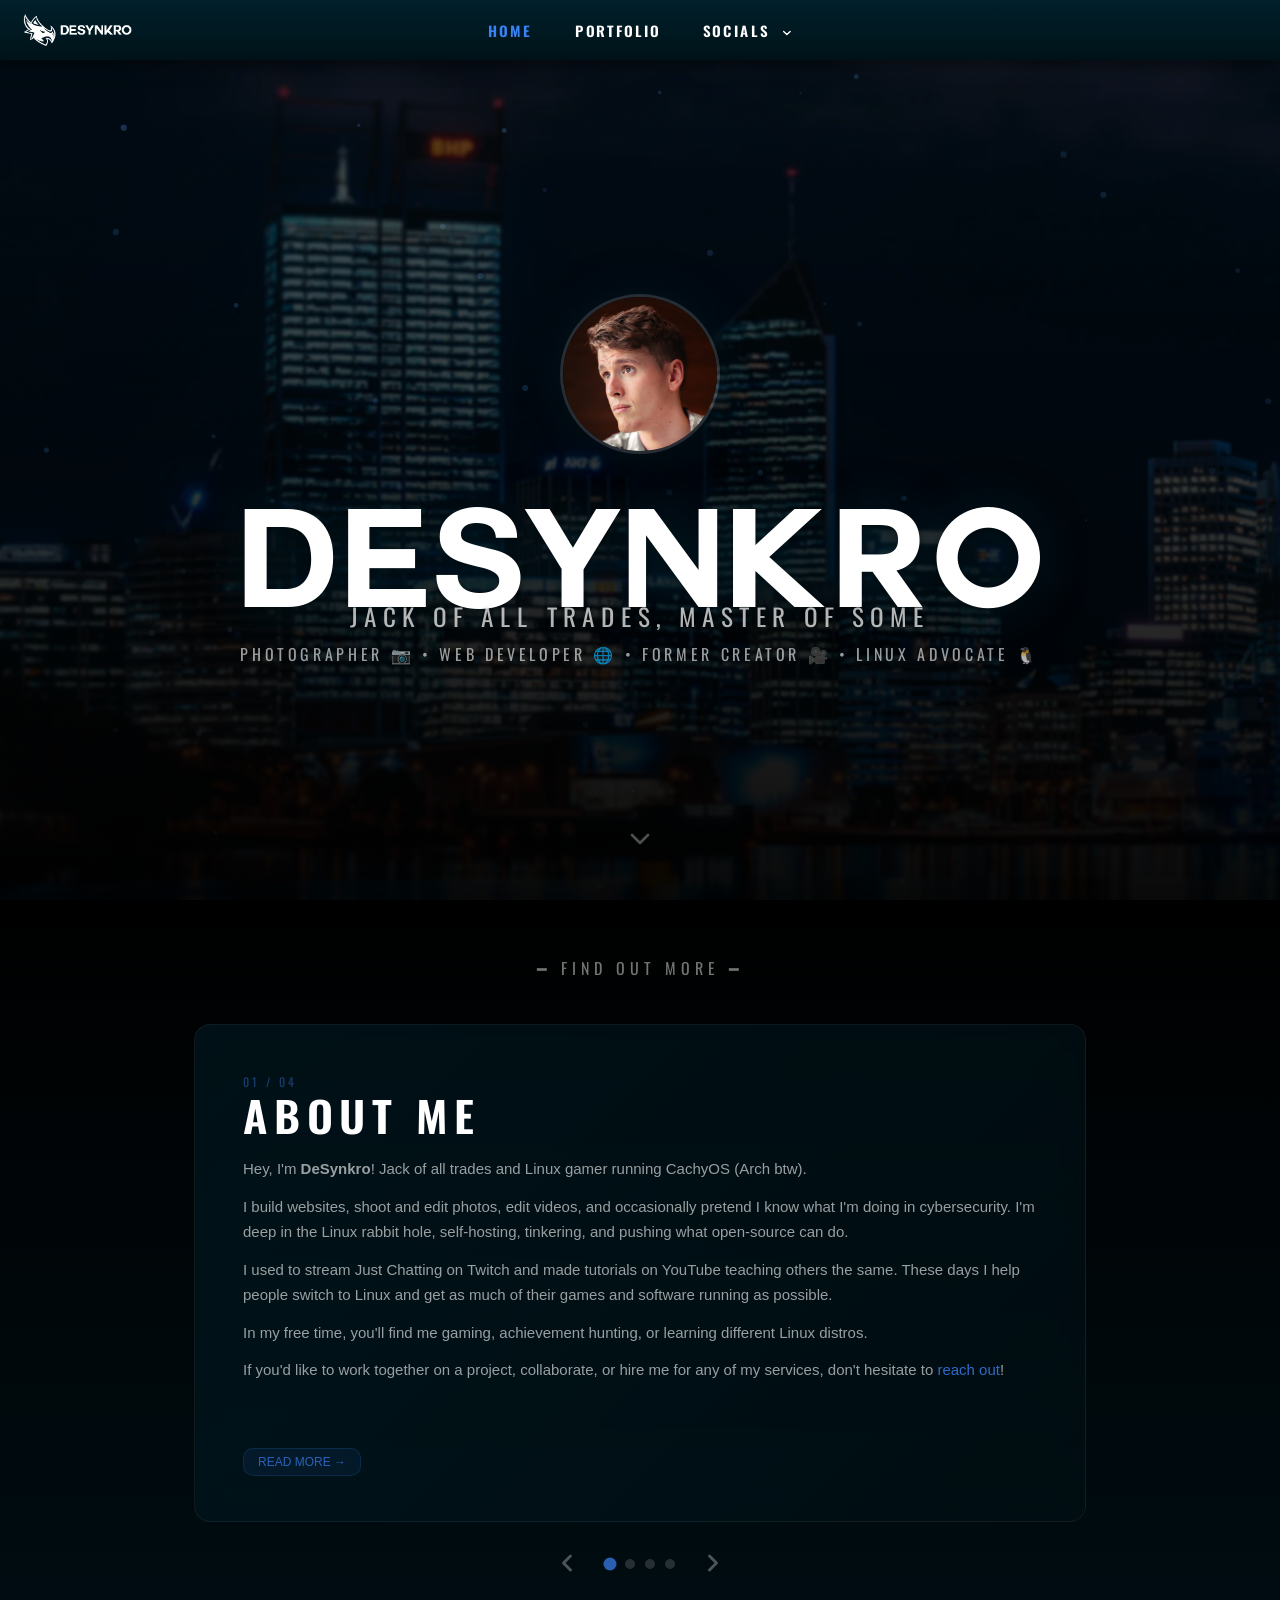
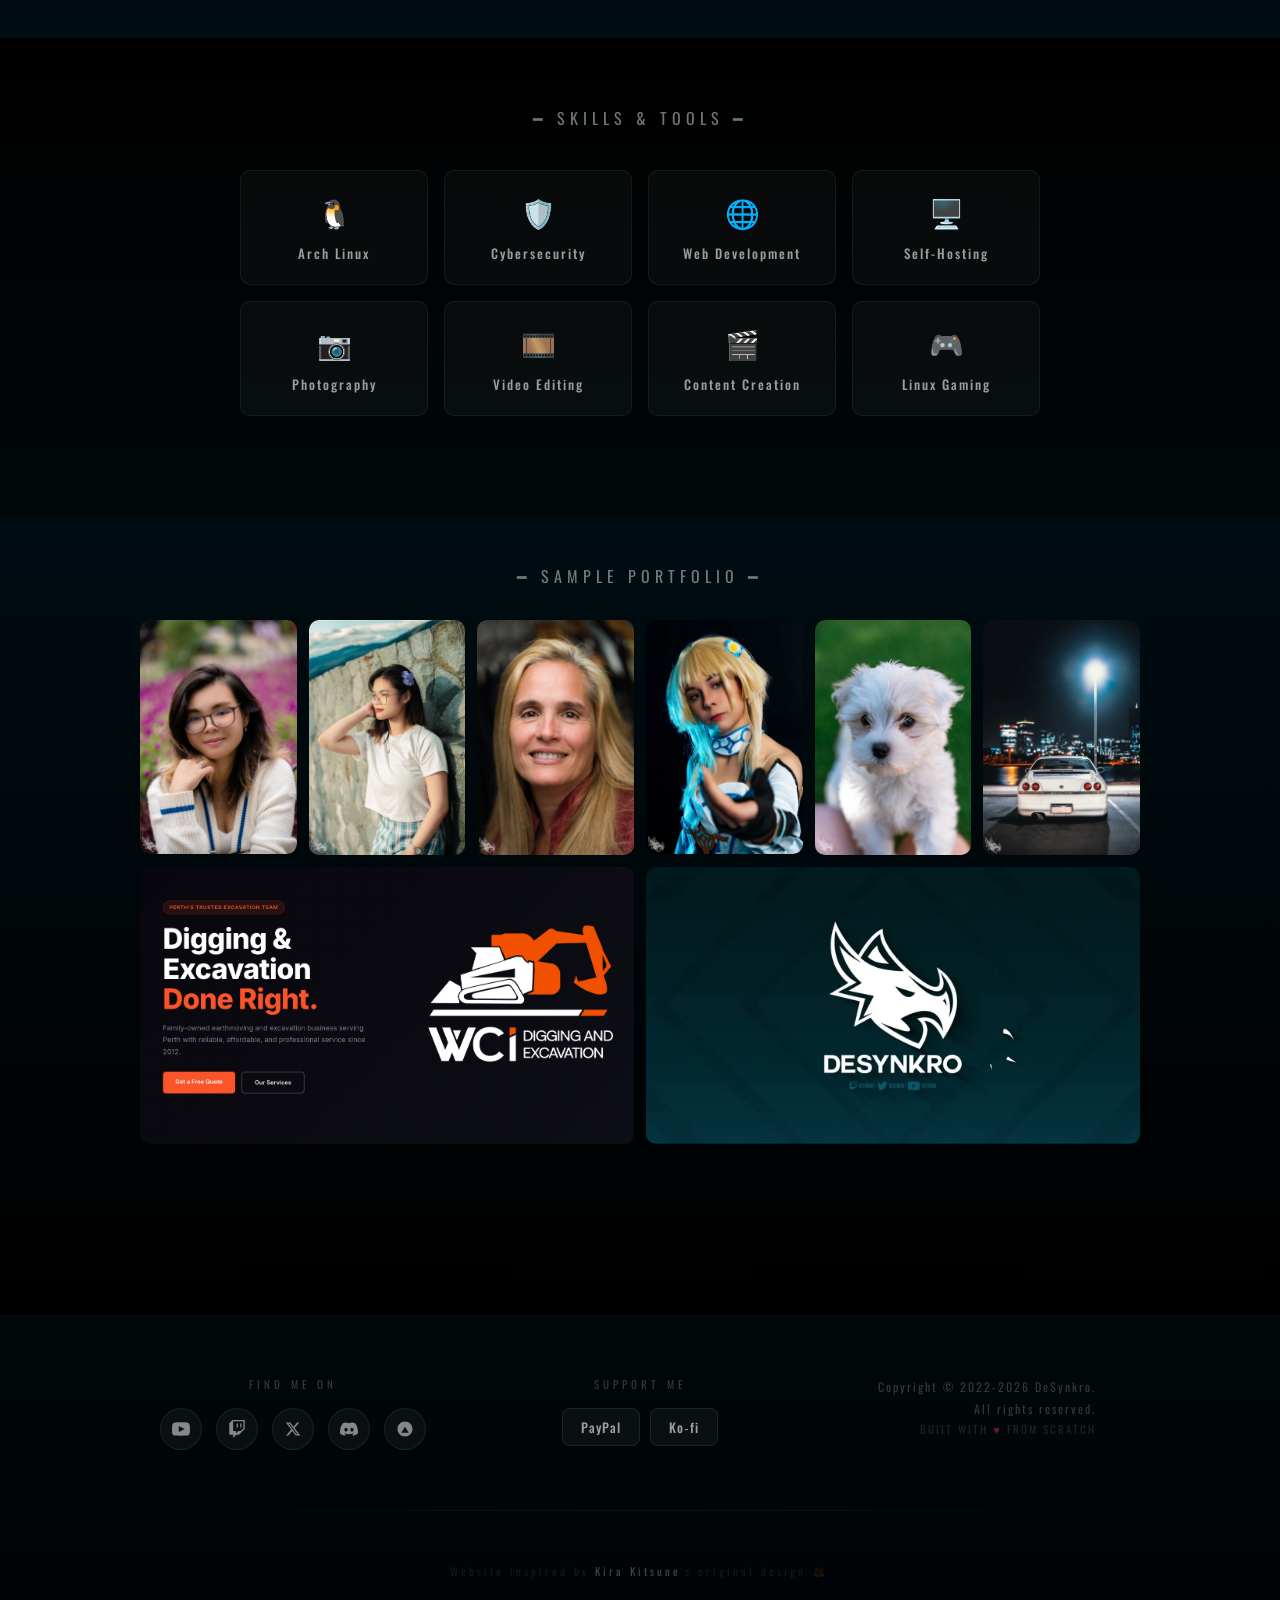
==== index.html @ 20bb134e "Updated Get To Know me Description" ====
<!DOCTYPE html>
<html lang="en">
<head>
  <meta charset="UTF-8">
  <meta name="viewport" content="width=device-width, initial-scale=1.0">
  <base href="/">
  <title>DeSynkro</title>
  <meta name="description" content="DeSynkro - Jack of all trades! Photographer, web developer, video editor, linux advocate and former content creator.">
  <meta property="og:title" content="DeSynkro - Photographer, Web Developer and Linux Advocate">
  <meta property="og:description" content="Jack of all trades, master of some. Linux gaming, photography, web development, and more.">
  <meta property="og:type" content="website">
  <meta property="og:url" content="https://desynkro.com">
  <meta property="og:image" content="https://desynkro.com/images/og-image.jpg">
  <meta name="twitter:card" content="summary_large_image">
  <meta name="twitter:title" content="DeSynkro - Photographer, Web Developer and Linux Advocate">
  <meta name="twitter:description" content="Jack of all trades, master of some. Linux gaming, photography, web development, and more.">
  <link rel="canonical" href="https://desynkro.com">
  <link rel="icon" type="image/x-icon" href="/favicon.ico">
  <link rel="icon" type="image/png" sizes="32x32" href="/images/logos/favicon-32.png">
  <link rel="icon" type="image/png" sizes="16x16" href="/images/logos/favicon-16.png">

  <script type="application/ld+json">
  {
    "@context": "https://schema.org",
    "@type": "Person",
    "name": "Iago Rosa",
    "alternateName": "DeSynkro",
    "url": "https://desynkro.com",
    "image": "https://desynkro.com/images/hero/pfp.webp",
    "jobTitle": ["Web Developer", "Photographer", "Video Editor", "Content Creator"],
    "description": "Photographer, web developer, and Linux advocate based in Australia.",
    "sameAs": [
      "https://codeberg.org/DeSynkro",
      "https://steamcommunity.com/id/desynkro",
      "https://www.youtube.com/@DeSynkro",
      "https://github.com/DeSynkro"
    ]
  }
  </script>

  <script type="application/ld+json">
  {
    "@context": "https://schema.org",
    "@type": "WebSite",
    "name": "DeSynkro",
    "url": "https://desynkro.com"
  }
  </script>

  <link rel="stylesheet" href="/css/styles.css?v=20260624">
</head>
<body>

  <!-- ═══════════════ HEADER / NAV ═══════════════ -->
  <header>
    <a href="/"><img src="/images/logos/header_logo.png" alt="desynkro" class="header-logo"></a>
    <nav class="nav">
      <a href="/" class="nav-active">HOME</a>
      <a href="/portfolio">PORTFOLIO</a>
      <div class="dropdown">
        <a href="javascript:void(0)">SOCIALS <svg class="nav-chevron" viewBox="0 0 24 24" width="12" height="12" fill="none" stroke="currentColor" stroke-width="2.5" stroke-linecap="round" stroke-linejoin="round"><polyline points="6 9 12 15 18 9"/></svg></a>
        <div class="dropdown-menu">
          <a href="https://www.youtube.com/DeSynkro" target="_blank" rel="noopener noreferrer">YOUTUBE</a>
          <a href="https://www.twitch.tv/DeSynkro" target="_blank" rel="noopener noreferrer">TWITCH</a>
          <a href="https://x.com/DeSynkro" target="_blank" rel="noopener noreferrer">TWITTER</a>
          <a href="https://discord.com/invite/qptZkCj" target="_blank" rel="noopener noreferrer">DISCORD</a>
          <a href="https://codeberg.org/desynkro" target="_blank" rel="noopener noreferrer">CODEBERG</a>
      </div>
    </div>
  </nav>
  <button class="hamburger" id="hamburger" aria-label="Menu" aria-controls="mobileNav" aria-expanded="false">
    <span></span>
    <span></span>
    <span></span>
  </button>
</header>

<div class="mobile-nav" id="mobileNav">
  <a href="/" class="mobile-link mobile-active">HOME</a>
  <a href="/portfolio" class="mobile-link">PORTFOLIO</a>
  <div class="mobile-socials">
    <span class="mobile-socials-label">SOCIALS</span>
    <div class="mobile-social-icons">
      <a href="https://www.youtube.com/DeSynkro" target="_blank" rel="noopener noreferrer" class="msi yt">
        <svg viewBox="0 0 24 24" width="20" height="20" fill="currentColor"><path d="M23.498 6.186a3.016 3.016 0 0 0-2.122-2.136C19.505 3.545 12 3.545 12 3.545s-7.505 0-9.377.505A3.017 3.017 0 0 0 .502 6.186C0 8.07 0 12 0 12s0 3.93.502 5.814a3.016 3.016 0 0 0 2.122 2.136c1.871.505 9.376.505 9.376.505s7.505 0 9.377-.505a3.015 3.015 0 0 0 2.122-2.136C24 15.93 24 12 24 12s0-3.93-.502-5.814zM9.545 15.568V8.432L15.818 12l-6.273 3.568z"/></svg>
      </a>
      <a href="https://www.twitch.tv/DeSynkro" target="_blank" rel="noopener noreferrer" class="msi tw">
        <svg viewBox="0 0 24 24" width="20" height="20" fill="currentColor"><path d="M2.089 0L.525 4.175v16.694h5.736V24h3.132l3.127-3.132h4.695l6.26-6.258V0H2.089zm18.763 13.553l-3.652 3.651H12l-3.127 3.132v-3.132H4.473V2.089h16.379v11.464zM14.39 6.188v5.736H12V6.188h2.39zm-5.212 0v5.736H6.789V6.188h2.389z"/></svg>
      </a>
      <a href="https://x.com/DeSynkro" target="_blank" rel="noopener noreferrer" class="msi xx">
        <svg viewBox="0 0 24 24" width="18" height="18" fill="currentColor"><path d="M18.244 2.25h3.308l-7.227 8.26 8.502 11.24H16.17l-5.214-6.817L4.99 21.75H1.68l7.73-8.835L1.254 2.25H8.08l4.713 6.231zm-1.161 17.52h1.833L7.084 4.126H5.117z"/></svg>
      </a>
      <a href="https://discord.com/invite/qptZkCj" target="_blank" rel="noopener noreferrer" class="msi dc">
        <svg viewBox="0 0 24 24" width="20" height="20" fill="currentColor"><path d="M20.317 4.3698a19.7913 19.7913 0 0 0-4.8851-1.5152.0741.0741 0 0 0-.0785.0371c-.211.3753-.4447.8648-.6083 1.2495-1.8447-.2762-3.68-.2762-5.4868 0-.1636-.3933-.4058-.8742-.6177-1.2495a.077.077 0 0 0-.0785-.037 19.7363 19.7363 0 0 0-4.8852 1.515.0699.0699 0 0 0-.0321.0277C.5334 9.0458-.319 13.5799.0992 18.0578a.0824.0824 0 0 0 .0312.0561c2.0528 1.5076 4.0413 2.4228 5.9929 3.0294a.0777.0777 0 0 0 .0842-.0276c.4616-.6304.8731-1.2952 1.226-1.9942a.076.076 0 0 0-.0416-.1057c-.6528-.2476-1.2743-.5495-1.8722-.8923a.077.077 0 0 1-.0076-.1277c.1258-.0943.2517-.1923.3718-.2914a.0743.0743 0 0 1 .0776-.0105c3.9278 1.7933 8.18 1.7933 12.0614 0a.0739.0739 0 0 1 .0785.0095c.1202.099.246.1981.3728.2924a.077.077 0 0 1-.0066.1276 12.2986 12.2986 0 0 1-1.873.8914.0766.0766 0 0 0-.0407.1067c.3604.698.7719 1.3628 1.225 1.9932a.076.076 0 0 0 .0842.0286c1.961-.6067 3.9495-1.5219 6.0023-3.0294a.077.077 0 0 0 .0313-.0552c.5004-5.177-.8382-9.6739-3.5485-13.6604a.061.061 0 0 0-.0312-.0286zM8.02 15.3312c-1.1825 0-2.1569-1.0857-2.1569-2.419 0-1.3332.9555-2.4189 2.157-2.4189 1.2108 0 2.1757 1.0952 2.1568 2.419 0 1.3332-.9555 2.4189-2.1569 2.4189zm7.9748 0c-1.1825 0-2.1569-1.0857-2.1569-2.419 0-1.3332.9554-2.4189 2.1569-2.4189 1.2108 0 2.1757 1.0952 2.1568 2.419 0 1.3332-.946 2.4189-2.1568 2.4189z"/></svg>
      </a>
      <a href="https://codeberg.org/desynkro" target="_blank" rel="noopener noreferrer" class="msi cb">
        <svg viewBox="0 0 24 24" width="20" height="20" fill="currentColor"><path fill-rule="evenodd" d="M12 2C6.48 2 2 6.48 2 12s4.48 10 10 10 10-4.48 10-10S17.52 2 12 2zM7 17l5-8 5 8z"/></svg>
      </a>
    </div>
  </div>
</div>

  <!-- ═══════════════ HERO SECTION ═══════════════ -->
  <main>
  <section class="hero">
    <canvas class="hero-canvas" id="heroCanvas"></canvas>
    <div class="hero-bg"></div>
    <div class="hero-overlay"></div>
    <div class="hero-content">
      <picture>
        <source srcset="/images/hero/pfp.webp" type="image/webp">
        <img src="/images/hero/pfp.jpg" alt="DeSynkro profile picture" class="hero-pfp">
      </picture>
      <h1 class="hero-title">DESYNKRO</h1>
      <div class="hero-sub">JACK OF ALL TRADES, MASTER OF SOME</div>
      <div class="hero-tagline">
        <span class="tag-segment">PHOTOGRAPHER <span class="emoji">📷</span></span>
        <span class="tag-sep"> • </span>
        <span class="tag-segment">WEB DEVELOPER <span class="emoji">🌐</span></span>
        <span class="tag-sep"> • </span>
        <span class="tag-segment">FORMER CREATOR <span class="emoji">🎥</span></span>
        <span class="tag-sep"> • </span>
        <span class="tag-segment">LINUX ADVOCATE <span class="emoji">🐧</span></span>
      </div>
      </div>
    <div class="hero-chevron" id="heroChevron">
      <svg viewBox="0 0 24 24" width="32" height="32" fill="none" stroke="currentColor" stroke-width="2" stroke-linecap="round" stroke-linejoin="round"><polyline points="6 9 12 15 18 9"/></svg>
    </div>
  </section>

  <!-- ═══════════════ FIND OUT MORE CAROUSEL ═══════════════ -->
  <section class="carousel-section">
    <div class="section-label">━ FIND OUT MORE ━</div>
    <div class="carousel-wrapper" id="carousel">
      <div class="carousel-card">
        <div class="card-number">01 / 04</div>
        <div class="card-title">
          <div class="about-title-wrap">
            <span class="about-title-swap" id="titlePrimary">ABOUT ME</span>
            <span class="about-title-swap about-title-alt" id="titleSecondary">GET TO KNOW ME</span>
          </div>
        </div>
        <div class="card-body">
          <div class="about-text-wrap">
            <div class="about-text-inner" id="aboutPrimary">
              <p>Hey, I'm <strong>DeSynkro</strong>! Jack of all trades and Linux gamer running CachyOS (Arch btw).</p>
              <p>I build websites, shoot and edit photos, edit videos, and occasionally pretend I know what I'm doing in cybersecurity. I'm deep in the Linux rabbit hole, self-hosting, tinkering, and pushing what open-source can do.</p>
              <p>I used to stream Just Chatting on Twitch and made tutorials on YouTube teaching others the same. These days I help people switch to Linux and get as much of their games and software running as possible.</p>
              <p>In my free time, you'll find me gaming, achievement hunting, or learning different Linux distros.</p>
              <p>If you'd like to work together on a project, collaborate, or hire me for any of my services, don't hesitate to <a href="#" class="about-reach-out">reach out</a>!</p>
            </div>
            <div class="about-text-inner about-text-alt" id="aboutSecondary">
              <p>Hey there, I'm Iago Rosa!</p>
              <p>I was born and raised in Brazil and moved to Perth, Australia with my family in 2006 and have proudly called this country my home ever since.</p>
              <p>I've always been a massive tech and gaming nerd. My all-time favourite game is <em>The Elder Scrolls V: Skyrim</em> (AKA "Mod it until it crashes"). I love modding games and achievement hunting. I used to play a lot of First Person Shooters and Counter Strike competitively, but these days I'm more into fun single-player and co-op games I can enjoy with friends. Feel free to add me on <a href="https://steamcommunity.com/id/desynkro" target="_blank" rel="noopener noreferrer">STEAM</a> if you want to game together!</p>
              <p>In 2020 I gave streaming and content creation a try and managed to turn it into a career. After a year of consistent grinding I became a Twitch Partner. During that time I met the love of my life, and after Covid I flew out to the Philippines to be with her. We're happily married now.</p>
              <p>I'm also really into photography, especially portraits, I love taking photos of people, and automotive shots. My favorite cars are the Nissan Skyline R34 and the Mazda RX-7.</p>
              <p>At home I've got my little puppy Luna (Maltese Shih Tzu) No matter how old she gets, she'll always be a puppy to me, you'll definitely spot her in the portfolio!</p>
              <p>I'm a strong privacy advocate, I believe mandatory ID verification online creates more problems than it solves, especially with how common data breaches and leaks are. That passion led me down the rabbit hole of cybersecurity, self-hosting, open source software, and Linux.</p>
              <p>In late 2023, Microslop's awful business practices finally pushed me over the edge. I started with Linux Mint, fell in love with the whole ecosystem, and by 2025 I had fully migrated to CachyOS (arch btw). All my systems are now running Linux.</p>
              <p>These days I work as a tradie. With the rise of AI making me fear about the long-term future of my tech and photography work, I wanted something more "AI-resistant", plus the constant movement keeps me fit, which I love. I'm big into gym sessions and nutrition too.</p>
              <p>I'm just a chill guy who enjoys life, good games, and learning new things. Thanks for stopping by, I hope you enjoy your stay!</p>
            </div>
          </div>
          <button class="about-toggle" id="aboutToggle">READ MORE →</button>
        </div>
      </div>
      <div class="carousel-card">
        <div class="card-number">02 / 04</div>
        <div class="card-title">SERVICES</div>
        <div class="card-body">
          <p><strong>📸 Photography & Videography</strong> — from portraits and pets to automotive and events, capturing and editing content using professional-grade tools for polished, high-quality results.</p>
          <p><strong>🎞️ Video Editing</strong> — post-production across DaVinci Resolve, Adobe Premiere, After Effects, and KDENLive. Experienced in colour grading, transitions, and crafting a polished final cut.</p>
          <p><strong>🌐 Web Development & Design</strong> — building clean, responsive websites for businesses and portfolios. Custom-coded with a focus on performance, simplicity, and modern design.</p>
          <p><strong>🎥 Content Creation</strong> — formerly streaming Just Chatting with live on-stream effects, often compared to a produced YouTube video. Later expanded into tutorials, product reviews, and gym content.</p>
          <p><strong>🐧 Linux Tutoring</strong> — helping people switch to Linux and get the most out of it. From setting up dual boots to full migrations, providing ongoing support for compatibility and parity with existing workflows.</p>
        </div>
      </div>
      <div class="carousel-card">
        <div class="card-number">03 / 04</div>
        <div class="card-title">CONTACT</div>
        <div class="card-body">
          <p>Thanks for reaching out! Get in touch below and I'll get back to you as soon as possible.</p>

          <p class="contact-row"><strong>Email:</strong><br>
            ✉️ <a href="mailto:business@desynkro.com">business@desynkro.com</a> — <span class="contact-note">Please allow up to 48 hours for a response.</span>
          </p>

          <p class="contact-row"><strong>Socials:</strong><br>
            💬 <a href="https://discord.com/invite/qptZkCj" target="_blank" rel="noopener noreferrer">Discord</a> — join the community<br>
            ▶ <a href="https://www.youtube.com/DeSynkro" target="_blank" rel="noopener noreferrer">YouTube</a> — tutorials, vlogs, and tech content<br>
            📺 <a href="https://www.twitch.tv/DeSynkro" target="_blank" rel="noopener noreferrer">Twitch</a> — formerly streaming Just Chatting (retired)<br>
            🐦 <a href="https://x.com/Desynkro" target="_blank" rel="noopener noreferrer">Twitter / X</a> — profile still up but I don't post anymore
          </p>
          <p class="contact-row"><strong>Support me:</strong><br>
            ☕ <a href="https://ko-fi.com/desynkro" target="_blank" rel="noopener noreferrer">Ko-fi</a> — support the work<br>
            💳           <a href="https://paypal.me/iagorosa97" target="_blank" rel="noopener noreferrer">PayPal</a> — direct support
          </p>
        </div>
      </div>
      <div class="carousel-card">
        <div class="card-number">04 / 04</div>
        <div class="card-title">REVIEWS</div>
        <div class="card-body card-body--compact">
          <div class="review">
            <div class="review-stars">★★★★★</div>
            <p class="review-text">"Excellent work, Always willing to go out of the way to improve his skills and always puts in the time and effort to get things done right."</p>
            <div class="review-author">— Joshua Walter</div>
            <div class="review-source">Google Local Guide</div>
          </div>
          <div class="review">
            <div class="review-stars">★★★★★</div>
            <p class="review-text">"Absolute top bloke and so easy to get along with and communicate with to get the perfect shot!! Such high-quality work and such friendly service, absolutely reccomend him to anyone who needs to get some photos done!"</p>
            <div class="review-author">— Harry Matthews</div>
          </div>
          <div class="review">
            <div class="review-stars">★★★★★</div>
            <p class="review-text">"This guy can read your thoughts when you are trying to tell him your production ideas."</p>
            <div class="review-author">— Walter Lucio Rosa</div>
            <div class="review-source">Google Local Guide</div>
          </div>
        </div>
      </div>
    </div>
    <div class="carousel-nav">
      <button class="carousel-arrow" id="prevBtn"><svg viewBox="0 0 24 24" fill="none" stroke="currentColor" stroke-width="2.5" stroke-linecap="round" stroke-linejoin="round"><polyline points="15 18 9 12 15 6"/></svg></button>
      <div class="carousel-dots" id="dots">
        <button class="active" aria-label="Slide 1"></button>
        <button aria-label="Slide 2"></button>
        <button aria-label="Slide 3"></button>
        <button aria-label="Slide 4"></button>
      </div>
      <button class="carousel-arrow" id="nextBtn"><svg viewBox="0 0 24 24" fill="none" stroke="currentColor" stroke-width="2.5" stroke-linecap="round" stroke-linejoin="round"><polyline points="9 6 15 12 9 18"/></svg></button>
    </div>
  </section>

  <!-- ═══════════════ SKILLS & TOOLS ═══════════════ -->
  <section class="skills-section">
    <div class="section-label fade-in">━ SKILLS & TOOLS ━</div>
    <div class="skills-grid">
      <div class="skill-item fade-in" data-skill="Arch Linux"><span class="skill-icon">🐧</span><span class="skill-name">Arch Linux</span></div>
      <div class="skill-item fade-in" data-skill="Cybersecurity"><span class="skill-icon">🛡️</span><span class="skill-name">Cybersecurity</span></div>
      <div class="skill-item fade-in" data-skill="Web Development"><span class="skill-icon">🌐</span><span class="skill-name">Web Development</span></div>
      <div class="skill-item fade-in" data-skill="Self-Hosting"><span class="skill-icon">🖥️</span><span class="skill-name">Self-Hosting</span></div>
      <div class="skill-item fade-in" data-skill="Photography"><span class="skill-icon">📷</span><span class="skill-name">Photography</span></div>
      <div class="skill-item fade-in" data-skill="Video Editing"><span class="skill-icon">🎞️</span><span class="skill-name">Video Editing</span></div>
      <div class="skill-item fade-in" data-skill="Content Creation"><span class="skill-icon">🎬</span><span class="skill-name">Content Creation</span></div>
      <div class="skill-item fade-in" data-skill="Linux Gaming"><span class="skill-icon">🎮</span><span class="skill-name">Linux Gaming</span></div>
    </div>
  </section>

  <!-- ═══════════════ PORTFOLIO GALLERY ═══════════════ -->
  <section class="portfolio-section">
    <div class="section-label fade-in">━ SAMPLE PORTFOLIO ━</div>
    <div class="portfolio-wrapper" id="portfolioCarousel">
      <div class="portfolio-item fade-in" data-src="/images/frontpage/frontpage_01.webp">
        <picture>
          <source srcset="/images/frontpage/frontpage_01.webp" type="image/webp">
          <img src="/images/frontpage/frontpage_01.jpg" alt="Photography 01" loading="lazy">
        </picture>
        <div class="overlay"><span>01</span></div>
      </div>
      <div class="portfolio-item fade-in" data-src="/images/frontpage/frontpage_02.webp">
        <picture>
          <source srcset="/images/frontpage/frontpage_02.webp" type="image/webp">
          <img src="/images/frontpage/frontpage_02.jpg" alt="Photography 02" loading="lazy">
        </picture>
        <div class="overlay"><span>02</span></div>
      </div>
      <div class="portfolio-item fade-in" data-src="/images/frontpage/frontpage_03.webp">
        <picture>
          <source srcset="/images/frontpage/frontpage_03.webp" type="image/webp">
          <img src="/images/frontpage/frontpage_03.jpg" alt="Photography 03" loading="lazy">
        </picture>
        <div class="overlay"><span>03</span></div>
      </div>
      <div class="portfolio-item fade-in" data-src="/images/frontpage/frontpage_04.webp">
        <picture>
          <source srcset="/images/frontpage/frontpage_04.webp" type="image/webp">
          <img src="/images/frontpage/frontpage_04.jpg" alt="Photography 04" loading="lazy">
        </picture>
        <div class="overlay"><span>04</span></div>
      </div>
      <div class="portfolio-item fade-in" data-src="/images/frontpage/frontpage_05.webp">
        <picture>
          <source srcset="/images/frontpage/frontpage_05.webp" type="image/webp">
          <img src="/images/frontpage/frontpage_05.jpg" alt="Photography 05" loading="lazy">
        </picture>
        <div class="overlay"><span>05</span></div>
      </div>
      <div class="portfolio-item fade-in" data-src="/images/frontpage/frontpage_06.webp">
        <picture>
          <source srcset="/images/frontpage/frontpage_06.webp" type="image/webp">
          <img src="/images/frontpage/frontpage_06.jpg" alt="Photography 06" loading="lazy">
        </picture>
        <div class="overlay"><span>06</span></div>
      </div>
      <div class="portfolio-item fade-in portfolio-item--wide" data-type="website" data-src="/portfolio/websites/wci-dig.mp4" data-thumb="/portfolio/websites/designs/wci-dig-thumb.png" data-link="https://wci-dig.com">
        <img src="/portfolio/websites/designs/wci-dig-thumb.png" alt="WCI-DIG Website" loading="lazy">
        <div class="overlay"><span>WEBSITE</span></div>
      </div>
      <div class="portfolio-item fade-in portfolio-item--wide" data-type="animation" data-src="/portfolio/animations/001.mp4" data-thumb="/portfolio/animations/posters/001.jpg">
        <img src="/portfolio/animations/posters/001.jpg" alt="Animation 01" loading="lazy">
        <div class="overlay"><span>ANIMATION</span></div>
      </div>
    </div>
    <div class="carousel-nav">
      <button class="carousel-arrow" id="portPrevBtn"><svg viewBox="0 0 24 24" fill="none" stroke="currentColor" stroke-width="2.5" stroke-linecap="round" stroke-linejoin="round"><polyline points="15 18 9 12 15 6"/></svg></button>
      <div class="carousel-dots" id="portDots">
        <button class="active"></button>
        <button></button>
      </div>
      <button class="carousel-arrow" id="portNextBtn"><svg viewBox="0 0 24 24" fill="none" stroke="currentColor" stroke-width="2.5" stroke-linecap="round" stroke-linejoin="round"><polyline points="9 6 15 12 9 18"/></svg></button>
    </div>
    <div class="portfolio-note fade-in">I ALSO BUILT THIS WEBSITE</div>
    <div class="portfolio-cta fade-in">
      <a href="/portfolio" class="cta-btn">
        <span>SEE MORE OF MY WORK</span>
        <svg viewBox="0 0 24 24" width="18" height="18" fill="none" stroke="currentColor" stroke-width="2.5" stroke-linecap="round" stroke-linejoin="round"><line x1="5" y1="12" x2="19" y2="12"/><polyline points="12 5 19 12 12 19"/></svg>
      </a>
    </div>
  </section>

  </main>

  <!-- ═══════════════ FOOTER ═══════════════ -->
  <footer>
    <div class="footer-inner">
      <div class="footer-col">
        <span class="footer-label">FIND ME ON</span>
        <div class="footer-socials-row">
          <a href="https://www.youtube.com/DeSynkro" target="_blank" rel="noopener noreferrer" class="social-icon yt" title="YouTube">
            <svg viewBox="0 0 24 24" width="18" height="18" fill="currentColor"><path d="M19.615 3.184c-3.604-.246-11.631-.245-15.23 0C.488 3.45.029 5.804 0 12c.029 6.185.484 8.549 4.385 8.816 3.6.245 11.626.246 15.23 0C23.512 20.55 23.971 18.196 24 12c-.029-6.185-.484-8.549-4.385-8.816zM9 16V8l8 4-8 4z"/></svg>
          </a>
          <a href="https://www.twitch.tv/DeSynkro" target="_blank" rel="noopener noreferrer" class="social-icon tw" title="Twitch">
            <svg viewBox="0 0 24 24" width="18" height="18" fill="currentColor"><path d="M11.571 4.714h1.715v5.143H11.57zm4.715 0H18v5.143h-1.714zM6 0L1.714 4.286v15.428h5.143V24l4.286-4.286h3.428L22.286 12V0zm14.571 11.143l-3.428 3.428h-3.428l-3 3v-3H6.857V1.714h13.714Z"/></svg>
          </a>
          <a href="https://x.com/DeSynkro" target="_blank" rel="noopener noreferrer" class="social-icon xx" title="Twitter / X">
            <svg viewBox="0 0 24 24" width="16" height="16" fill="currentColor"><path d="M18.244 2.25h3.308l-7.227 8.26 8.502 11.24H16.17l-5.214-6.817L4.99 21.75H1.68l7.73-8.835L1.254 2.25H8.08l4.713 6.231zm-1.161 17.52h1.833L7.084 4.126H5.117z"/></svg>
          </a>
          <a href="https://discord.com/invite/qptZkCj" target="_blank" rel="noopener noreferrer" class="social-icon dc" title="Discord">
            <svg viewBox="0 0 24 24" width="18" height="18" fill="currentColor"><path d="M20.317 4.3698a19.7913 19.7913 0 00-4.8851-1.5152.0741.0741 0 00-.0785.0371c-.211.3753-.4447.8648-.6083 1.2495-1.8447-.2762-3.68-.2762-5.4868 0-.1636-.3933-.4058-.8742-.6177-1.2495a.077.077 0 00-.0785-.037 19.7363 19.7363 0 00-4.8852 1.515.0699.0699 0 00-.0321.0277C.5334 9.0458-.319 13.5799.0992 18.0578a.0824.0824 0 00.0312.0561c2.0528 1.5076 4.0413 2.4228 5.9929 3.0294a.0777.0777 0 00.0842-.0276c.4616-.6304.8731-1.2952 1.226-1.9942a.076.076 0 00-.0416-.1057c-.6528-.2476-1.2743-.5495-1.8722-.8923a.077.077 0 01-.0076-.1277c.1258-.0943.2517-.1923.3718-.2914a.0743.0743 0 01.0776-.0105c3.9278 1.7933 8.18 1.7933 12.0614 0a.0739.0739 0 01.0785.0095c.1202.099.246.1981.3728.2924a.077.077 0 01-.0066.1276 12.2986 12.2986 0 01-1.873.8914.0766.0766 0 00-.0407.1067c.3604.698.7719 1.3628 1.225 1.9932a.076.076 0 00.0842.0286c1.961-.6067 3.9495-1.5219 6.0023-3.0294a.077.077 0 00.0313-.0552c.5004-5.177-.8382-9.6739-3.5485-13.6604a.061.061 0 00-.0312-.0286zM8.02 15.3312c-1.1825 0-2.1569-1.0857-2.1569-2.419 0-1.3332.9555-2.4189 2.157-2.4189 1.2108 0 2.1757 1.0952 2.1568 2.419 0 1.3332-.9555 2.4189-2.1569 2.4189zm7.9748 0c-1.1825 0-2.1569-1.0857-2.1569-2.419 0-1.3332.9554-2.4189 2.1569-2.4189 1.2108 0 2.1757 1.0952 2.1568 2.419 0 1.3332-.946 2.4189-2.1568 2.4189z"/></svg>
          </a>
          <a href="https://codeberg.org/desynkro" target="_blank" rel="noopener noreferrer" class="social-icon cb" title="Codeberg">
            <svg viewBox="0 0 24 24" width="18" height="18" fill="currentColor"><path fill-rule="evenodd" d="M12 2C6.48 2 2 6.48 2 12s4.48 10 10 10 10-4.48 10-10S17.52 2 12 2zM7 17l5-8 5 8z"/></svg>
          </a>
        </div>
      </div>
      <div class="footer-col">
        <span class="footer-label">SUPPORT ME</span>
        <div class="support-btns">
          <a href="https://paypal.me/iagorosa97" target="_blank" rel="noopener noreferrer" class="support-btn" title="PayPal">PayPal</a>
          <a href="https://ko-fi.com/desynkro" target="_blank" rel="noopener noreferrer" class="support-btn" title="Ko-fi">Ko‑fi</a>
        </div>
      </div>
      <div class="footer-col">
        <div class="footer-copy">
          Copyright © 2022-<span id="year"></span> DeSynkro.<br>All rights reserved.<br>
          <span class="footer-made">BUILT WITH <span class="heart">♥</span> FROM SCRATCH</span>
        </div>
      </div>
      <div class="footer-divider"></div>
      <div class="footer-bottom">Website inspired by <br class="footer-break"><a href="https://kirakitsune.dev/" target="_blank" rel="noopener noreferrer" class="footer-link">Kira Kitsune</a>'s original design 🦊</div>
    </div>
  </footer>

  <!-- ═══════════════ LIGHTBOX ═══════════════ -->
  <div class="lightbox" id="lightbox">
    <button class="lightbox-close" aria-label="Close">✕</button>
    <div class="lightbox-counter" id="lbCounter"></div>
    <div class="lightbox-body">
      <button class="lightbox-arrow lightbox-prev" id="lbPrev">‹</button>
      <div class="lightbox-view">
        <img class="lightbox-img" id="lbImg" alt="Expanded view">
        <video class="lb-vid" id="lbVid" controls playsinline style="display:none"></video>
        <a class="lb-site-btn" id="lbSiteBtn" href="javascript:void(0)" target="_blank" rel="noopener noreferrer" style="display:none">VISIT WEBSITE →</a>
      </div>
      <button class="lightbox-arrow lightbox-next" id="lbNext">›</button>
    </div>
  </div>

  <!-- ═══════════════ SKILL OVERLAY ═══════════════ -->
  <div class="skill-overlay" id="skillOverlay">
    <button class="skill-overlay-close" aria-label="Close">✕</button>
    <div class="skill-overlay-card">
      <div class="skill-overlay-icon"></div>
      <div class="skill-overlay-name"></div>
      <div class="skill-overlay-desc"></div>
      <div class="skill-overlay-specs"></div>
      <div class="skill-overlay-tools"></div>
    </div>
  </div>

  <!-- ═══════════════ JAVASCRIPT ═══════════════ -->
  <script src="/js/script.js"></script>
</body>
</html>
---- css/styles.css ----
@font-face {
      font-family: 'Couture';
      font-weight: bold;
      font-style: normal;
      font-display: swap;
      src: url('/fonts/couture/COUTUREBold.woff2') format('woff2'),
           url('/fonts/couture/COUTUREBold.ttf') format('truetype');
    }

    @font-face {
      font-family: 'Oswald';
      font-style: normal;
      font-weight: 400 700;
      font-display: swap;
      src: url('/fonts/oswald/oswald-latin.woff2') format('woff2');
    }

    /* ═══════════════════════════════════════════════
       GLOBAL & BASE STYLES
    ═══════════════════════════════════════════════ */
    html {
      scroll-behavior: smooth;
      scroll-padding-top: 60px;
    }

    * {
      margin: 0;
      padding: 0;
      box-sizing: border-box;
    }

    body {
      font-family: 'Oswald', sans-serif;
      background: #000;
    }

    /* ═══════════════════════════════════════════════
       HEADER / NAVIGATION
    ═══════════════════════════════════════════════ */
    header {
      height: 60px;
      display: flex;
      align-items: center;
      padding: 0 48px 0 20px;
      background: linear-gradient(180deg, #00202B 0%, #001218 100%);
      position: fixed;
      top: 0;
      left: 0;
      right: 0;
      z-index: 10;
      box-shadow: 0 4px 16px rgba(0,0,0,0.5);
    }

    .header-logo {
      height: 36px;
      width: auto;
    }
    header > a:first-child {
      display: flex;
      align-items: center;
    }

    .nav {
      display: flex;
      gap: 48px;
      position: absolute;
      left: 50%;
      top: 0;
      transform: translateX(-50%);
      height: 60px;
      align-items: center;
    }

    .nav a {
      color: #fff;
      text-decoration: none;
      font-size: 14px;
      font-weight: 600;
      letter-spacing: 2px;
      transform: scaleX(1.08);
      transition: color 0.2s ease;
      display: inline-block;
    }

    .nav a:hover {
      color: #3b82f6;
    }

    .nav a:active {
      color: #2563eb;
    }

    .nav a.nav-active {
      color: #3b82f6;
    }
    .nav a.nav-active:hover {
      color: #60a5fa;
    }

    .dropdown {
      position: relative;
      display: flex;
      align-items: center;
      height: 60px;
    }

    .dropdown-menu {
      position: absolute;
      top: 100%;
      left: 50%;
      translate: -50% -12px;
      background: linear-gradient(180deg, #001218 0%, #000b10 100%);
      min-width: 160px;
      padding: 8px 0 12px;
      border-radius: 0 0 12px 12px;
      opacity: 0;
      pointer-events: none;
      transition: opacity 0.25s ease, translate 0.25s ease;
    }

    .dropdown-menu::after {
      content: '';
      position: absolute;
      top: 100%;
      left: 8px;
      right: 8px;
      height: 20px;
      background: rgba(0,0,0,0.45);
      filter: blur(10px);
      border-radius: 0 0 12px 12px;
      z-index: -1;
      pointer-events: none;
    }

    .dropdown:hover .dropdown-menu,
    .dropdown:focus-within .dropdown-menu {
      opacity: 1;
      pointer-events: auto;
      translate: -50% -1px;
    }

    .nav-chevron {
      display: inline-block;
      vertical-align: middle;
      margin-left: 4px;
      transition: transform 0.25s ease;
    }

    .dropdown:hover .nav-chevron,
    .dropdown:focus-within .nav-chevron {
      transform: rotate(180deg);
    }

    .dropdown-menu a {
      display: block;
      padding: 6px 24px;
      font-size: 14px;
      font-weight: 600;
      letter-spacing: 1px;
      transform: scaleX(1.08);
      white-space: nowrap;
      text-align: center;
    }

    /* ═══════════════════════════════════════════════
       HAMBURGER / MOBILE NAV
    ═══════════════════════════════════════════════ */
    .hamburger {
      display: none;
      flex-direction: column;
      justify-content: center;
      gap: 5px;
      background: none;
      border: none;
      cursor: pointer;
      padding: 8px;
      position: absolute;
      right: 16px;
      top: 50%;
      translate: 0 -50%;
      z-index: 20;
    }

    .hamburger span {
      display: block;
      width: 24px;
      height: 2px;
      background: #fff;
      border-radius: 2px;
      transition: all 0.3s ease;
    }

    .hamburger.active span:nth-child(1) {
      rotate: 45deg;
      translate: 0 7px;
    }

    .hamburger.active span:nth-child(2) {
      opacity: 0;
    }

    .hamburger.active span:nth-child(3) {
      rotate: -45deg;
      translate: 0 -7px;
    }

    .mobile-nav {
      display: none;
      position: fixed;
      top: 60px;
      left: 0;
      right: 0;
      background: linear-gradient(180deg, #001218 0%, #000b10 100%);
      z-index: 9;
      padding: 16px 0 24px;
      opacity: 0;
      pointer-events: none;
      transition: opacity 0.3s ease;
      box-shadow: 0 8px 24px rgba(0,0,0,0.5);
    }

    .mobile-nav.open {
      display: block;
      opacity: 1;
      pointer-events: auto;
    }

    .mobile-nav a.mobile-link {
      display: block;
      padding: 14px 24px;
      color: #fff;
      text-decoration: none;
      font-size: 15px;
      font-weight: 600;
      letter-spacing: 2px;
      transform: scaleX(1.08);
      transition: color 0.2s ease, background 0.2s ease;
      text-align: center;
    }

    .mobile-nav a.mobile-link:hover {
      color: #3b82f6;
      background: rgba(255,255,255,0.03);
    }

    .mobile-nav a.mobile-link.mobile-active {
      color: #fff;
      background: rgba(59,130,246,0.08);
    }

    .mobile-socials {
      padding: 8px 24px 4px;
      text-align: center;
    }

    .mobile-socials-label {
      display: block;
      font-size: 11px;
      font-weight: 500;
      letter-spacing: 3px;
      color: rgba(255,255,255,0.3);
      margin-bottom: 12px;
    }

    .mobile-social-icons {
      display: flex;
      gap: 12px;
      justify-content: center;
    }

    .mobile-social-icons a {
      width: 40px;
      height: 40px;
      border-radius: 50%;
      background: rgba(255,255,255,0.04);
      border: 1px solid rgba(255,255,255,0.08);
      display: flex;
      align-items: center;
      justify-content: center;
      color: rgba(255,255,255,0.5);
      text-decoration: none;
      transition: all 0.25s ease;
    }

    .mobile-social-icons a svg {
      display: block;
    }

    .mobile-social-icons a.yt:hover {
      background: rgba(255,0,0,0.15);
      border-color: #FF0000;
      color: #FF0000;
    }

    .mobile-social-icons a.tw:hover {
      background: rgba(145,70,255,0.15);
      border-color: #9146FF;
      color: #9146FF;
    }

    .mobile-social-icons a.xx:hover {
      background: rgba(255,255,255,0.1);
      border-color: #fff;
      color: #fff;
    }

    .mobile-social-icons a.dc:hover {
      background: rgba(88,101,242,0.15);
      border-color: #5865F2;
      color: #5865F2;
    }

    .mobile-social-icons a.cb:hover {
      background: rgba(33,133,208,0.15);
      border-color: #2185D0;
      color: #2185D0;
    }

    /* ═══════════════════════════════════════════════
       HERO SECTION
    ═══════════════════════════════════════════════ */
    .hero {
      position: relative;
      min-height: calc(100vh - 60px);
      display: flex;
      align-items: center;
      justify-content: center;
      overflow: hidden;
      padding: 100px 20px;
      margin-top: 60px;
    }

    .hero-bg {
      position: absolute;
      inset: 0;
      background: url('../images/hero/title_bg.jpg') center center / cover no-repeat;
      background-image: image-set(url('../images/hero/title_bg.webp') type('image/webp'), url('../images/hero/title_bg.jpg') type('image/jpeg'));
      opacity: 0.6;
    }

    .hero-canvas {
      position: absolute;
      inset: 0;
      z-index: 0;
      pointer-events: none;
    }

    .hero-overlay {
      position: absolute;
      inset: 0;
      background: linear-gradient(180deg, rgba(0,0,0,0.1) 0%, rgba(0,0,0,0.5) 50%, rgba(0,0,0,0.92) 100%);
    }

    .hero-content {
      position: relative;
      z-index: 1;
      text-align: center;
      color: #fff;
      display: flex;
      flex-direction: column;
      align-items: center;
    }

    .hero-pfp {
      width: 160px;
      height: 160px;
      border-radius: 50%;
      object-fit: cover;
      border: 3px solid rgba(255,255,255,0.15);
      box-shadow: 0 0 40px rgba(0,32,43,0.6), 0 8px 24px rgba(0,0,0,0.5);
      margin-bottom: 48px;
    }

    .hero-title {
      font-family: 'Couture', 'Oswald', sans-serif;
      font-size: 127px;
      font-weight: 700;
      letter-spacing: 2px;
      transform: scaleX(1.1) scaleY(1.08);
      text-shadow: 0 0 40px rgba(0,32,43,0.8), 0 4px 8px rgba(0,0,0,0.6);
      line-height: 0.8;
      margin-bottom: -10px;
    }

    .hero-sub {
      font-size: 24px;
      font-weight: 400;
      letter-spacing: 6px;
      transform: scaleX(1.05);
      color: rgba(255,255,255,0.7);
      margin-top: 0px;
      text-shadow: 0 2px 4px rgba(0,0,0,0.6);
    }

    .hero-tagline {
      font-size: 16px;
      font-weight: 400;
      letter-spacing: 3.65px;
      color: rgba(255,255,255,0.6);
      margin-top: 8px;
    }

    .hero-tagline .emoji {
      color: rgba(59,130,246,0.7);
    }

    .hero-chevron {
      position: absolute;
      bottom: 40px;
      left: 50%;
      transform: translateX(-50%);
      color: rgba(255,255,255,0.3);
      cursor: pointer;
      animation: chevronBob 2s ease-in-out infinite;
      transition: color 0.3s;
      z-index: 2;
    }

    .hero-chevron:hover {
      color: rgba(59,130,246,0.7);
    }

    @keyframes chevronBob {
      0%, 100% { transform: translateX(-50%) translateY(0); }
      50%      { transform: translateX(-50%) translateY(8px); }
    }

    .specs-box {
      margin-top: 40px;
      background: linear-gradient(135deg, rgba(0,32,43,0.6) 0%, rgba(0,15,20,0.7) 100%);
      backdrop-filter: blur(10px);
      -webkit-backdrop-filter: blur(10px);
      border: 1px solid rgba(255,255,255,0.06);
      border-radius: 12px;
      padding: 20px 32px;
      text-align: left;
      font-size: 13px;
      font-weight: 400;
      letter-spacing: 1px;
      color: rgba(255,255,255,0.6);
      line-height: 1.8;
      min-width: 480px;
    }

    .specs-header {
      text-align: center;
      color: rgba(255,255,255,0.35);
      letter-spacing: 3px;
      margin-bottom: 8px;
      font-size: 11px;
    }

    .specs-box a {
      color: rgba(59,130,246,0.7);
      text-decoration: none;
    }

    /* ═══════════════════════════════════════════════
       FIND OUT MORE — CAROUSEL (ABOUT / SERVICES / CONTACT)
    ═══════════════════════════════════════════════ */
    .carousel-section {
      padding: 80px 20px 60px;
      background: linear-gradient(180deg, #000 0%, #000d12 100%);
    }

    .section-label {
      text-align: center;
      font-size: 16px;
      letter-spacing: 5px;
      color: rgba(255,255,255,0.45);
      margin-bottom: 16px;
    }

    .carousel-section .section-label {
      margin-top: -24px;
      margin-bottom: 24px;
    }

    .skills-section .section-label {
      margin-top: -12px;
    }

    .portfolio-section .section-label {
      margin-top: -12px;
    }

    .carousel-wrapper {
      max-width: 900px;
      margin: 0 auto;
      overflow-x: hidden;
      display: flex;
      gap: 24px;
      padding: 20px 4px 16px;
      scroll-behavior: smooth;
    }

    .carousel-card {
      flex: 0 0 100%;
      background: linear-gradient(135deg, rgba(0,32,43,0.5) 0%, rgba(0,15,20,0.6) 100%);
      backdrop-filter: blur(10px);
      -webkit-backdrop-filter: blur(10px);
      border: 1px solid rgba(255,255,255,0.06);
      border-radius: 16px;
      padding: 48px 48px 36px;
      min-height: 380px;
      display: flex;
      flex-direction: column;
    }

    .carousel-card .card-number {
      font-size: 12px;
      letter-spacing: 3px;
      color: rgba(59,130,246,0.4);
      margin-bottom: 4px;
    }

    .carousel-card .card-title {
      font-size: 42px;
      font-weight: 600;
      letter-spacing: 6px;
      transform: scaleX(1.08);
      transform-origin: left;
      color: #fff;
      margin-bottom: 20px;
      line-height: 1;
    }

    .carousel-card .card-body {
      font-family: 'Segoe UI', Tahoma, Geneva, Verdana, sans-serif;
      font-size: 15px;
      line-height: 1.7;
      color: rgba(255,255,255,0.6);
      flex: 1;
    }

    .carousel-card .card-body p {
      margin-bottom: 12px;
    }

    .carousel-card .card-body a {
      color: rgba(59,130,246,0.8);
      text-decoration: none;
    }
    .carousel-card .card-body a:hover {
      color: #60a5fa;
    }
    .card-body .contact-row {
      margin-top: 12px;
    }
    .contact-note {
      font-size: 12px;
      color: rgba(255,255,255,0.35);
    }

    .about-title-wrap {
      position: relative;
      display: inline-block;
    }
    .about-title-swap {
      display: block;
      transition: opacity 0.4s ease, transform 0.4s ease;
    }
    .about-title-alt {
      position: absolute;
      top: 0;
      left: 0;
      white-space: nowrap;
      opacity: 0;
      transform: translateY(12px);
      pointer-events: none;
    }
    .about-title-alt.is-visible {
      opacity: 1;
      transform: translateY(0);
      pointer-events: auto;
    }
    .about-title-swap.is-hidden {
      opacity: 0;
      transform: translateY(-12px);
      pointer-events: none;
    }

    .about-text-wrap {
      position: relative;
      min-height: 280px;
    }
    .about-text-inner {
      transition: opacity 0.4s ease, transform 0.4s ease;
    }
    .about-text-inner p {
      margin-bottom: 12px;
    }
    .about-text-inner a {
      color: rgba(59,130,246,0.8);
      text-decoration: none;
    }
    .about-text-inner a:hover {
      color: #60a5fa;
    }
    .about-text-alt {
      position: absolute;
      top: 0;
      left: 0;
      opacity: 0;
      transform: translateY(12px);
      pointer-events: none;
      max-height: 280px;
      overflow-y: auto;
      scrollbar-width: thin;
      scrollbar-color: rgba(255,255,255,0.12) transparent;
    }
    .about-text-alt::-webkit-scrollbar {
      width: 4px;
    }
    .about-text-alt::-webkit-scrollbar-track {
      background: transparent;
    }
    .about-text-alt::-webkit-scrollbar-thumb {
      background: rgba(255,255,255,0.12);
      border-radius: 2px;
    }
    .about-text-alt.is-visible {
      opacity: 1;
      transform: translateY(0);
      pointer-events: auto;
    }
    .about-text-inner.is-hidden {
      opacity: 0;
      transform: translateY(-12px);
      pointer-events: none;
    }
    .about-toggle {
      display: inline-block;
      margin-top: 12px;
      padding: 6px 14px;
      background: rgba(59,130,246,0.08);
      border: 1px solid rgba(59,130,246,0.15);
      border-radius: 10px;
      color: rgba(59,130,246,0.7);
      font-family: 'Segoe UI', Tahoma, Geneva, Verdana, sans-serif;
      font-size: 12px;
      cursor: pointer;
      transition: all 0.3s ease;
    }
    .about-toggle:hover {
      background: rgba(59,130,246,0.15);
      border-color: rgba(59,130,246,0.3);
      color: #60a5fa;
      transform: translateY(-2px);
    }

    .card-body--compact {
      display: flex;
      flex-direction: column;
      gap: 20px;
    }

    .review-stars {
      font-size: 13px;
      letter-spacing: 2px;
      color: #f59e0b;
      margin-bottom: 4px;
    }

    .review-text {
      font-family: 'Segoe UI', Tahoma, Geneva, Verdana, sans-serif;
      font-size: 13px;
      line-height: 1.6;
      color: rgba(255,255,255,0.65);
      font-style: italic;
      margin-bottom: 0 !important;
    }

    .review-author {
      font-family: 'Oswald', sans-serif;
      font-size: 14px;
      letter-spacing: 1px;
      color: rgba(255,255,255,0.8);
      margin-top: 2px;
    }

    .review-source {
      font-size: 11px;
      letter-spacing: 2px;
      color: rgba(59,130,246,0.4);
      text-transform: uppercase;
    }

    .carousel-dots {
      display: flex;
      justify-content: center;
      gap: 10px;
      margin-top: 8px;
    }

    .carousel-nav {
      display: flex;
      align-items: center;
      justify-content: center;
      gap: 16px;
      margin-top: 4px;
    }

    .carousel-arrow {
      background: none;
      border: none;
      color: rgba(255,255,255,0.3);
      cursor: pointer;
      padding: 4px 8px;
      transition: color 0.2s ease;
      line-height: 1;
      display: flex;
      align-items: center;
    }

    .carousel-arrow svg {
      width: 28px;
      height: 28px;
      display: block;
    }

    #prevBtn svg,
    #nextBtn svg,
    #portPrevBtn svg,
    #portNextBtn svg {
      transform: translateY(3px);
    }

    .carousel-arrow:hover {
      color: rgba(59,130,246,0.8);
    }

    .carousel-dots button {
      width: 10px;
      height: 10px;
      border-radius: 50%;
      background: rgba(255,255,255,0.15);
      transition: background 0.2s ease, transform 0.2s ease;
      display: block;
      border: none;
      cursor: pointer;
      padding: 0;
    }

    .carousel-dots button:hover {
      background: rgba(59,130,246,0.5);
      transform: scale(1.3);
    }

    .carousel-dots button.active {
      background: rgba(59,130,246,0.7);
      transform: scale(1.3);
    }

    /* ═══════════════════════════════════════════════
       PORTFOLIO — PHOTOGRAPHY GRID / CAROUSEL
    ═══════════════════════════════════════════════ */
    .portfolio-section {
      padding: 60px 20px 40px;
      background: linear-gradient(180deg, #000d12 0%, #000 100%);
      overflow: hidden;
    }

    .portfolio-wrapper {
      display: grid;
      grid-template-columns: repeat(6, 1fr);
      gap: 12px;
      max-width: 1000px;
      margin: 32px auto 0;
      padding: 0;
      scrollbar-width: none;
    }

    .portfolio-wrapper::-webkit-scrollbar {
      display: none;
    }

    .portfolio-wrapper .portfolio-item {
      position: relative;
      border-radius: 10px;
      overflow: hidden;
      cursor: pointer;
      aspect-ratio: 2 / 3;
      transition: all 0.3s ease;
    }

    .portfolio-wrapper .portfolio-item--wide {
      grid-column: span 3;
      aspect-ratio: 16 / 9;
    }

    .portfolio-item:hover {
      transform: translateY(-3px);
      box-shadow: 0 8px 24px rgba(0,0,0,0.3);
    }

    .portfolio-wrapper .portfolio-item.fade-in {
      transition: opacity 0.6s ease, transform 0.6s ease;
    }
    .portfolio-wrapper .portfolio-item.fade-in:nth-child(1) { transition-delay: 0.0s; }
    .portfolio-wrapper .portfolio-item.fade-in:nth-child(2) { transition-delay: 0.1s; }
    .portfolio-wrapper .portfolio-item.fade-in:nth-child(3) { transition-delay: 0.2s; }
    .portfolio-wrapper .portfolio-item.fade-in:nth-child(4) { transition-delay: 0.3s; }
    .portfolio-wrapper .portfolio-item.fade-in:nth-child(5) { transition-delay: 0.4s; }
    .portfolio-wrapper .portfolio-item.fade-in:nth-child(6) { transition-delay: 0.5s; }
    .portfolio-wrapper .portfolio-item.fade-in:nth-child(7) { transition-delay: 0.2s; }
    .portfolio-wrapper .portfolio-item.fade-in:nth-child(8) { transition-delay: 0.3s; }

    .portfolio-section .carousel-nav {
      display: none;
    }

    @media (max-width: 1024px) {
      .portfolio-wrapper {
        display: flex;
        gap: 12px;
        padding: 20px 4px 16px;
        overflow-x: auto;
        scroll-snap-type: x mandatory;
        scroll-behavior: smooth;
      }
      .portfolio-wrapper .portfolio-item {
        flex: 0 0 calc(33.33% - 8px);
        scroll-snap-align: start;
      }
      .portfolio-wrapper .portfolio-item:nth-child(7),
      .portfolio-wrapper .portfolio-item:nth-child(8) {
        flex: 0 0 calc(50% - 6px);
      }
      .portfolio-section .carousel-nav {
        display: flex;
      }
    }

    @media (max-width: 600px) {
      .portfolio-wrapper .portfolio-item {
        flex: 0 0 calc(50% - 6px);
      }
    }

    .portfolio-item img {
      width: 100%;
      height: 100%;
      object-fit: cover;
      transition: transform 0.5s ease;
    }

    .portfolio-item:hover img {
      transform: scale(1.1);
    }

    .portfolio-item .overlay {
      position: absolute;
      inset: 0;
      background: linear-gradient(180deg, transparent 40%, rgba(0,0,0,0.75) 100%);
      opacity: 0;
      transition: opacity 0.3s ease;
      display: flex;
      align-items: flex-end;
      padding: 14px;
    }

    .portfolio-item:hover .overlay {
      opacity: 1;
    }

    .portfolio-item .overlay span {
      color: #fff;
      font-size: 11px;
      letter-spacing: 2px;
      font-weight: 500;
    }

    .portfolio-note {
      text-align: center;
      margin-top: 28px;
      font-size: 13px;
      letter-spacing: 3px;
      color: rgba(255,255,255,0.3);
    }

    .portfolio-note a {
      color: rgba(59,130,246,0.7);
      text-decoration: none;
      transition: color 0.2s ease;
    }

    .portfolio-note a:hover {
      color: rgba(59,130,246,1);
    }

    .portfolio-cta {
      text-align: center;
      margin-top: 32px;
    }

    .cta-btn {
      display: inline-flex;
      align-items: center;
      gap: 10px;
      padding: 14px 32px;
      border-radius: 50px;
      background: linear-gradient(135deg, rgba(59,130,246,0.15), rgba(59,130,246,0.05));
      border: 1px solid rgba(59,130,246,0.25);
      color: rgba(255,255,255,0.85);
      text-decoration: none;
      font-size: 14px;
      font-weight: 600;
      letter-spacing: 2px;
      transform: scaleX(1.06);
      transition: all 0.3s ease;
      position: relative;
      overflow: hidden;
    }

    .cta-btn::before {
      content: '';
      position: absolute;
      inset: 0;
      border-radius: 50px;
      background: linear-gradient(135deg, rgba(59,130,246,0.3), rgba(59,130,246,0.1));
      opacity: 0;
      transition: opacity 0.3s ease;
    }

    .cta-btn:hover::before {
      opacity: 1;
    }

    .cta-btn:hover {
      border-color: rgba(59,130,246,0.5);
      box-shadow: 0 0 30px rgba(59,130,246,0.2), inset 0 0 20px rgba(59,130,246,0.05);
      transform: scaleX(1.06) translateY(-2px);
      color: #fff;
    }

    .cta-btn svg {
      transition: transform 0.3s ease;
      position: relative;
      z-index: 1;
    }

    .cta-btn:hover svg {
      transform: translateX(4px);
    }

    .cta-btn span {
      position: relative;
      z-index: 1;
    }

    @media (max-width: 900px) {
      .portfolio-wrapper .portfolio-item { flex: 0 0 calc(33.33% - 8px); }
    }

    @media (max-width: 600px) {
      .portfolio-wrapper .portfolio-item { flex: 0 0 calc(50% - 6px); }
    }

    /* ═══════════════════════════════════════════════
       LIGHTBOX
    ═══════════════════════════════════════════════ */
    .lightbox {
      position: fixed;
      inset: 0;
      z-index: 100;
      background: rgba(0,0,0,0.92);
      backdrop-filter: blur(20px);
      -webkit-backdrop-filter: blur(20px);
      display: flex;
      flex-direction: column;
      opacity: 0;
      pointer-events: none;
      transition: opacity 0.3s ease;
    }

    .lightbox.open {
      opacity: 1;
      pointer-events: auto;
    }

    .lightbox-close {
      position: fixed;
      top: 24px;
      right: 28px;
      color: rgba(255,255,255,0.5);
      font-size: 28px;
      cursor: pointer;
      transition: color 0.2s ease;
      z-index: 101;
      line-height: 1;
      font-family: 'Segoe UI', sans-serif;
      background: none;
      border: none;
      padding: 0;
    }

    .lightbox-close:hover {
      color: #fff;
    }

    .lightbox-counter {
      position: fixed;
      top: 28px;
      left: 50%;
      transform: translateX(-50%);
      font-size: 14px;
      letter-spacing: 2px;
      color: rgba(255,255,255,0.5);
      z-index: 101;
    }

    .lightbox-body {
      flex: 1;
      display: flex;
      align-items: center;
      justify-content: center;
      padding: 0 60px;
    }

    .lightbox-view {
      display: flex;
      flex-direction: column;
      align-items: center;
      justify-content: center;
      max-width: 100%;
      max-height: 100%;
    }

    .lightbox-img {
      max-width: 90vw;
      max-height: 85vh;
      border-radius: 12px;
      box-shadow: 0 20px 60px rgba(0,0,0,0.7);
      cursor: default;
      object-fit: contain;
      transform: scale(0.92);
      transition: transform 0.35s cubic-bezier(.22,1,.36,1);
    }

    .lightbox.open .lightbox-img {
      transform: scale(1);
    }

    .lb-vid {
      max-width: 90vw;
      max-height: 80vh;
      border-radius: 12px;
      box-shadow: 0 20px 60px rgba(0,0,0,0.7);
    }

    .lb-site-btn {
      display: inline-block;
      margin-top: 16px;
      padding: 10px 24px;
      border-radius: 10px;
      background: rgba(59,130,246,0.1);
      border: 1px solid rgba(59,130,246,0.2);
      color: rgba(255,255,255,0.8);
      font-family: 'Oswald', sans-serif;
      font-size: 13px;
      letter-spacing: 2px;
      text-decoration: none;
      transition: all 0.3s ease;
    }

    .lb-site-btn:hover {
      background: rgba(59,130,246,0.2);
      border-color: rgba(59,130,246,0.4);
      color: #fff;
      transform: translateY(-2px);
    }

    .lightbox-arrow {
      position: fixed;
      top: 50%;
      transform: translateY(-50%);
      width: 48px;
      height: 48px;
      border: none;
      background: rgba(255,255,255,0.06);
      backdrop-filter: blur(8px);
      -webkit-backdrop-filter: blur(8px);
      color: rgba(255,255,255,0.6);
      font-size: 28px;
      cursor: pointer;
      border-radius: 50%;
      display: flex;
      align-items: center;
      justify-content: center;
      transition: all 0.25s ease;
      z-index: 101;
      line-height: 1;
    }

    .lightbox-arrow:hover {
      background: rgba(0,212,255,0.12);
      color: #00d4ff;
    }

    .lightbox-prev { left: 20px; }
    .lightbox-next { right: 20px; }

    /* ═══════════════════════════════════════════════
       SKILLS GRID
    ═══════════════════════════════════════════════ */

    .skills-section {
      padding: 80px 20px 100px;
      background: linear-gradient(180deg, #000 0%, #00080a 100%);
    }

    .skills-grid {
      display: grid;
      grid-template-columns: repeat(4, 1fr);
      gap: 16px;
      max-width: 800px;
      margin: 40px auto 0;
    }

    .skill-item {
      background: rgba(255,255,255,0.03);
      border: 1px solid rgba(255,255,255,0.06);
      border-radius: 10px;
      padding: 20px 16px;
      text-align: center;
      transition: all 0.3s ease;
      user-select: none;
      -webkit-user-select: none;
      cursor: pointer;
    }

    .skill-item:hover {
      background: rgba(255,255,255,0.06);
      border-color: rgba(59,130,246,0.2);
      transform: translateY(-3px);
      box-shadow: 0 8px 24px rgba(0,0,0,0.3);
    }

    .skill-item .skill-icon {
      font-size: 28px;
      display: block;
      margin-bottom: 8px;
    }

    .skill-item .skill-name {
      font-size: 13px;
      font-weight: 500;
      letter-spacing: 2px;
      color: rgba(255,255,255,0.6);
    }

    /* ═══════════════════════════════════════════════
       SKILL OVERLAY — FROSTED GLASS POPUP
    ═══════════════════════════════════════════════ */
    .skill-overlay {
      display: none;
      position: fixed;
      inset: 0;
      z-index: 100;
      background: rgba(0,0,0,0.75);
      backdrop-filter: blur(12px);
      -webkit-backdrop-filter: blur(12px);
      align-items: center;
      justify-content: center;
      cursor: pointer;
    }

    .skill-overlay.open {
      display: flex;
    }

    .skill-overlay-close {
      position: fixed;
      top: 24px;
      right: 28px;
      color: rgba(255,255,255,0.5);
      font-size: 28px;
      cursor: pointer;
      transition: color 0.2s ease;
      z-index: 101;
      line-height: 1;
      font-family: 'Segoe UI', sans-serif;
      background: none;
      border: none;
      padding: 0;
    }

    .skill-overlay-close:hover {
      color: #fff;
    }

    .skill-overlay-card {
      background: rgba(255,255,255,0.04);
      backdrop-filter: blur(16px);
      -webkit-backdrop-filter: blur(16px);
      border: 1px solid rgba(255,255,255,0.08);
      border-radius: 20px;
      padding: 48px 40px 40px;
      max-width: 480px;
      width: 90vw;
      cursor: default;
      text-align: center;
      animation: skillFadeIn 0.3s ease;
    }

    @keyframes skillFadeIn {
      from {
        opacity: 0;
        transform: translateY(20px) scale(0.96);
      }
      to {
        opacity: 1;
        transform: translateY(0) scale(1);
      }
    }

    .skill-overlay-icon {
      font-size: 56px;
      margin-bottom: 12px;
    }

    .skill-overlay-name {
      font-size: 28px;
      font-weight: 600;
      letter-spacing: 2px;
      color: #fff;
      margin-bottom: 16px;
    }

    .skill-overlay-desc {
      font-size: 14px;
      font-weight: 300;
      letter-spacing: 1px;
      color: rgba(255,255,255,0.6);
      line-height: 1.7;
      margin-bottom: 24px;
      white-space: pre-line;
    }

    .skill-overlay-tools {
      display: flex;
      flex-wrap: wrap;
      gap: 8px;
      justify-content: center;
    }

    .skill-overlay-tools span {
      display: inline-block;
      padding: 6px 16px;
      border-radius: 20px;
      background: rgba(59,130,246,0.1);
      border: 1px solid rgba(59,130,246,0.15);
      color: rgba(59,130,246,0.8);
      font-size: 12px;
      font-weight: 500;
      letter-spacing: 1px;
    }

    .skill-overlay-specs {
      margin-top: 16px;
      width: 100%;
    }

    .skill-overlay-specs-wrap {
      display: flex;
      gap: 16px;
      justify-content: center;
      flex-wrap: wrap;
      text-align: center;
      margin-bottom: 16px;
    }

    .skill-overlay-specs .specs-box {
      margin-top: 0;
      min-width: 0;
      width: 100%;
      background: none;
      backdrop-filter: none;
      -webkit-backdrop-filter: none;
      border: none;
      border-radius: 0;
      padding: 0;
      font-size: 14px;
      font-weight: 300;
      letter-spacing: 0.5px;
      line-height: 1.6;
      color: rgba(255,255,255,0.55);
      text-align: center;
    }

    .skill-overlay-specs .specs-header {
      color: rgba(59,130,246,0.6);
      letter-spacing: 3px;
      margin-bottom: 4px;
      font-size: 12px;
    }

    .skill-overlay-specs .specs-box > div:not(.specs-header) {
      font-size: 14px;
      font-weight: 300;
      letter-spacing: 0.5px;
      color: rgba(255,255,255,0.55);
      line-height: 1.6;
      text-align: center;
    }

    .skill-overlay-specs .specs-box a {
      color: rgba(59,130,246,0.7);
      text-decoration: none;
    }

    /* ═══════════════════════════════════════════════
       FOOTER — SOCIALS, SUPPORT, COPYRIGHT
    ═══════════════════════════════════════════════ */
    footer {
      background: linear-gradient(180deg, #00080a 0%, #000306 100%);
      border-top: 1px solid rgba(255,255,255,0.04);
      padding: 60px 20px 32px;
    }

    .footer-inner {
      max-width: 1000px;
      margin: 0 auto;
      display: grid;
      grid-template-columns: 1fr 1fr 1fr;
      gap: 40px;
      align-items: start;
    }

    .footer-col {
      display: flex;
      flex-direction: column;
      align-items: center;
      gap: 16px;
    }

    .footer-col:last-child {
      align-items: flex-end;
    }

    .footer-label {
      font-size: 11px;
      letter-spacing: 4px;
      color: rgba(255,255,255,0.2);
    }

    .footer-socials-row {
      display: flex;
      gap: 14px;
    }

    .social-icon {
      width: 42px;
      height: 42px;
      border-radius: 50%;
      background: rgba(255,255,255,0.04);
      border: 1px solid rgba(255,255,255,0.08);
      display: flex;
      align-items: center;
      justify-content: center;
      color: rgba(255,255,255,0.5);
      text-decoration: none;
      transition: all 0.25s ease;
    }

    .social-icon:hover {
      transform: translateY(-3px);
    }

    .social-icon svg {
      display: block;
    }

    .social-icon.yt:hover {
      background: rgba(255,0,0,0.15);
      border-color: #FF0000;
      color: #FF0000;
      box-shadow: 0 0 20px rgba(255,0,0,0.15);
    }

    .social-icon.tw:hover {
      background: rgba(145,70,255,0.15);
      border-color: #9146FF;
      color: #9146FF;
      box-shadow: 0 0 20px rgba(145,70,255,0.15);
    }

    .social-icon.xx:hover {
      background: rgba(255,255,255,0.1);
      border-color: #fff;
      color: #fff;
      box-shadow: 0 0 20px rgba(255,255,255,0.1);
    }

    .social-icon.dc:hover {
      background: rgba(88,101,242,0.15);
      border-color: #5865F2;
      color: #5865F2;
      box-shadow: 0 0 20px rgba(88,101,242,0.15);
    }

    .social-icon.cb:hover {
      background: rgba(33,133,208,0.15);
      border-color: #2185D0;
      color: #2185D0;
      box-shadow: 0 0 20px rgba(33,133,208,0.15);
    }

    .support-btns {
      display: flex;
      gap: 10px;
    }

    .support-btn {
      display: inline-flex;
      align-items: center;
      gap: 6px;
      padding: 8px 18px;
      border-radius: 8px;
      background: rgba(255,255,255,0.04);
      border: 1px solid rgba(255,255,255,0.08);
      color: rgba(255,255,255,0.6);
      text-decoration: none;
      font-size: 13px;
      font-weight: 500;
      letter-spacing: 1px;
      font-family: 'Oswald', sans-serif;
      transition: all 0.25s ease;
    }

    .support-btn:hover {
      background: rgba(255,255,255,0.08);
      border-color: rgba(255,255,255,0.2);
      color: #fff;
      transform: translateY(-2px);
      box-shadow: 0 4px 16px rgba(0,0,0,0.3);
    }

    .footer-copy {
      text-align: right;
      font-size: 12px;
      letter-spacing: 2px;
      color: rgba(255,255,255,0.2);
      line-height: 1.8;
    }

    .footer-made {
      display: block;
      font-size: 11px;
      color: rgba(255,255,255,0.12);
    }

    .footer-made .heart {
      color: rgba(255,70,70,0.4);
      display: inline-block;
      animation: heartbeat 1.5s ease-in-out infinite;
    }

    @keyframes heartbeat {
      0%, 100% { transform: scale(1); }
      15% { transform: scale(1.3); }
      30% { transform: scale(1); }
      45% { transform: scale(1.15); }
      60% { transform: scale(1); }
    }

    .footer-divider {
      grid-column: 1 / -1;
      height: 1px;
      background: linear-gradient(90deg, transparent, rgba(255,255,255,0.06), transparent);
      margin: 20px 0 0;
    }

    .footer-bottom {
      grid-column: 1 / -1;
      text-align: center;
      font-size: 11px;
      letter-spacing: 3px;
      color: rgba(255,255,255,0.08);
      margin-top: 12px;
    }
    .footer-break { display: none; }
    .footer-bottom a {
      color: rgba(255,255,255,0.25);
      text-decoration: none;
      transition: color 0.3s;
    }

    @media (max-width: 768px) {
      .footer-inner {
        grid-template-columns: 1fr;
        gap: 32px;
      }
      .footer-col, .footer-col:last-child {
        align-items: center;
        text-align: center;
      }
    }

    /* ═══════════════════════════════════════════════
       SCROLL FADE-IN ANIMATIONS
    ═══════════════════════════════════════════════ */
    .fade-in {
      opacity: 0;
      transform: translateY(30px);
      transition: opacity 0.7s ease, transform 0.7s ease;
    }

    .fade-in.visible {
      opacity: 1;
      transform: translateY(0);
    }


    @media (max-width: 640px) {
      .skills-grid { grid-template-columns: repeat(2, 1fr); }
    }

    /* ═══════════════════════════════════════════════
       PORTFOLIO 2.0 — COMPLETE REVAMP
    ═══════════════════════════════════════════════ */

    /* ── HERO ── */
    .pf-hero {
      position: relative;
      min-height: 100vh;
      display: flex;
      align-items: center;
      justify-content: center;
      overflow: hidden;
      background: #000;
      padding-top: 60px;
    }
    .pf-hero-bg {
      position: absolute;
      inset: 0;
      background: linear-gradient(135deg, #001218 0%, #00202B 30%, #0a0020 60%, #001218 100%);
      background-size: 400% 400%;
      animation: pfGradient 12s ease infinite;
    }
    .pf-hero-shine {
      position: absolute;
      inset: 0;
      background: radial-gradient(ellipse at 30% 50%, rgba(0,212,255,0.08) 0%, transparent 60%),
                  radial-gradient(ellipse at 70% 50%, rgba(59,130,246,0.06) 0%, transparent 60%);
      pointer-events: none;
    }
    @keyframes pfGradient {
      0% { background-position: 0% 50%; }
      50% { background-position: 100% 50%; }
      100% { background-position: 0% 50%; }
    }
    .pf-hero-inner {
      position: relative;
      z-index: 1;
      text-align: center;
      padding: 40px 20px;
    }
    .pf-hero-label {
      font-size: 14px;
      letter-spacing: 6px;
      color: rgba(0,212,255,0.7);
      margin-bottom: 26px;
    }
    .pf-hero-title {
      font-family: 'Couture', 'Oswald', sans-serif;
      font-size: 120px;
      font-weight: 700;
      letter-spacing: 6px;
      color: #fff;
      line-height: 1;
      margin-bottom: -8px;
    }
    .pf-hero-sub {
      font-size: 16px;
      letter-spacing: 4px;
      color: rgba(255,255,255,0.5);
      margin-bottom: 40px;
    }
    .pf-hero-pills {
      display: flex;
      gap: 12px;
      justify-content: center;
      flex-wrap: wrap;
    }
    .pf-pill {
      background: rgba(255,255,255,0.05);
      border: 1px solid rgba(255,255,255,0.1);
      color: rgba(255,255,255,0.7);
      padding: 10px 28px;
      border-radius: 999px;
      font-family: 'Oswald', sans-serif;
      font-size: 14px;
      letter-spacing: 2px;
      cursor: pointer;
      transition: all 0.3s;
    }
    .pf-pill:hover {
      background: rgba(0,212,255,0.1);
      border-color: rgba(0,212,255,0.3);
      color: #00d4ff;
      transform: translateY(-2px);
    }

    /* ── MAIN ── */
    .pf-main {
      background: linear-gradient(180deg, #000 0%, #000d12 100%);
      padding: 0 48px 0;
    }

    /* ── CATEGORY HERO ── */
    .pf-cat-hero {
      position: relative;
      min-height: 340px;
      display: flex;
      align-items: center;
      justify-content: center;
      overflow: hidden;
      border-radius: 0 0 24px 24px;
      background: #000;
    }
    .pf-cat-hero-bg {
      position: absolute;
      inset: 0;
      background-size: 400% 400%;
      animation: catGradient 10s ease infinite;
    }
    @keyframes catGradient {
      0% { background-position: 0% 50%; }
      50% { background-position: 100% 50%; }
      100% { background-position: 0% 50%; }
    }
    .pf-cat-hero-shine {
      position: absolute;
      inset: 0;
      pointer-events: none;
    }
    .pf-cat-hero-inner {
      position: relative;
      z-index: 1;
      text-align: center;
      padding: 72px 20px 40px;
      max-width: 800px;
    }
    .pf-cat-hero-title {
      font-family: 'Couture', 'Oswald', sans-serif;
      font-size: 72px;
      font-weight: 700;
      letter-spacing: 3px;
      color: #fff;
      text-shadow: 0 0 40px var(--cat-accent, #00d4ff);
      line-height: 1;
      margin-bottom: -8px;
    }
    .pf-cat-hero-desc {
      font-size: 14px;
      letter-spacing: 3px;
      color: rgba(255,255,255,0.55);
      line-height: 1.6;
      max-width: 600px;
      margin: 0 auto;
    }

    /* ── FEATURE CARDS ── */
    .pf-showcase {
      display: flex;
      flex-direction: column;
      gap: 40px;
      padding: 60px 0;
      max-width: 1200px;
      margin: 0 auto;
    }
    .pf-feature {
      display: flex;
      border-radius: 16px;
      overflow: hidden;
      background: rgba(255,255,255,0.02);
      border: 1px solid rgba(255,255,255,0.05);
      cursor: pointer;
      transition: all 0.5s cubic-bezier(.22,1,.36,1);
      opacity: 0;
      transform: translateY(40px);
      scroll-margin-top: 160px;
    }
    .pf-feature.show {
      opacity: 1;
      transform: translateY(0);
    }
    .pf-feature:hover {
      border-color: rgba(0,212,255,0.2);
      transform: translateY(-4px);
      box-shadow: 0 20px 60px rgba(0,0,0,0.4);
    }
    .pf-feature:nth-child(even) {
      flex-direction: row-reverse;
    }
    .pf-feature-visual {
      flex: 1;
      position: relative;
      min-height: 300px;
      overflow: hidden;
    }
    .pf-feature-bg {
      position: absolute;
      inset: 0;
      background-size: cover;
      background-position: center;
      transition: transform 0.6s;
    }
    .pf-feature:hover .pf-feature-bg {
      transform: scale(1.06);
    }
    .pf-feature-glow {
      position: absolute;
      inset: 0;
      background: linear-gradient(135deg, rgba(0,212,255,0.15), transparent);
      pointer-events: none;
    }
    .pf-feature-info {
      flex: 1;
      display: flex;
      flex-direction: column;
      justify-content: center;
      padding: 48px;
    }
    .pf-feature-title {
      font-size: 36px;
      font-weight: 600;
      color: #fff;
      margin-bottom: 12px;
    }
    .pf-feature-desc {
      font-size: 14px;
      color: rgba(255,255,255,0.55);
      line-height: 1.6;
      max-width: 420px;
      margin-bottom: 12px;
    }
    .pf-feature-count {
      font-size: 12px;
      letter-spacing: 3px;
      color: #00d4ff;
    }

    /* ── PORTFOLIO SECTIONS ── */
    .pf-browse {
      padding-bottom: 0;
    }
    .pf-gallery {
      padding-bottom: 80px;
    }

    /* ── LEVEL BAR ── */
    .pf-level-bar {
      display: flex;
      align-items: center;
      padding: 24px 0 32px;
      max-width: 1200px;
      margin: 0 auto;
      position: relative;
    }
    .pf-level-title-wrap {
      text-align: center;
      padding: 12px 0 24px;
      max-width: 1200px;
      margin: 0 auto;
    }
    .pf-level-title {
      position: absolute;
      left: 50%;
      transform: translateX(-50%);
      font-size: 28px;
      color: #fff;
      letter-spacing: 4px;
      font-weight: 500;
      white-space: nowrap;
    }
    .pf-back {
      background: rgba(255,255,255,0.05);
      border: 1px solid rgba(255,255,255,0.08);
      color: rgba(255,255,255,0.6);
      padding: 8px 20px;
      border-radius: 999px;
      font-family: 'Oswald', sans-serif;
      font-size: 13px;
      letter-spacing: 1px;
      cursor: pointer;
      transition: all 0.3s;
    }
    .pf-back:hover {
      transform: translateY(-3px);
      background: rgba(0,212,255,0.1);
      border-color: rgba(0,212,255,0.3);
      color: #00d4ff;
    }

    /* ── SUBCATEGORY GRID ── */
    .pf-subgrid {
      display: grid;
      grid-template-columns: repeat(4, 1fr);
      gap: 10px;
      max-width: 1200px;
      margin: 0 auto;
    }
    .pf-subgrid--locations {
      grid-template-columns: repeat(3, 1fr);
    }
    .pf-subcard {
      position: relative;
      aspect-ratio: 3 / 2;
      overflow: hidden;
      cursor: pointer;
      opacity: 0;
      transform: translateY(30px);
      transition: opacity 0.4s cubic-bezier(.22,1,.36,1), transform 0.4s cubic-bezier(.22,1,.36,1);
    }
    .pf-subcard.show {
      opacity: 1;
      transform: translateY(0);
    }
    .pf-subcard:hover {
      transform: translateY(-4px);
    }
    .pf-subcard-bg {
      position: absolute;
      inset: 0;
      background-size: cover;
      background-position: center;
      transition: transform 0.5s;
    }
    .pf-subcard--video .pf-subcard-bg::after {
      content: '';
      position: absolute;
      inset: 0;
      background: linear-gradient(0deg, rgba(0,0,0,0.85) 0%, transparent 50%);
      pointer-events: none;
    }
    .pf-subcard:hover .pf-subcard-bg {
      transform: scale(1.06);
    }
    .pf-subcard-label {
      position: absolute;
      bottom: 0;
      left: 0;
      right: 0;
      padding: 20px;
      font-size: 20px;
      font-weight: 500;
      letter-spacing: 2px;
      color: #fff;
      z-index: 2;
      display: flex;
      flex-direction: column;
      gap: 2px;
    }
    .pf-subcard-count {
      font-size: 11px;
      letter-spacing: 2px;
      color: rgba(255,255,255,0.5);
      text-shadow: 0 2px 8px rgba(0,0,0,0.6);
    }
    .pf-subcard-title {
      white-space: nowrap;
      overflow: hidden;
      text-overflow: ellipsis;
      text-shadow: 0 2px 12px rgba(0,0,0,0.8);
    }
    .pf-subcard--location {
      border-radius: 12px;
    }
    .pf-subcard--location .pf-subcard-label {
      padding: 20px;
      font-size: 20px;
    }
    .pf-subcard--video {
      aspect-ratio: 16 / 9;
    }

    /* ── GALLERY ── */
    .pf-gallery-bar {
      padding-bottom: 20px;
    }
    .pf-sticky-bar {
      position: fixed;
      bottom: 20px;
      z-index: 50;
      display: flex;
      justify-content: center;
      left: 50%;
      transform: translateX(-50%) translateY(80px);
      opacity: 0;
      transition: transform 0.4s cubic-bezier(.22,1,.36,1), opacity 0.3s ease;
    }
    .pf-sticky-bar.visible {
      transform: translateX(-50%) translateY(0);
      opacity: 1;
      pointer-events: auto;
    }
    .pf-sticky-bar.push-up {
      bottom: 80px;
    }
    .pf-back--sticky {
      background: rgba(0,0,0,0.55);
      backdrop-filter: blur(14px);
      -webkit-backdrop-filter: blur(14px);
      box-shadow: 0 4px 20px rgba(0,0,0,0.5), 0 2px 8px rgba(0,0,0,0.3);
      pointer-events: auto;
      border-radius: 999px;
      padding: 12px 28px;
      font-size: 14px;
      border: 1px solid rgba(255,255,255,0.08);
      color: rgba(255,255,255,0.6);
      font-family: 'Oswald', sans-serif;
      letter-spacing: 1px;
      cursor: pointer;
    }
    .pf-back--sticky:hover {
      background: rgba(0,0,0,0.7);
      border-color: rgba(0,212,255,0.3);
      color: #00d4ff;
    }
    .pf-grid {
      display: grid;
      grid-template-columns: repeat(6, 1fr);
      gap: 16px;
      max-width: 1400px;
      margin: 0 auto;
    }
    .pf-grid--wide {
      grid-template-columns: repeat(3, 1fr);
      max-width: 1000px;
    }
    .pf-grid--narrow {
      grid-template-columns: repeat(4, 1fr);
      max-width: 1100px;
    }
    .pf-grid-cell {
      opacity: 0;
      transform: translateY(20px);
      transition: all 0.35s cubic-bezier(.22,1,.36,1);
    }
    .pf-grid-cell.show {
      opacity: 1;
      transform: translateY(0);
    }
    .pf-grid-item {
      position: relative;
      aspect-ratio: 3 / 4;
      overflow: hidden;
      cursor: pointer;
      background: #0a0a0a;
      border-radius: 8px;
      border: 1px solid rgba(255,255,255,0.03);
      transition: all 0.35s cubic-bezier(.22,1,.36,1);
    }
    .pf-grid-item--wide {
      aspect-ratio: 16 / 9;
    }
    .pf-grid-cell:hover .pf-grid-item {
      border-color: rgba(0,212,255,0.15);
      transform: translateY(-3px);
      box-shadow: 0 8px 32px rgba(0,0,0,0.4);
    }
    .pf-grid-item img {
      width: 100%;
      height: 100%;
      object-fit: cover;
      transition: transform 0.5s;
    }
    .pf-grid-cell:hover .pf-grid-item img {
      transform: scale(1.06);
    }
    .pf-grid-play {
      position: absolute;
      inset: 0;
      display: flex;
      align-items: center;
      justify-content: center;
      font-size: 36px;
      color: #fff;
      background: rgba(0,0,0,0.2);
      text-shadow: 0 2px 16px rgba(0,0,0,0.5);
      pointer-events: none;
      transition: background 0.3s;
    }
    .pf-grid-item:hover .pf-grid-play {
      background: rgba(0,0,0,0.05);
    }
    .pf-grid-label {
      display: block;
      text-align: center;
      font-size: 13px;
      letter-spacing: 1px;
      color: rgba(255,255,255,0.5);
      padding: 8px 4px 0;
      white-space: nowrap;
      overflow: hidden;
      text-overflow: ellipsis;
    }

    .pf-grid--coding {
      grid-template-columns: repeat(3, 1fr);
      max-width: 1100px;
    }
    .pf-coding-cell {
      opacity: 0;
      transform: translateY(20px);
      transition: all 0.35s cubic-bezier(.22,1,.36,1);
      text-decoration: none;
      color: inherit;
    }
    .pf-coding-cell.show {
      opacity: 1;
      transform: translateY(0);
    }
    .pf-coding-card {
      background: rgba(255,255,255,0.03);
      border: 1px solid rgba(255,255,255,0.06);
      border-radius: 10px;
      padding: 24px;
      height: 100%;
      display: flex;
      flex-direction: column;
      transition: all 0.3s;
      cursor: pointer;
    }
    .pf-coding-cell:hover .pf-coding-card {
      border-color: rgba(33,133,208,0.2);
      background: rgba(33,133,208,0.05);
      transform: translateY(-3px);
      box-shadow: 0 8px 32px rgba(0,0,0,0.4);
    }
    .pf-coding-name {
      font-size: 18px;
      font-weight: 600;
      color: #2185D0;
      margin-bottom: 8px;
      letter-spacing: 0.5px;
    }
    .pf-coding-desc {
      font-size: 13px;
      color: rgba(255,255,255,0.5);
      line-height: 1.5;
      flex: 1;
      margin-bottom: 16px;
    }
    .pf-coding-meta {
      display: flex;
      align-items: center;
      gap: 16px;
      font-size: 12px;
      color: rgba(255,255,255,0.4);
    }
    .pf-coding-lang {
      display: inline-flex;
      align-items: center;
      gap: 5px;
    }
    .pf-coding-dot {
      width: 10px;
      height: 10px;
      border-radius: 50%;
      display: inline-block;
    }
    .pf-loading {
      grid-column: 1 / -1;
      text-align: center;
      padding: 80px 20px;
      color: rgba(255,255,255,0.4);
      font-size: 16px;
      letter-spacing: 1px;
    }

    /* ── YOUTUBE CTA ── */
    .pf-yt-cta {
      text-align: center;
      padding: 40px 20px;
      margin-top: 12px;
    }
    .pf-yt-cta-link {
      display: inline-block;
      background: linear-gradient(135deg, #0a1a24, #001218);
      color: rgba(255,255,255,0.7);
      padding: 14px 36px;
      border-radius: 999px;
      border: 1px solid rgba(255,255,255,0.08);
      font-family: 'Oswald', sans-serif;
      font-size: 16px;
      letter-spacing: 2px;
      text-decoration: none;
      transition: all 0.25s;
    }
    .pf-yt-cta-link:hover {
      color: #fff;
      border-color: rgba(255,255,255,0.15);
      background: linear-gradient(135deg, #0f2430, #001a24);
      transform: translateY(-3px);
      box-shadow: 0 0 30px rgba(255,255,255,0.08);
    }

    /* ── LIGHTBOX ── */
    .pf-lightbox {
      position: fixed;
      inset: 0;
      z-index: 99999;
      background: rgba(0,0,0,0.92);
      backdrop-filter: blur(20px);
      -webkit-backdrop-filter: blur(20px);
      display: flex;
      flex-direction: column;
      opacity: 0;
      pointer-events: none;
      transition: opacity 0.3s ease;
    }
    .pf-lightbox.open {
      opacity: 1;
      pointer-events: auto;
    }
    .pf-lightbox-close {
      position: fixed;
      top: 24px;
      right: 28px;
      color: rgba(255,255,255,0.5);
      font-size: 28px;
      cursor: pointer;
      transition: color 0.2s ease;
      z-index: 101;
      font-family: 'Segoe UI', sans-serif;
      background: none;
      border: none;
      padding: 0;
      line-height: 1;
    }

    .pf-lightbox-close:hover {
      color: #fff;
    }
    .pf-lightbox-counter {
      position: fixed;
      top: 28px;
      left: 50%;
      transform: translateX(-50%);
      font-size: 14px;
      letter-spacing: 2px;
      color: rgba(255,255,255,0.5);
      z-index: 101;
    }
    .pf-lightbox-body {
      flex: 1;
      display: flex;
      align-items: center;
      justify-content: center;
      position: relative;
      padding: 0 60px;
    }
    .pf-lightbox-view {
      display: flex;
      flex-direction: column;
      align-items: center;
      justify-content: center;
      max-width: 100%;
      max-height: 100%;
      position: relative;
    }
    .pf-lightbox-img {
      max-width: 90vw;
      max-height: 85vh;
      object-fit: contain;
      border-radius: 12px;
      box-shadow: 0 20px 80px rgba(0,0,0,0.6);
      transform: scale(0.92);
      transition: transform 0.35s cubic-bezier(.22,1,.36,1);
    }
    .pf-lightbox.open .pf-lightbox-img {
      transform: scale(1);
    }
    .pf-lightbox-link {
      position: absolute;
      bottom: -56px;
      left: 50%;
      transform: translateX(-50%);
      background: linear-gradient(135deg, #00d4ff, #3b82f6);
      color: #fff;
      border: none;
      padding: 10px 28px;
      border-radius: 999px;
      font-family: 'Oswald', sans-serif;
      font-size: 14px;
      letter-spacing: 1px;
      cursor: pointer;
      text-decoration: none;
      white-space: nowrap;
      transition: transform 0.25s, box-shadow 0.25s;
      z-index: 2;
    }
    .pf-lightbox-link:hover {
      transform: translateX(-50%) scale(1.06);
      box-shadow: 0 0 30px rgba(59,130,246,0.4);
    }
    .pf-lightbox-arrow {
      position: fixed;
      top: 50%;
      transform: translateY(-50%);
      width: 48px;
      height: 48px;
      border-radius: 50%;
      border: none;
      background: rgba(255,255,255,0.06);
      color: rgba(255,255,255,0.5);
      font-size: 28px;
      cursor: pointer;
      transition: all 0.3s;
      z-index: 101;
      display: flex;
      align-items: center;
      justify-content: center;
    }
    .pf-lightbox-arrow:hover {
      background: rgba(0,212,255,0.12);
      color: #00d4ff;
    }
    .pf-lightbox-prev { left: 16px; }
    .pf-lightbox-next { right: 16px; }
    .pf-lightbox-footer {
      position: absolute;
      bottom: 0;
      left: 0;
      right: 0;
      text-align: center;
      padding: 0 24px 24px;
      pointer-events: none;
    }
    .pf-lightbox-name {
      font-size: 15px;
      letter-spacing: 2px;
      color: rgba(255,255,255,0.5);
    }
    .pf-lb-frame {
      max-width: 90vw;
      max-height: 80vh;
      width: 80vw;
      aspect-ratio: 16 / 9;
      border: none;
      border-radius: 4px;
      box-shadow: 0 20px 80px rgba(0,0,0,0.6);
      transform: scale(0.92);
      transition: transform 0.35s cubic-bezier(.22,1,.36,1);
    }
    .pf-lightbox.open .pf-lb-frame {
      transform: scale(1);
    }
    .pf-lb-vid {
      max-width: 90vw;
      max-height: 80vh;
      width: 80vw;
      border-radius: 4px;
      box-shadow: 0 20px 80px rgba(0,0,0,0.6);
      transform: scale(0.92);
      transition: transform 0.35s cubic-bezier(.22,1,.36,1);
      background: #000;
    }
    .pf-lightbox.open .pf-lb-vid {
      transform: scale(1);
    }
    .pf-lb-demo {
      max-width: 90vw;
      max-height: 80vh;
      width: 80vw;
      border-radius: 4px;
      box-shadow: 0 20px 80px rgba(0,0,0,0.6);
      transform: scale(0.92);
      transition: transform 0.35s cubic-bezier(.22,1,.36,1);
      background: #000;
    }
    .pf-lightbox.open .pf-lb-demo {
      transform: scale(1);
    }

    /* ── PORTFOLIO 2.0 RESPONSIVE ── */
    @media (max-width: 1000px) {
      .pf-hero-title { font-size: 96px; letter-spacing: 6px; margin-bottom: -12px; }
      .pf-hero-sub { font-size: 14px; letter-spacing: 3px; }
      .pf-hero-label { margin-bottom: 18px; }
      .pf-cat-hero-title { font-size: 52px; letter-spacing: 3px; margin-bottom: -8px; }
      .pf-feature { flex-direction: column !important; }
      .pf-feature-visual { min-height: 200px; }
      .pf-feature-info { padding: 32px; }
      .pf-subgrid { grid-template-columns: repeat(3, 1fr); }
      .pf-grid { grid-template-columns: repeat(4, 1fr); }
      .pf-grid--wide { grid-template-columns: repeat(2, 1fr); }
      .pf-grid--narrow { grid-template-columns: repeat(3, 1fr); }
      .pf-grid--coding { grid-template-columns: repeat(3, 1fr); }
    }
    @media (max-width: 700px) {
      .pf-main { padding: 0 20px 0; }
      .pf-hero-title { font-size: 58px; letter-spacing: 3px; margin-bottom: 6px; }
      .pf-hero-label { font-size: 12px; letter-spacing: 4px; margin-bottom: 22px; }
      .pf-hero-sub { font-size: 12px; letter-spacing: 3px; }
      .pf-hs-sep { display: none; }
      .pf-hs-line2 { display: block; }
      .pf-feature-info { padding: 24px; }
      .pf-feature-title { font-size: 28px; }
      .pf-showcase { gap: 24px; padding: 40px 0; }
      .pf-subgrid { grid-template-columns: repeat(2, 1fr); gap: 12px; }
      .pf-grid { grid-template-columns: repeat(2, 1fr); gap: 8px; }
      .pf-grid--wide { grid-template-columns: repeat(2, 1fr); }
      .pf-grid--narrow { grid-template-columns: repeat(2, 1fr); }
      .pf-grid--coding { grid-template-columns: repeat(2, 1fr); }
      .pf-grid-label { font-size: 11px; padding-top: 4px; }
      .pf-level-title { font-size: 18px; letter-spacing: 2px; }
      .pf-lightbox-arrow { width: 36px; height: 36px; font-size: 20px; }
      .pf-lightbox-prev { left: 8px; }
      .pf-lightbox-next { right: 8px; }
      .pf-lb-frame { width: 95vw; }
    }
    @media (max-width: 440px) {
      .pf-hero-title { font-size: 44px; letter-spacing: 2px; margin-bottom: 6px; }
      .pf-hero-label { font-size: 12px; letter-spacing: 4px; margin-bottom: 20px; }
      .pf-cat-hero-title { font-size: 28px; letter-spacing: 3px; margin-bottom: 2px; }
      .pf-cat-hero-desc { font-size: 12px; }
      .pf-subgrid { grid-template-columns: repeat(2, 1fr); gap: 8px; }
      .pf-grid { grid-template-columns: repeat(2, 1fr); }
      .pf-grid--wide { grid-template-columns: 1fr; }
      .pf-grid--narrow { grid-template-columns: repeat(2, 1fr); }
      .pf-grid--coding { grid-template-columns: 1fr; }
      .pf-grid-label { font-size: 10px; }
      .pf-feature-visual { min-height: 160px; }
      .pf-pill { padding: 8px 18px; font-size: 12px; }
    }

    @media (max-width: 1000px) {
      .hero-title { font-size: 80px; letter-spacing: 4px; line-height: 0.85; margin-bottom: -6px; transform: scaleX(1.08) scaleY(1.06); }
      .hero-sub { font-size: 16px; letter-spacing: 5px; margin-top: 2px; }
      .hero-pfp { width: 150px; height: 150px; margin-bottom: 40px; }
      .hero-tagline { font-size: 14px; margin-top: 4px; }
      .hero-tagline .tag-sep:nth-child(4) { display: block; height: 0; overflow: hidden; font-size: 0; line-height: 0; }
      .hero { padding: 80px 16px; }
    }
    @media (max-width: 700px) {
      .hero-title { font-size: 60px; letter-spacing: 3px; line-height: 0.88; margin-bottom: -5px; transform: scaleX(1.06) scaleY(1.06); }
      .hero-sub { font-size: 14px; letter-spacing: 4px; margin-top: 3px; }
      .hero-pfp { width: 135px; height: 135px; margin-bottom: 32px; }
      .hero-tagline { font-size: 12px; margin-top: 3px; }
      .hero-tagline .tag-sep:nth-child(4) { display: block; height: 0; overflow: hidden; font-size: 0; line-height: 0; }
      .hero { padding: 80px 16px; }
    }
    @media (max-width: 768px) {
      .nav { display: none; }
      .hamburger { display: flex; }
      header { padding: 0 16px 0 12px; }
      .mobile-nav a.mobile-link { margin-bottom: 4px; }
      .mobile-socials { margin-top: 12px; }
      .hero { padding: 80px 16px; }
      .carousel-card { padding: 32px 24px 28px; min-height: auto; }
      .carousel-card .card-title { font-size: 28px; letter-spacing: 4px; }
      .carousel-wrapper { padding: 12px 4px; }
      .card-body--compact { gap: 16px; }
      .section-label { font-size: 14px; }
      .pf-back:not(.pf-back--sticky) .pf-back-lbl { display: none; }
      .pf-back:not(.pf-back--sticky) { width: 42px; height: 42px; padding: 0; display: inline-flex; align-items: center; justify-content: center; font-size: 20px; }
      .pf-subgrid--locations { grid-template-columns: 1fr !important; }
      .footer-break { display: inline; }
      .footer-copy { text-align: center; }
    }

    @media (max-width: 480px) {
      .hero-title { font-size: 46px; letter-spacing: 2px; line-height: 0.9; margin-bottom: -4px; transform: scaleX(1.05) scaleY(1.06); }
      .hero-sub { font-size: 13px; letter-spacing: 2.5px; margin-top: 4px; }
      .hero-tagline { font-size: 11px; letter-spacing: 2px; max-width: 100%; margin-top: 3px; }
      .hero-tagline .tag-sep:nth-child(4) { display: block; height: 0; overflow: hidden; font-size: 0; line-height: 0; }
      .hero-pfp { width: 120px; height: 120px; margin-bottom: 24px; }
      .carousel-card { padding: 24px 16px 20px; }
      .carousel-card .card-title { font-size: 22px; }
    }

    @media (prefers-reduced-motion: reduce) {
      *, *::before, *::after {
        animation-duration: 0.01ms !important;
        animation-iteration-count: 1 !important;
        transition-duration: 0.01ms !important;
      }
      .pf-feature,
      .pf-subcard,
      .pf-grid-cell,
      .fade-in { opacity: 1; transform: none; }
    }
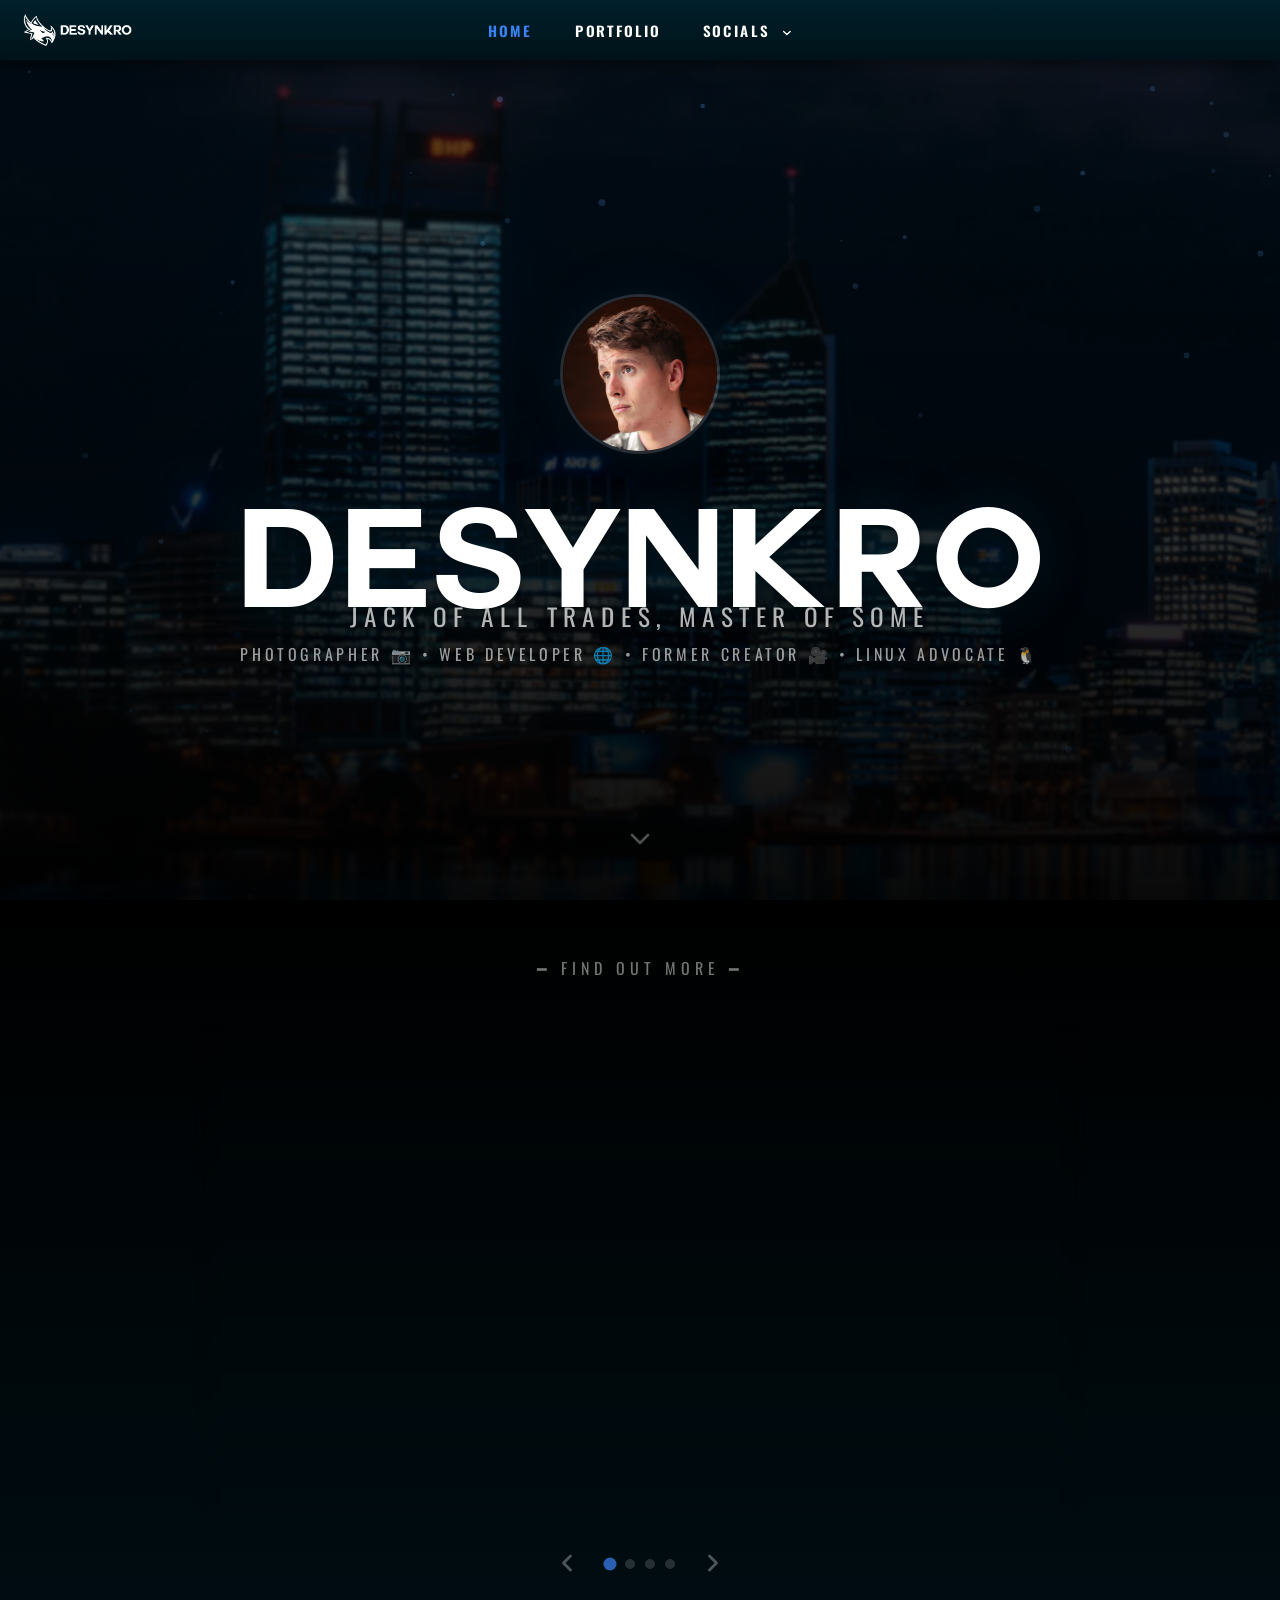
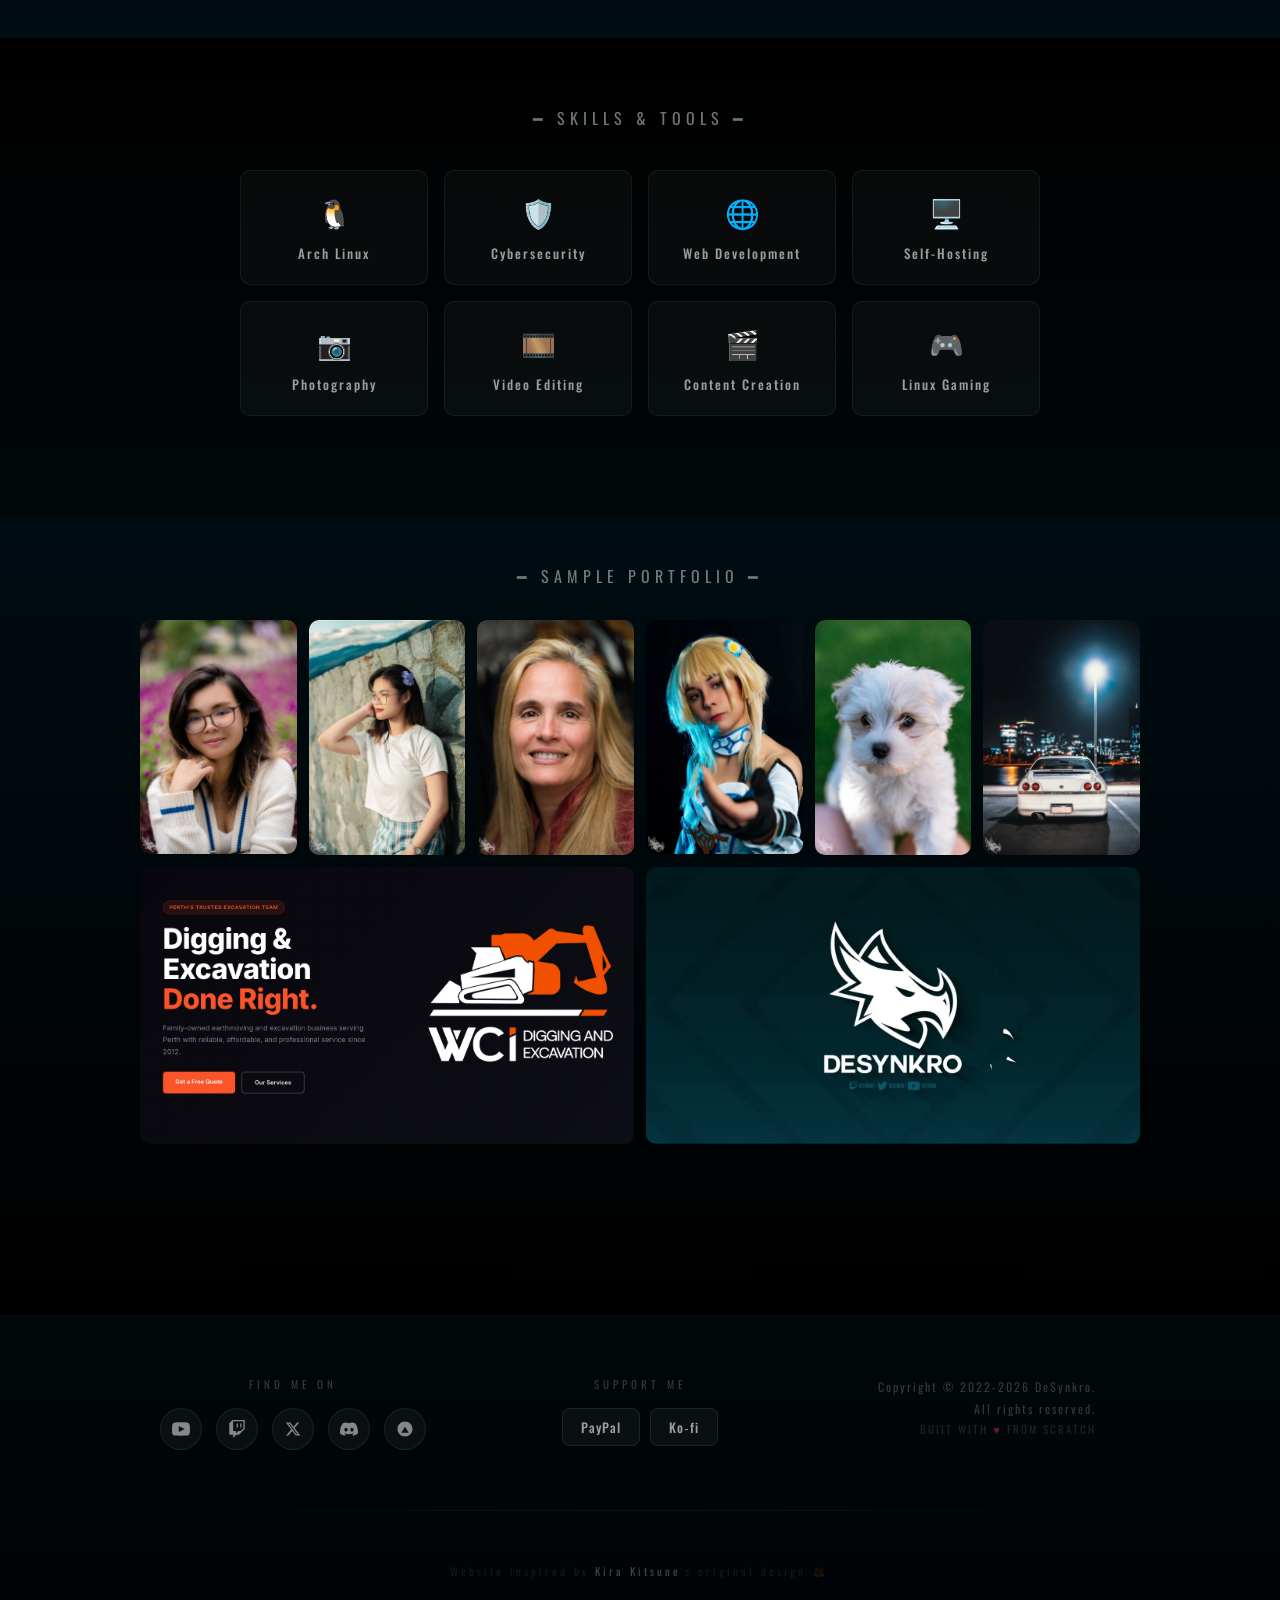
==== commit 1d4287cd: "Added my-fav-cachy-pkgs to portfolio and updated changelog" ====
--- a/index.html
+++ b/index.html
@@ -47,7 +47,7 @@
   }
   </script>
 
-  <link rel="stylesheet" href="/css/styles.css?v=20260624">
+  <link rel="stylesheet" href="/css/styles.css?v=20261006">
 </head>
 <body>
 
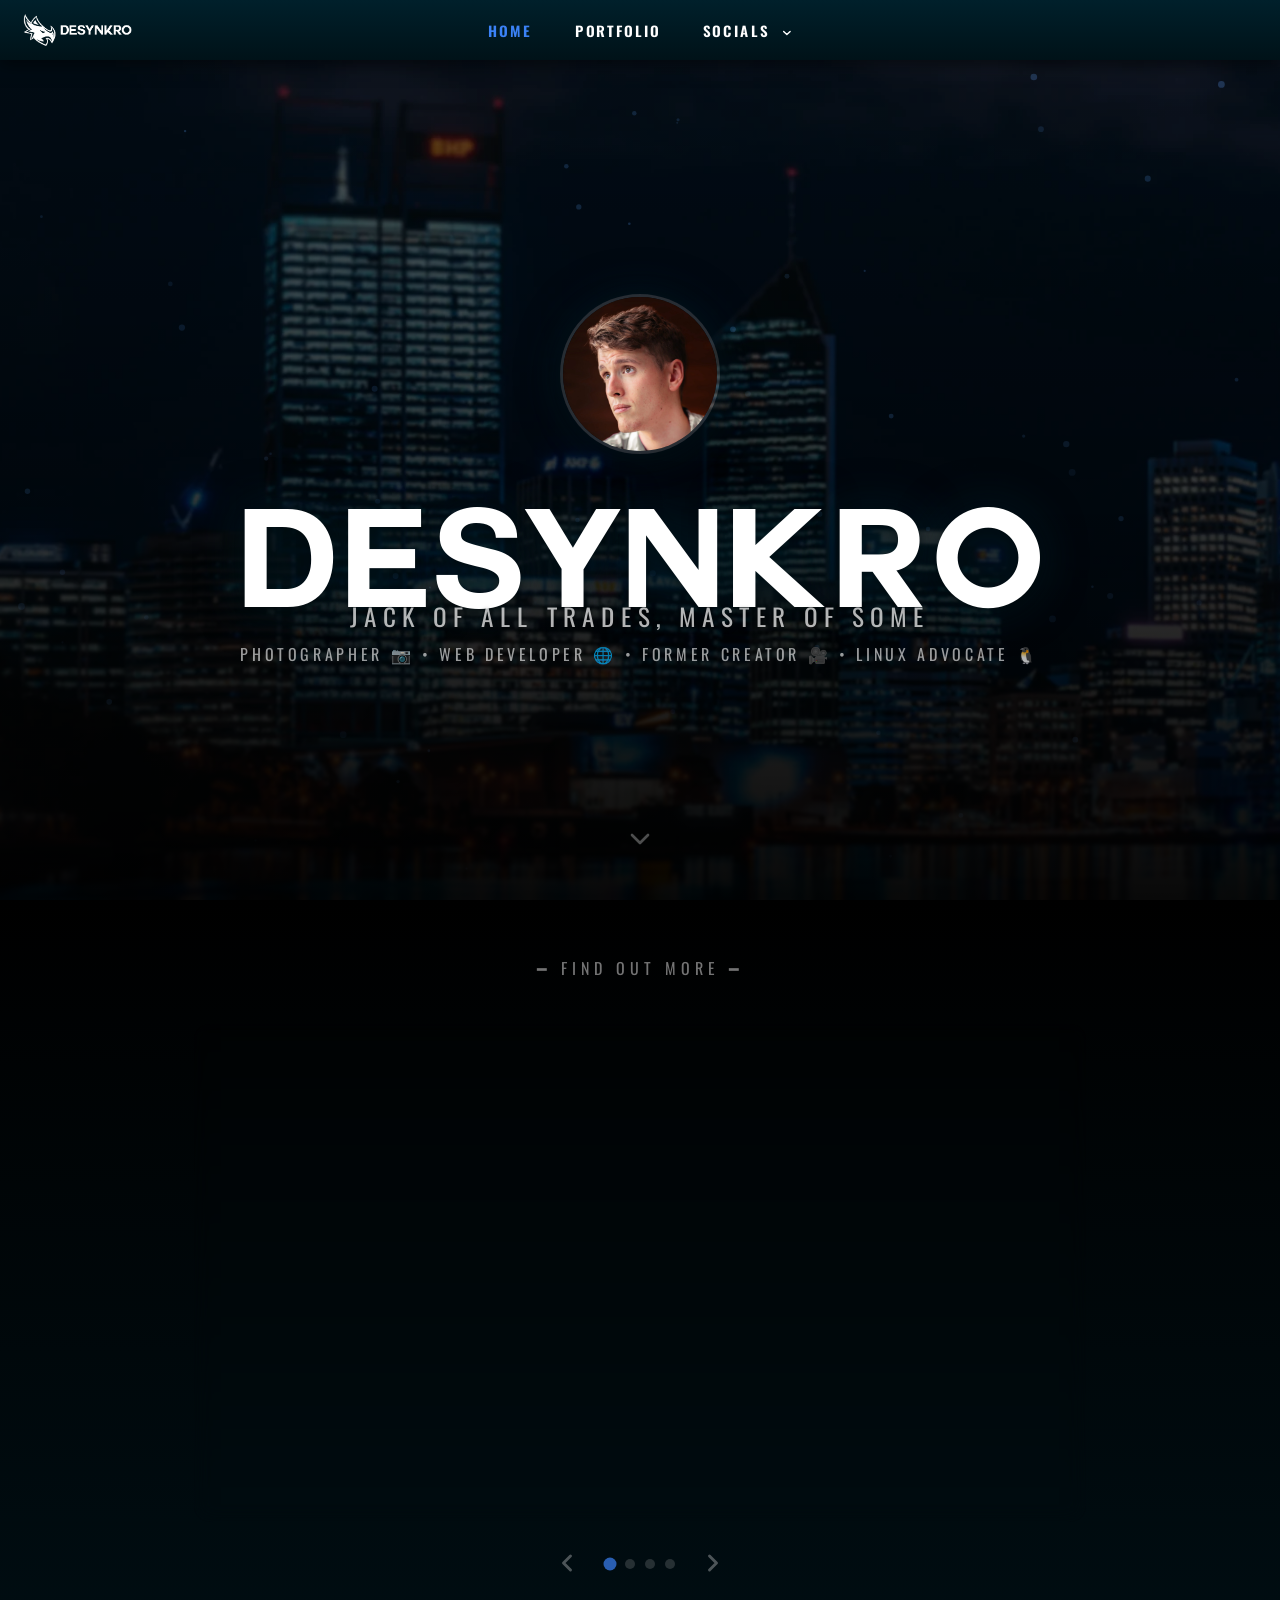
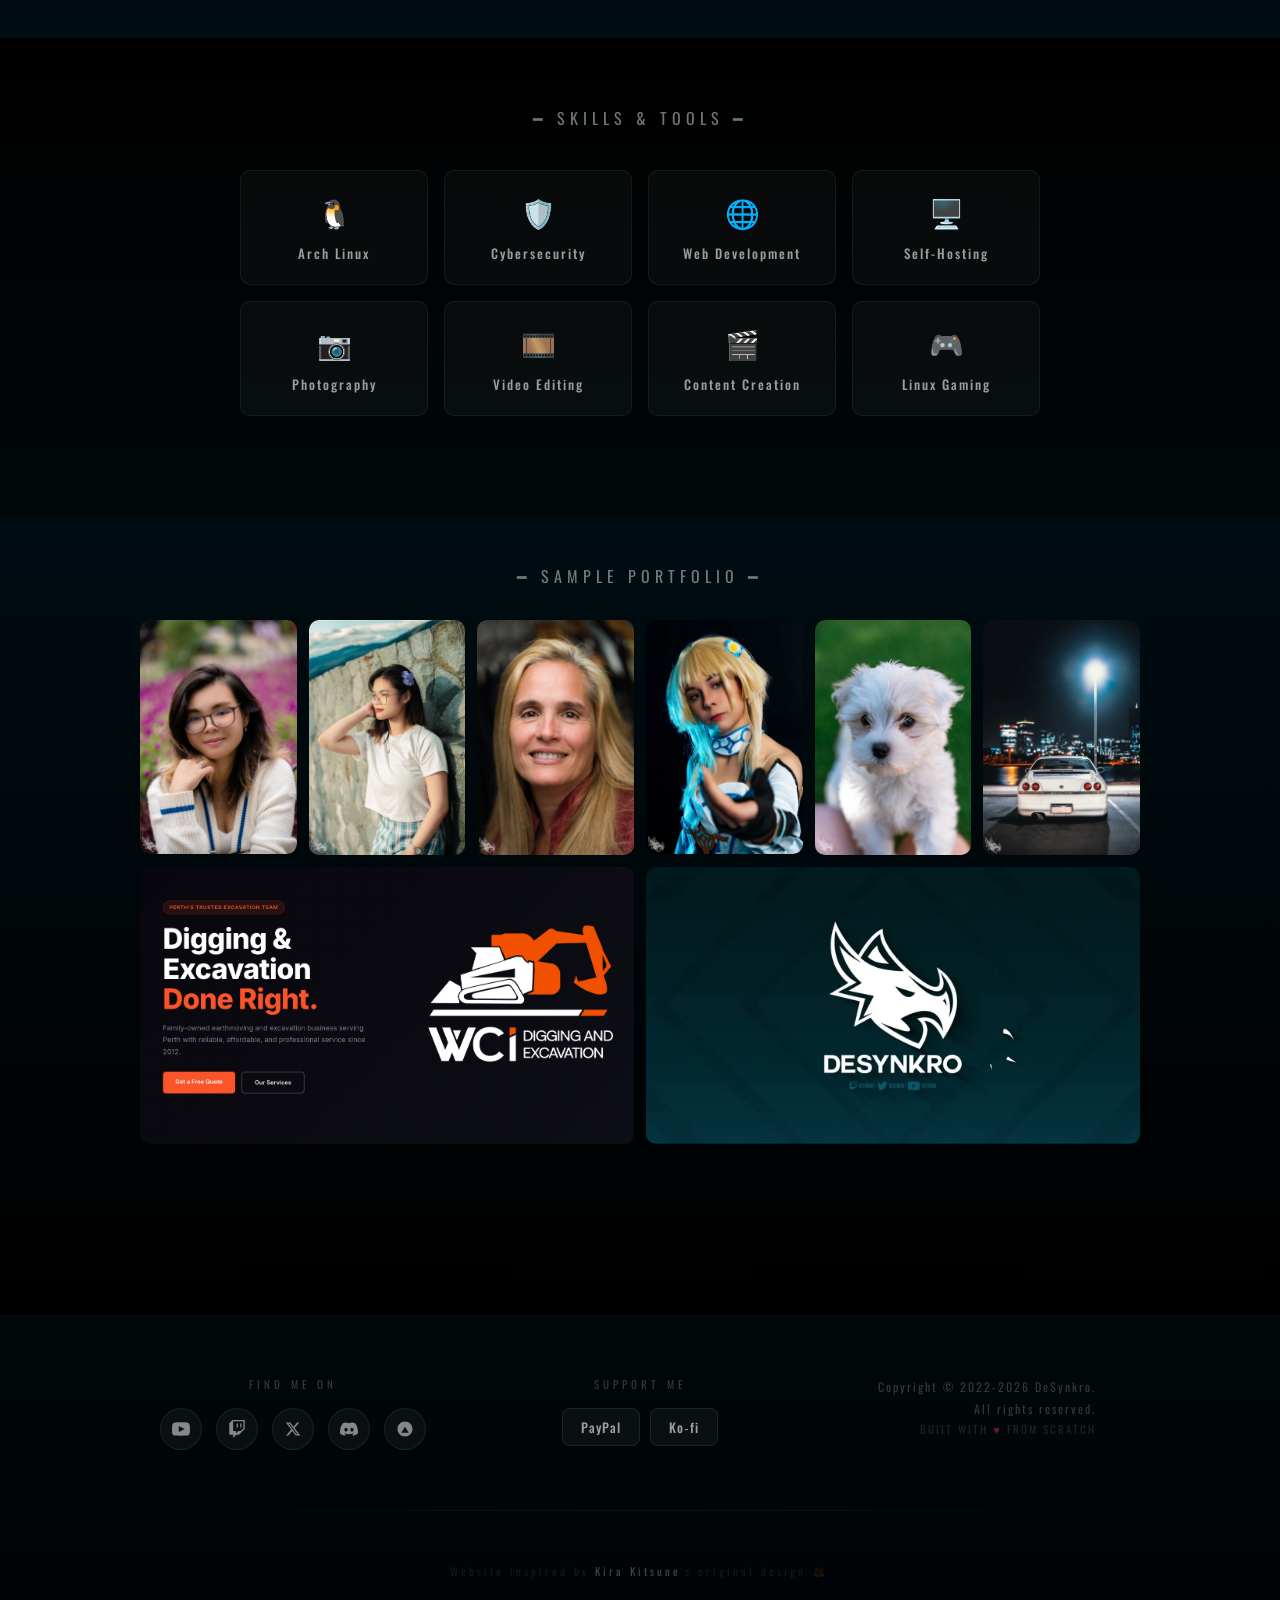
==== commit b6cfe4af: "Added quote-assistant to portfolio" ====
--- a/index.html
+++ b/index.html
@@ -47,7 +47,7 @@
   }
   </script>
 
-  <link rel="stylesheet" href="/css/styles.css?v=20261006">
+  <link rel="stylesheet" href="/css/styles.css?v=20261026">
 </head>
 <body>
 
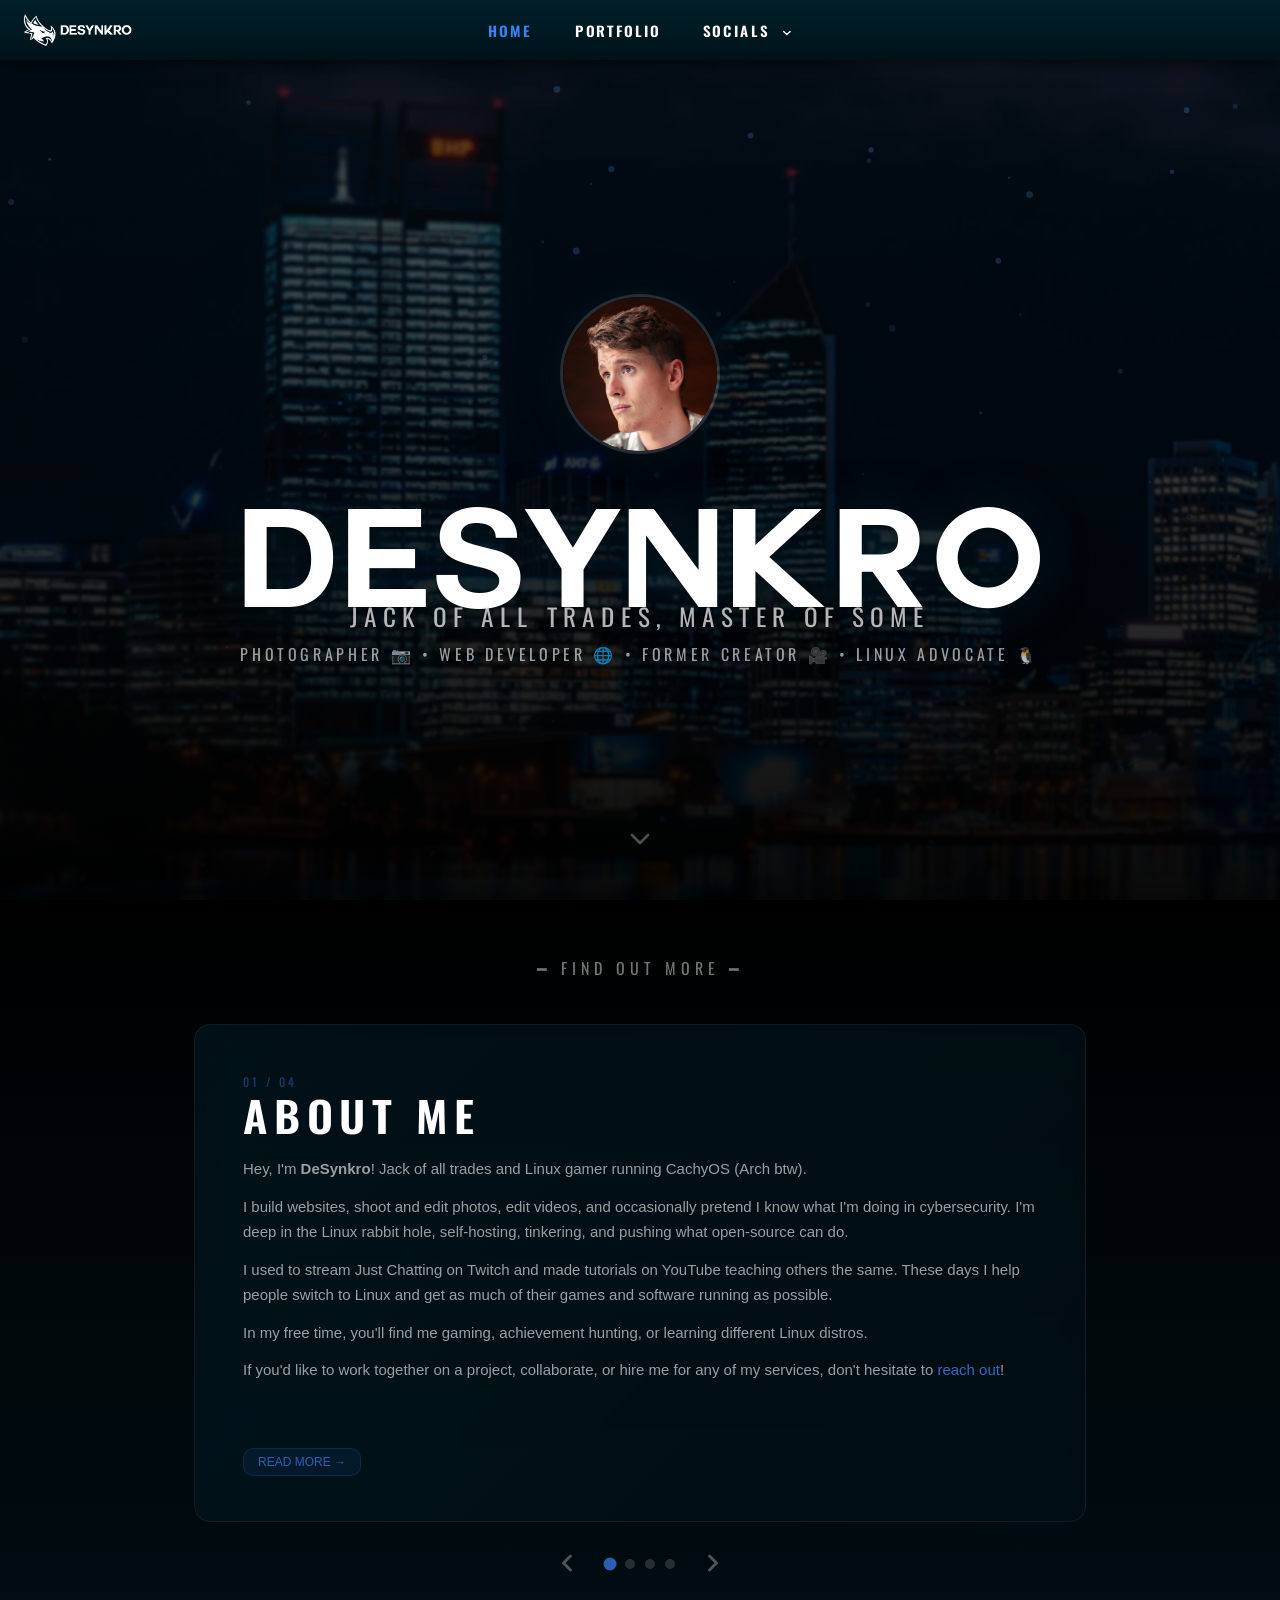
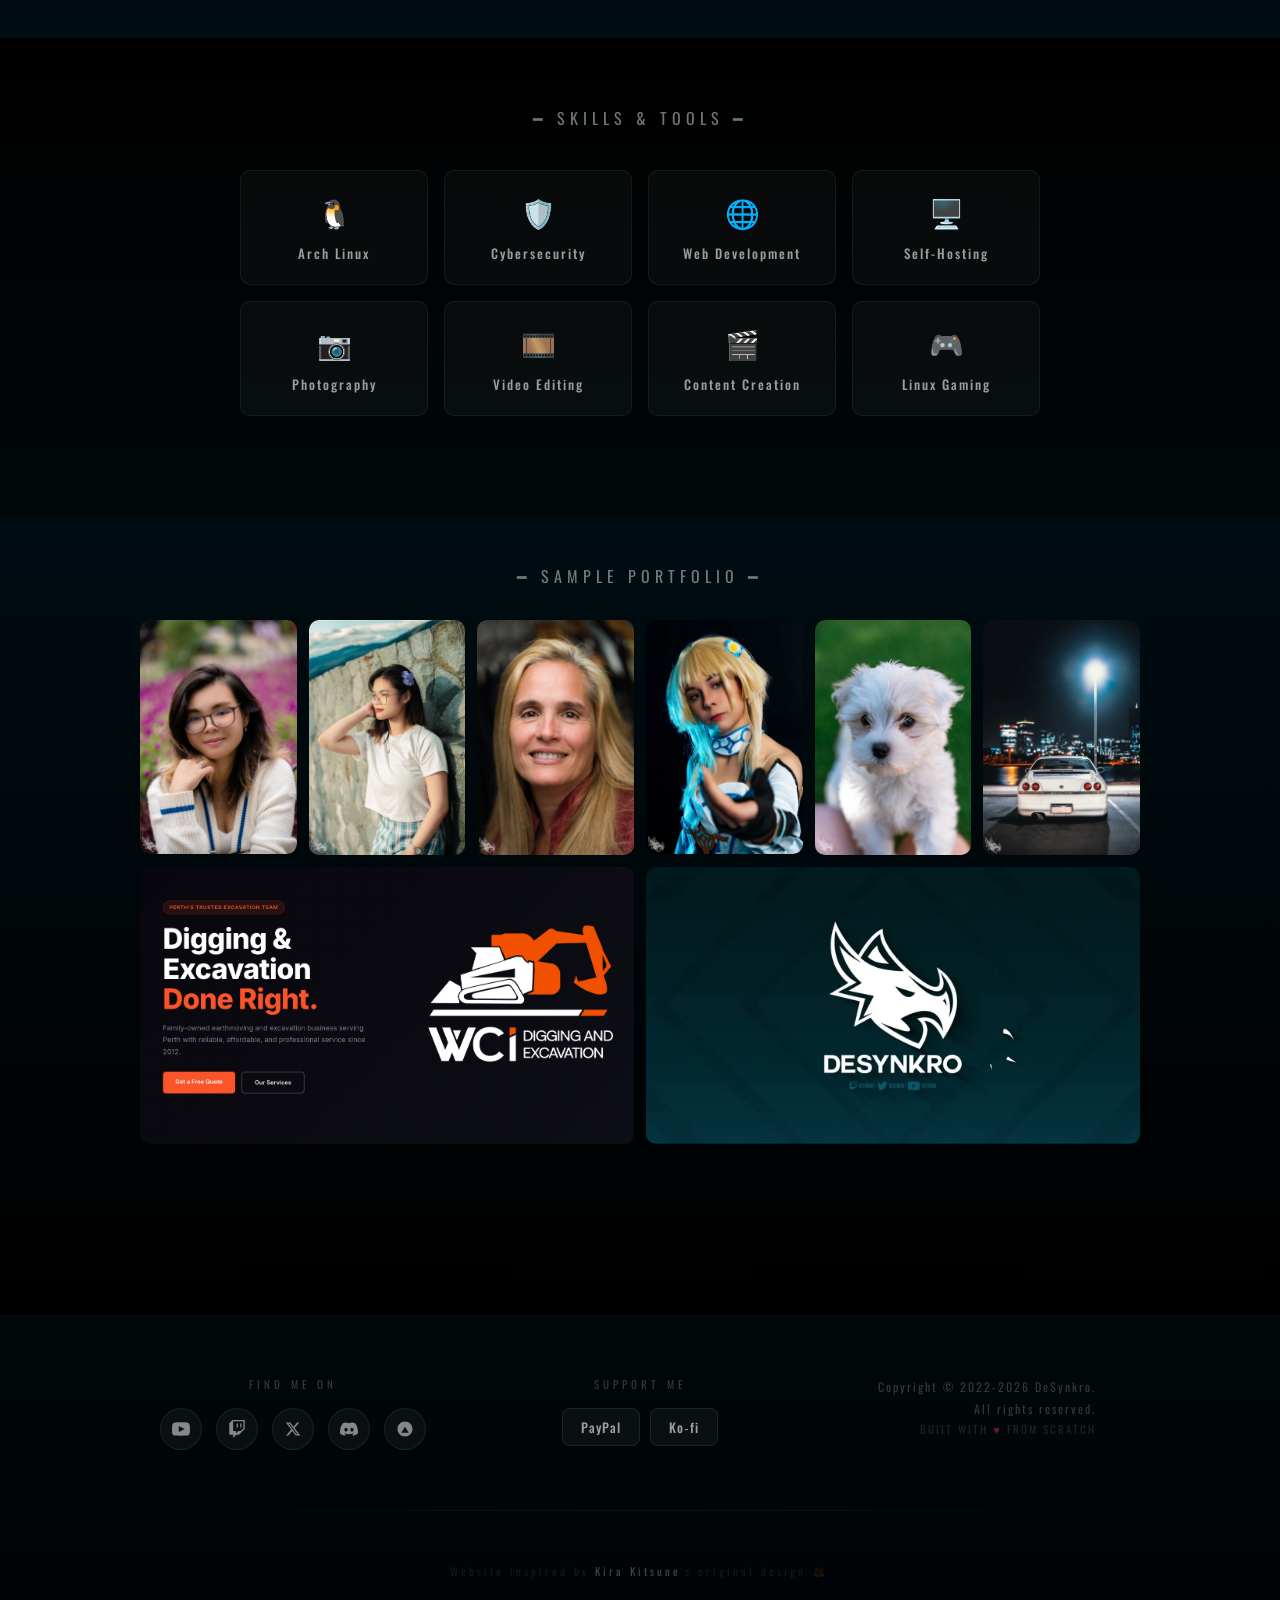
==== commit 0c44a18c: "v20261102 - Reorganized Coding portfolio into sections - Added pipeweaver-smc-mixer, alpha-pals-also" ====
--- a/index.html
+++ b/index.html
@@ -47,7 +47,7 @@
   }
   </script>
 
-  <link rel="stylesheet" href="/css/styles.css?v=20261026">
+  <link rel="stylesheet" href="/css/styles.css?v=20261102">
 </head>
 <body>
 
--- a/css/styles.css
+++ b/css/styles.css
@@ -2000,8 +2000,26 @@
     }
 
     .pf-grid--coding {
+      grid-template-columns: 1fr;
+      max-width: 1100px;
+    }
+    .pf-coding-groups {
+      display: flex;
+      flex-direction: column;
+      gap: 56px;
+      width: 100%;
+    }
+    .pf-coding-group-title {
+      font-size: 22px;
+      letter-spacing: 4px;
+      color: #fff;
+      margin: 0 0 18px 4px;
+      text-transform: uppercase;
+    }
+    .pf-coding-group-grid {
+      display: grid;
       grid-template-columns: repeat(3, 1fr);
-      max-width: 1100px;
+      gap: 16px;
     }
     .pf-coding-cell {
       opacity: 0;
@@ -2290,7 +2308,8 @@
       .pf-grid { grid-template-columns: repeat(4, 1fr); }
       .pf-grid--wide { grid-template-columns: repeat(2, 1fr); }
       .pf-grid--narrow { grid-template-columns: repeat(3, 1fr); }
-      .pf-grid--coding { grid-template-columns: repeat(3, 1fr); }
+      .pf-grid--coding { grid-template-columns: 1fr; }
+      .pf-coding-group-grid { grid-template-columns: repeat(3, 1fr); }
     }
     @media (max-width: 700px) {
       .pf-main { padding: 0 20px 0; }
@@ -2306,7 +2325,9 @@
       .pf-grid { grid-template-columns: repeat(2, 1fr); gap: 8px; }
       .pf-grid--wide { grid-template-columns: repeat(2, 1fr); }
       .pf-grid--narrow { grid-template-columns: repeat(2, 1fr); }
-      .pf-grid--coding { grid-template-columns: repeat(2, 1fr); }
+      .pf-grid--coding { grid-template-columns: 1fr; }
+      .pf-coding-group-grid { grid-template-columns: repeat(2, 1fr); }
+      .pf-coding-group-title { font-size: 18px; letter-spacing: 3px; }
       .pf-grid-label { font-size: 11px; padding-top: 4px; }
       .pf-level-title { font-size: 18px; letter-spacing: 2px; }
       .pf-lightbox-arrow { width: 36px; height: 36px; font-size: 20px; }
@@ -2324,6 +2345,8 @@
       .pf-grid--wide { grid-template-columns: 1fr; }
       .pf-grid--narrow { grid-template-columns: repeat(2, 1fr); }
       .pf-grid--coding { grid-template-columns: 1fr; }
+      .pf-coding-group-grid { grid-template-columns: 1fr; }
+      .pf-coding-group-title { font-size: 16px; letter-spacing: 3px; }
       .pf-grid-label { font-size: 10px; }
       .pf-feature-visual { min-height: 160px; }
       .pf-pill { padding: 8px 18px; font-size: 12px; }
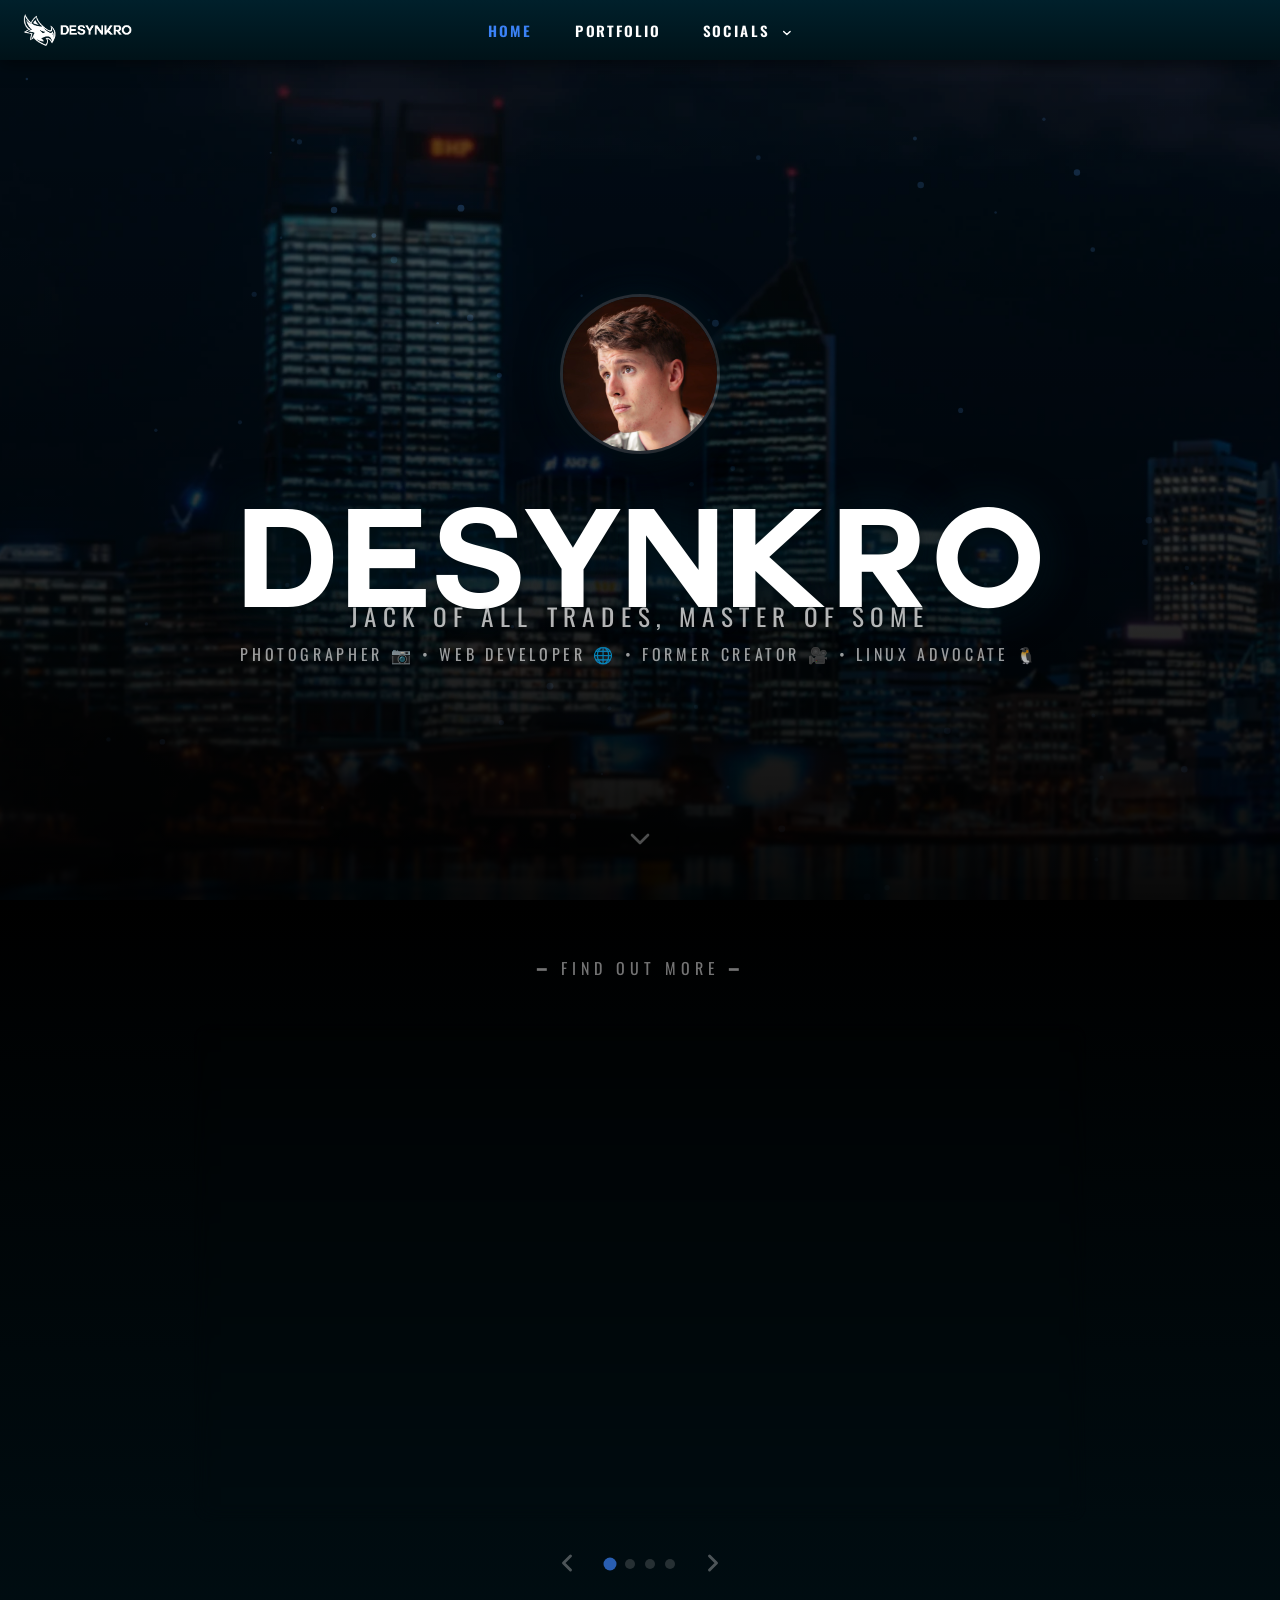
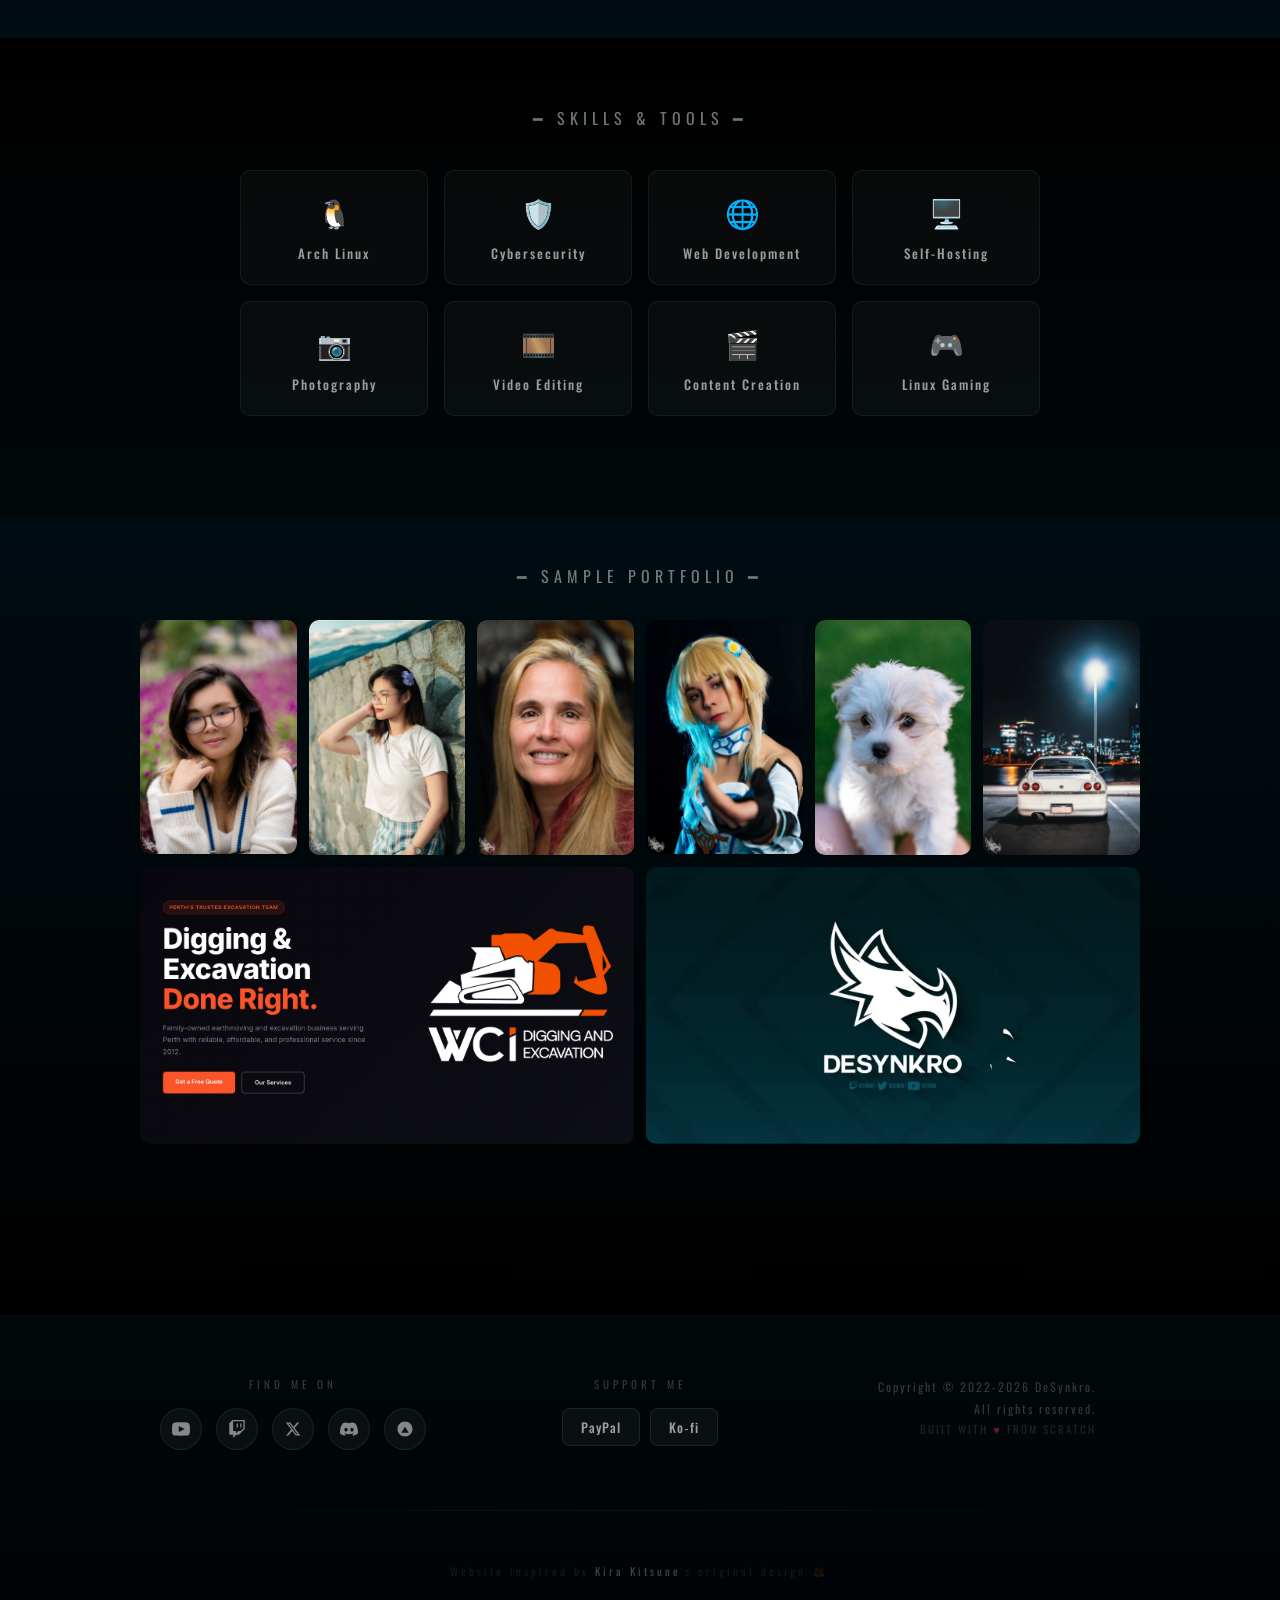
==== commit 0b6693ee: "v20261104 - Fix caching, Coding project count, SEO files and nginx hardening - Fixed Coding category" ====
--- a/index.html
+++ b/index.html
@@ -1,8 +1,9 @@
 <!DOCTYPE html>
-<html lang="en">
+<html lang="en-AU">
 <head>
   <meta charset="UTF-8">
   <meta name="viewport" content="width=device-width, initial-scale=1.0">
+  <meta name="theme-color" content="#001218">
   <base href="/">
   <title>DeSynkro</title>
   <meta name="description" content="DeSynkro - Jack of all trades! Photographer, web developer, video editor, linux advocate and former content creator.">
@@ -10,10 +11,16 @@
   <meta property="og:description" content="Jack of all trades, master of some. Linux gaming, photography, web development, and more.">
   <meta property="og:type" content="website">
   <meta property="og:url" content="https://desynkro.com">
+  <meta property="og:site_name" content="DeSynkro">
+  <meta property="og:locale" content="en_AU">
   <meta property="og:image" content="https://desynkro.com/images/og-image.jpg">
+  <meta property="og:image:width" content="1200">
+  <meta property="og:image:height" content="630">
+  <meta property="og:image:alt" content="DeSynkro portfolio preview">
   <meta name="twitter:card" content="summary_large_image">
   <meta name="twitter:title" content="DeSynkro - Photographer, Web Developer and Linux Advocate">
   <meta name="twitter:description" content="Jack of all trades, master of some. Linux gaming, photography, web development, and more.">
+  <meta name="twitter:image" content="https://desynkro.com/images/og-image.jpg">
   <link rel="canonical" href="https://desynkro.com">
   <link rel="icon" type="image/x-icon" href="/favicon.ico">
   <link rel="icon" type="image/png" sizes="32x32" href="/images/logos/favicon-32.png">
@@ -23,17 +30,21 @@
   {
     "@context": "https://schema.org",
     "@type": "Person",
+    "@id": "https://desynkro.com/#person",
     "name": "Iago Rosa",
     "alternateName": "DeSynkro",
     "url": "https://desynkro.com",
     "image": "https://desynkro.com/images/hero/pfp.webp",
     "jobTitle": ["Web Developer", "Photographer", "Video Editor", "Content Creator"],
     "description": "Photographer, web developer, and Linux advocate based in Australia.",
+    "knowsAbout": ["Linux", "Web Development", "Photography", "Video Editing", "Self-Hosting", "Cybersecurity"],
     "sameAs": [
       "https://codeberg.org/DeSynkro",
-      "https://steamcommunity.com/id/desynkro",
+      "https://github.com/DeSynkro",
       "https://www.youtube.com/@DeSynkro",
-      "https://github.com/DeSynkro"
+      "https://www.twitch.tv/DeSynkro",
+      "https://ko-fi.com/desynkro",
+      "https://steamcommunity.com/id/desynkro"
     ]
   }
   </script>
@@ -42,12 +53,16 @@
   {
     "@context": "https://schema.org",
     "@type": "WebSite",
+    "@id": "https://desynkro.com/#website",
     "name": "DeSynkro",
-    "url": "https://desynkro.com"
+    "url": "https://desynkro.com",
+    "inLanguage": "en-AU",
+    "publisher": { "@id": "https://desynkro.com/#person" }
   }
   </script>
 
-  <link rel="stylesheet" href="/css/styles.css?v=20261102">
+  <link rel="preload" href="/fonts/couture/COUTUREBold.woff2" as="font" type="font/woff2" crossorigin>
+  <link rel="stylesheet" href="/css/styles.css?v=20261104">
 </head>
 <body>
 
@@ -109,7 +124,7 @@
     <div class="hero-content">
       <picture>
         <source srcset="/images/hero/pfp.webp" type="image/webp">
-        <img src="/images/hero/pfp.jpg" alt="DeSynkro profile picture" class="hero-pfp">
+        <img src="/images/hero/pfp.jpg" alt="DeSynkro profile picture" class="hero-pfp" width="160" height="160" fetchpriority="high" decoding="async">
       </picture>
       <h1 class="hero-title">DESYNKRO</h1>
       <div class="hero-sub">JACK OF ALL TRADES, MASTER OF SOME</div>
@@ -392,6 +407,6 @@
   </div>
 
   <!-- ═══════════════ JAVASCRIPT ═══════════════ -->
-  <script src="/js/script.js"></script>
+  <script src="/js/script.js?v=20261104"></script>
 </body>
 </html>
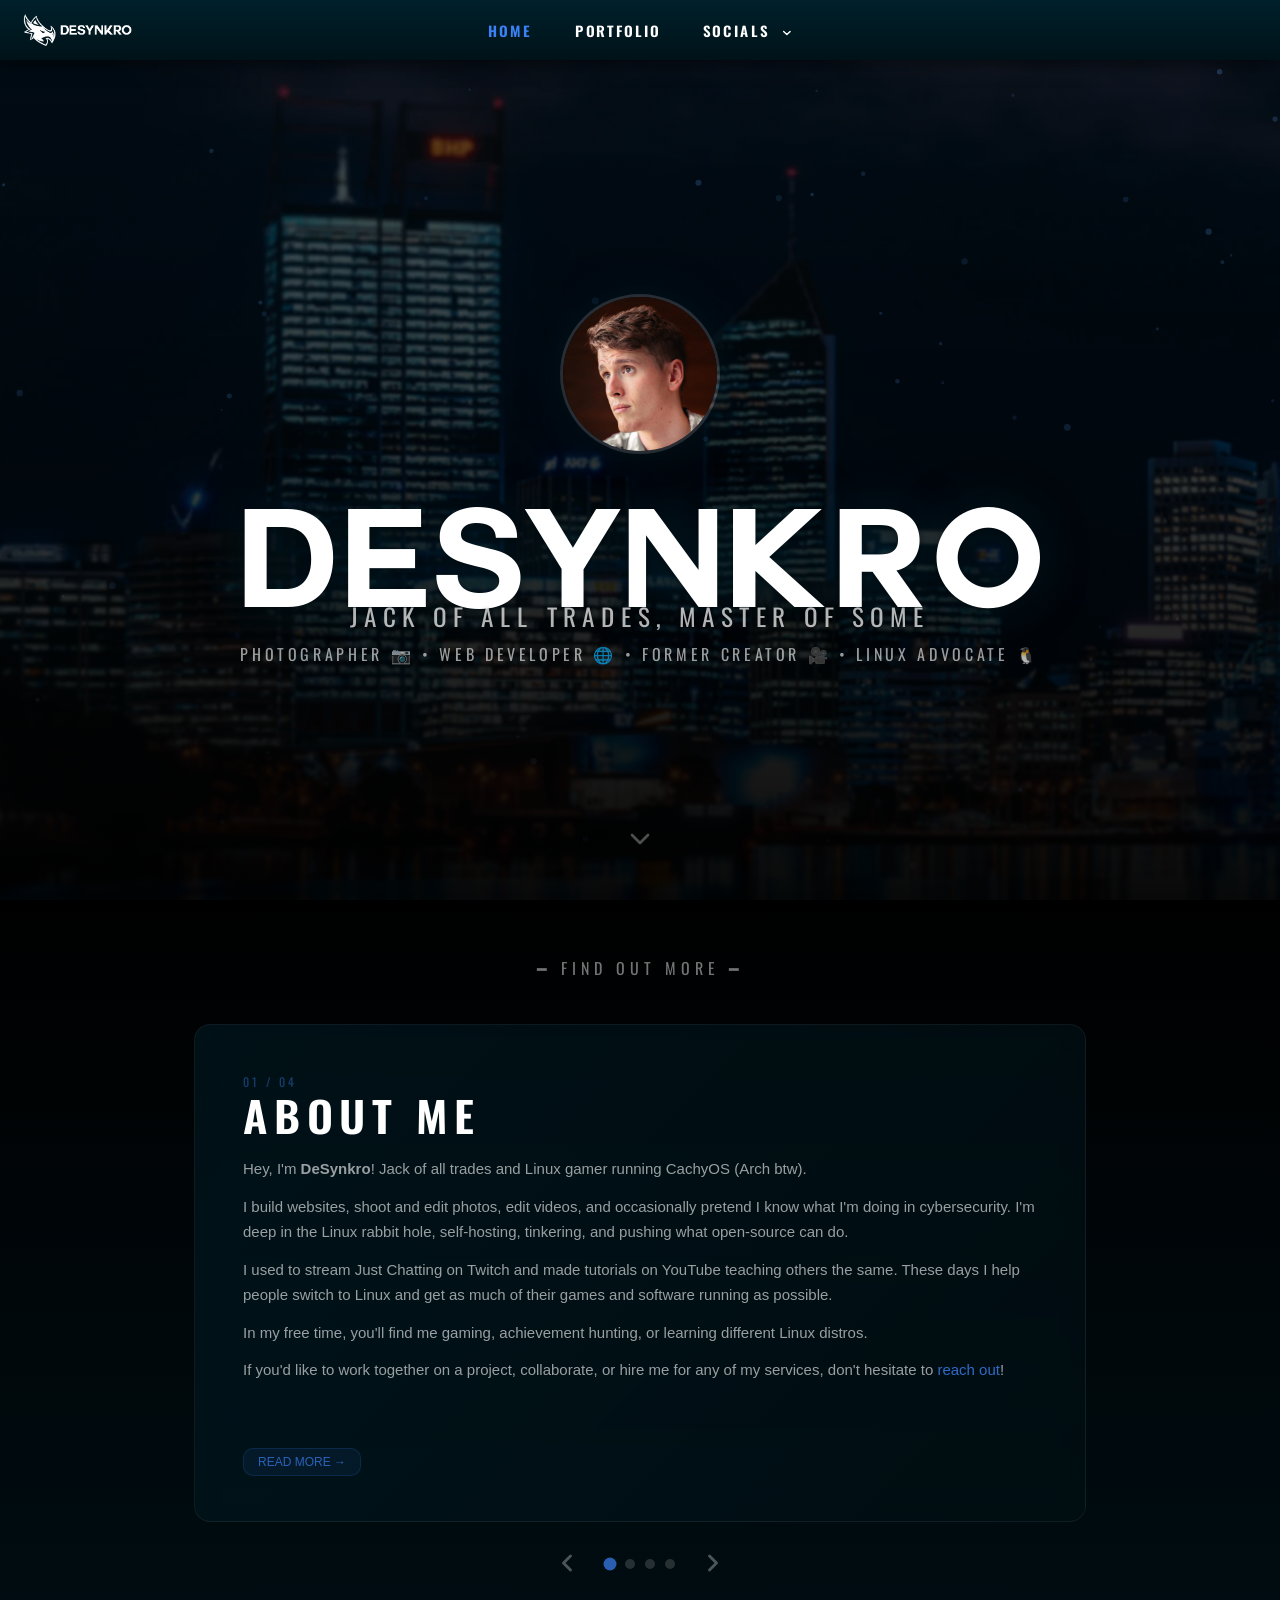
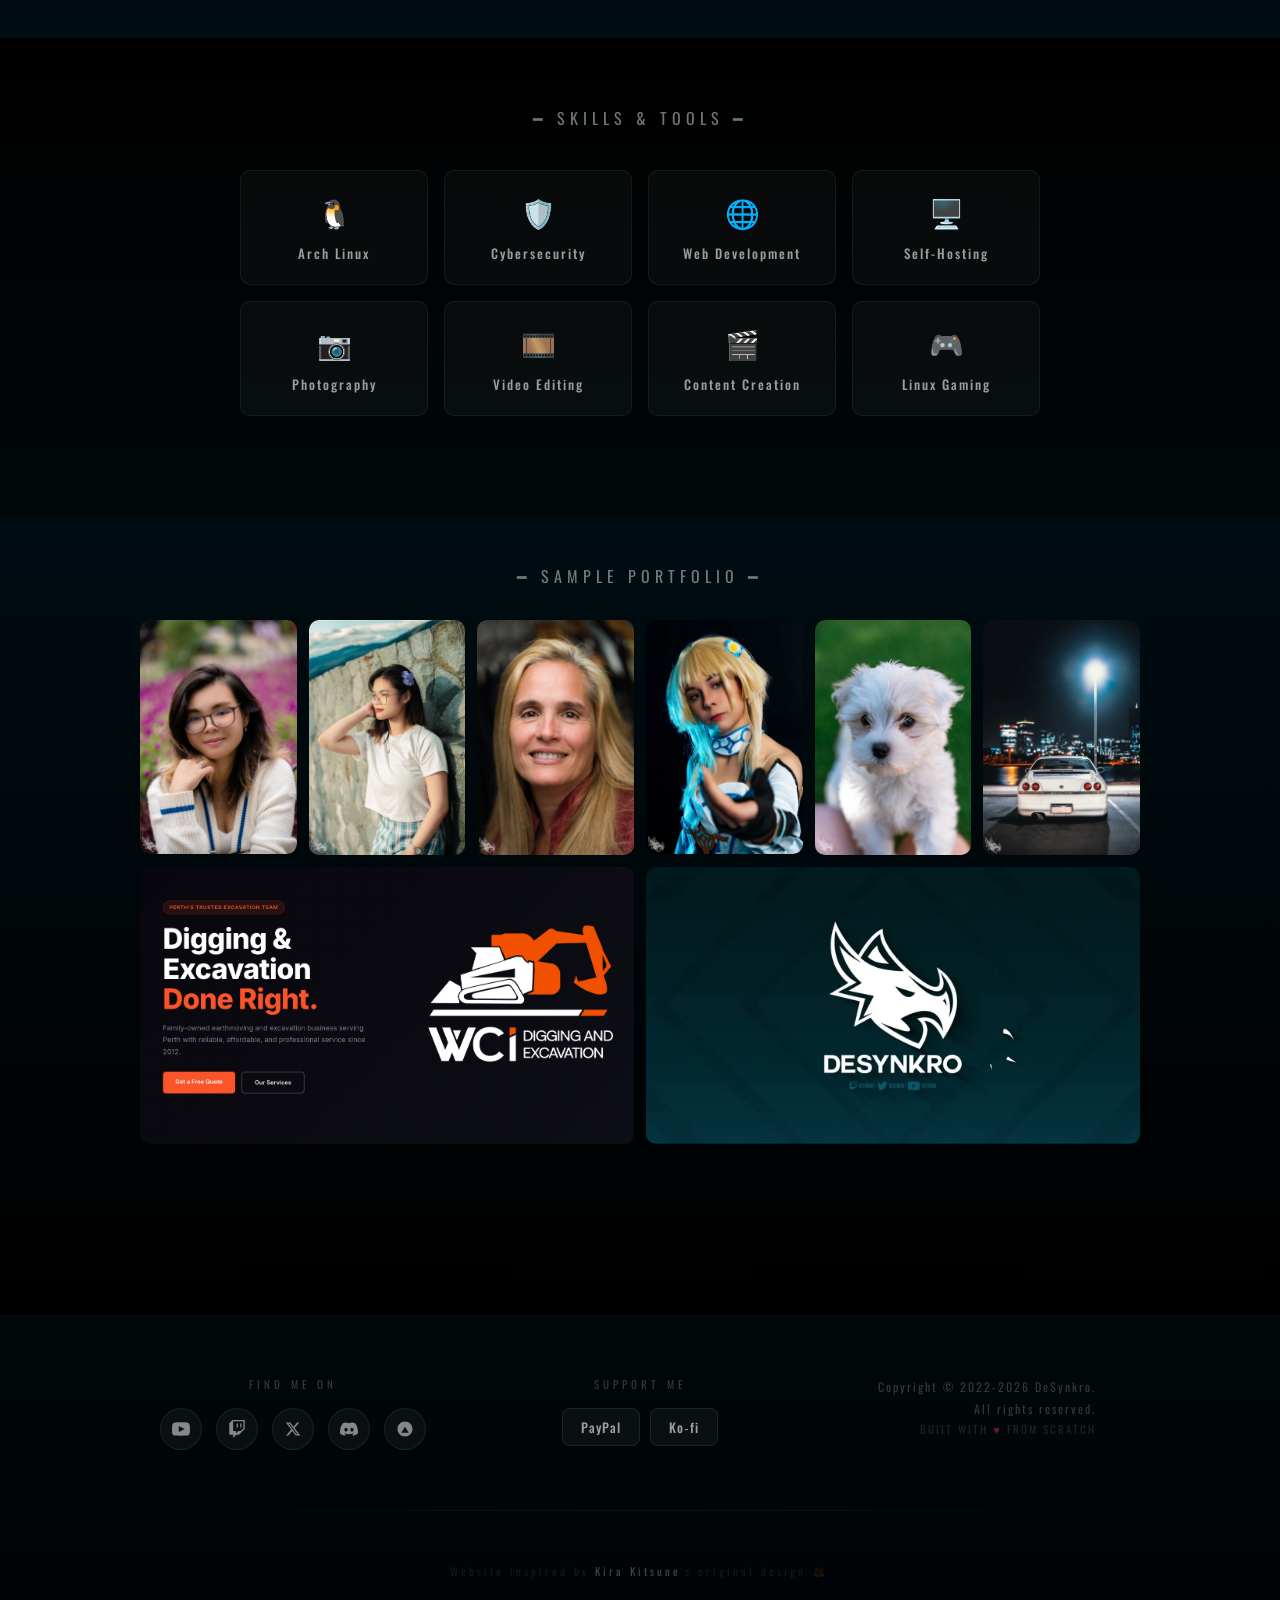
==== commit 2dc15ce0: "v20261115 - Added tunnel-to-my-dash to Favorite Projects" ====
--- a/index.html
+++ b/index.html
@@ -62,7 +62,7 @@
   </script>
 
   <link rel="preload" href="/fonts/couture/COUTUREBold.woff2" as="font" type="font/woff2" crossorigin>
-  <link rel="stylesheet" href="/css/styles.css?v=20261104">
+  <link rel="stylesheet" href="/css/styles.css?v=20261115">
 </head>
 <body>
 
@@ -407,6 +407,6 @@
   </div>
 
   <!-- ═══════════════ JAVASCRIPT ═══════════════ -->
-  <script src="/js/script.js?v=20261104"></script>
+  <script src="/js/script.js?v=20261115"></script>
 </body>
 </html>
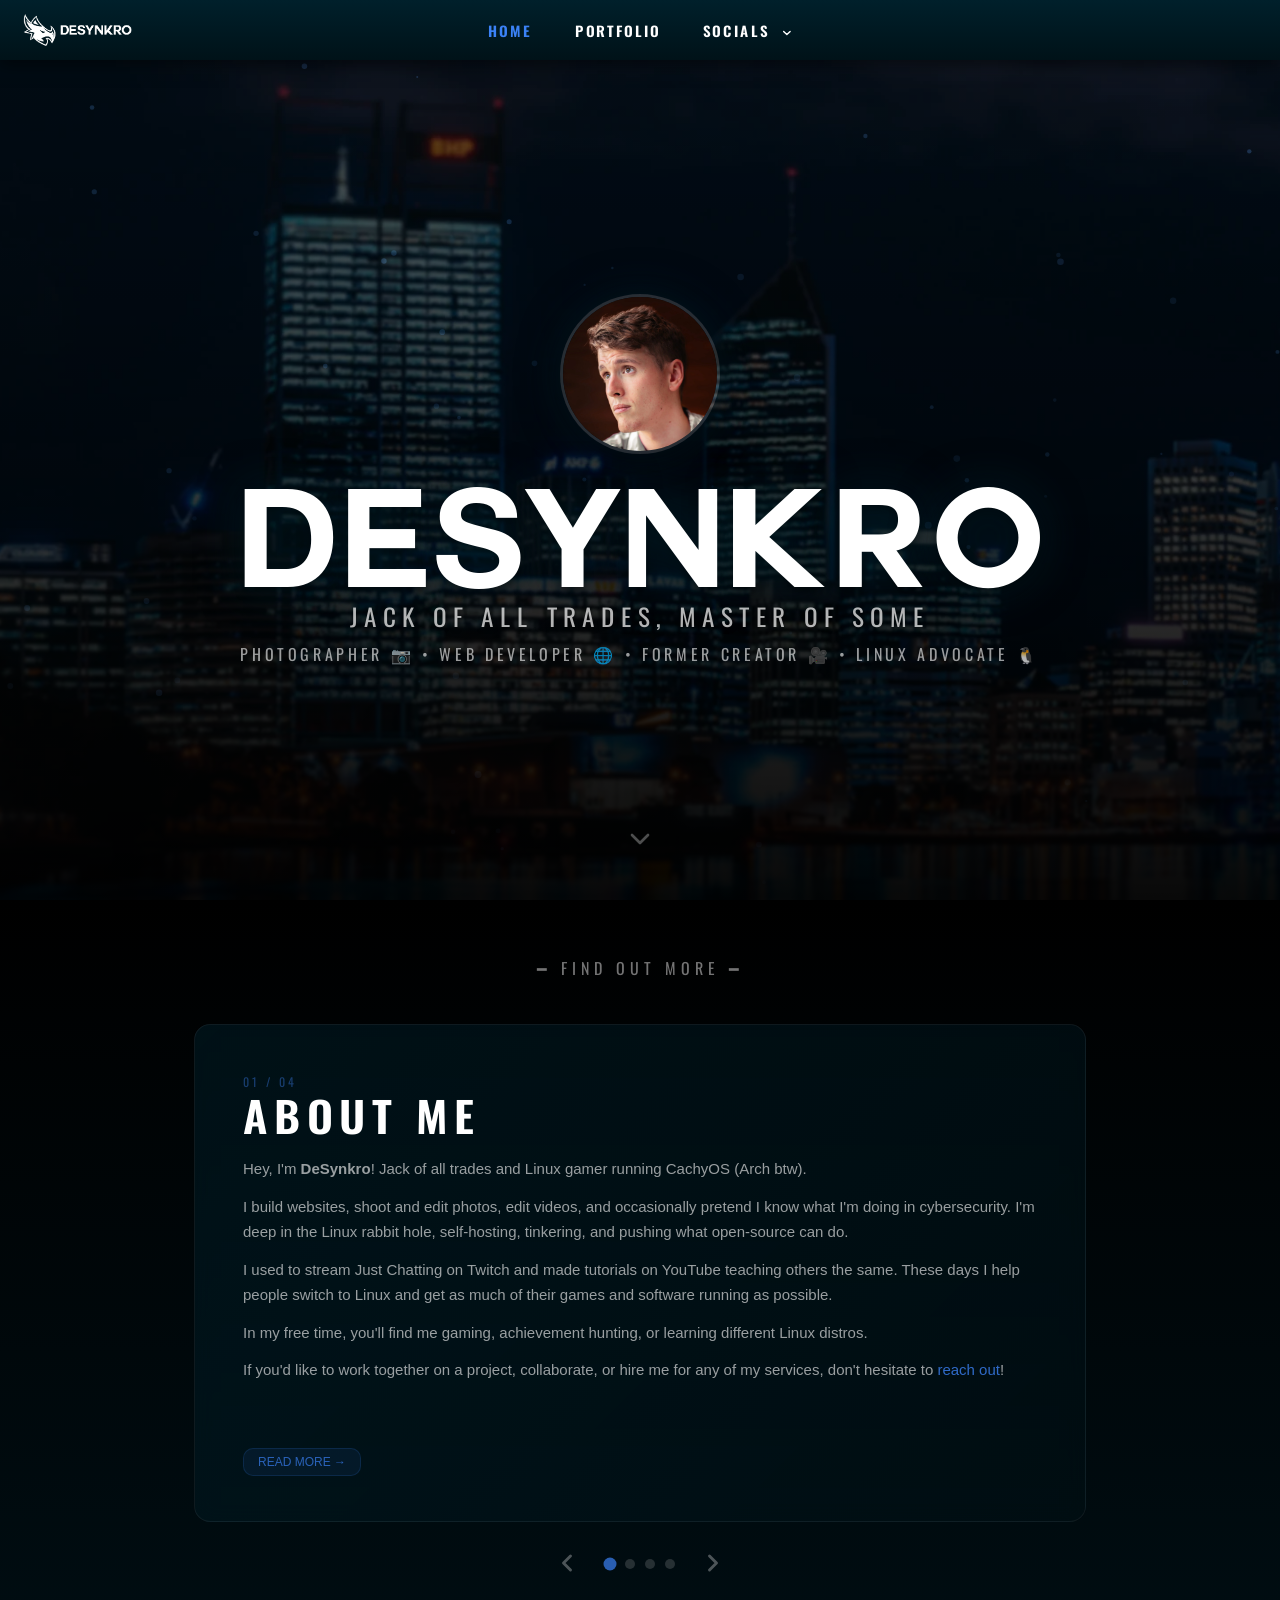
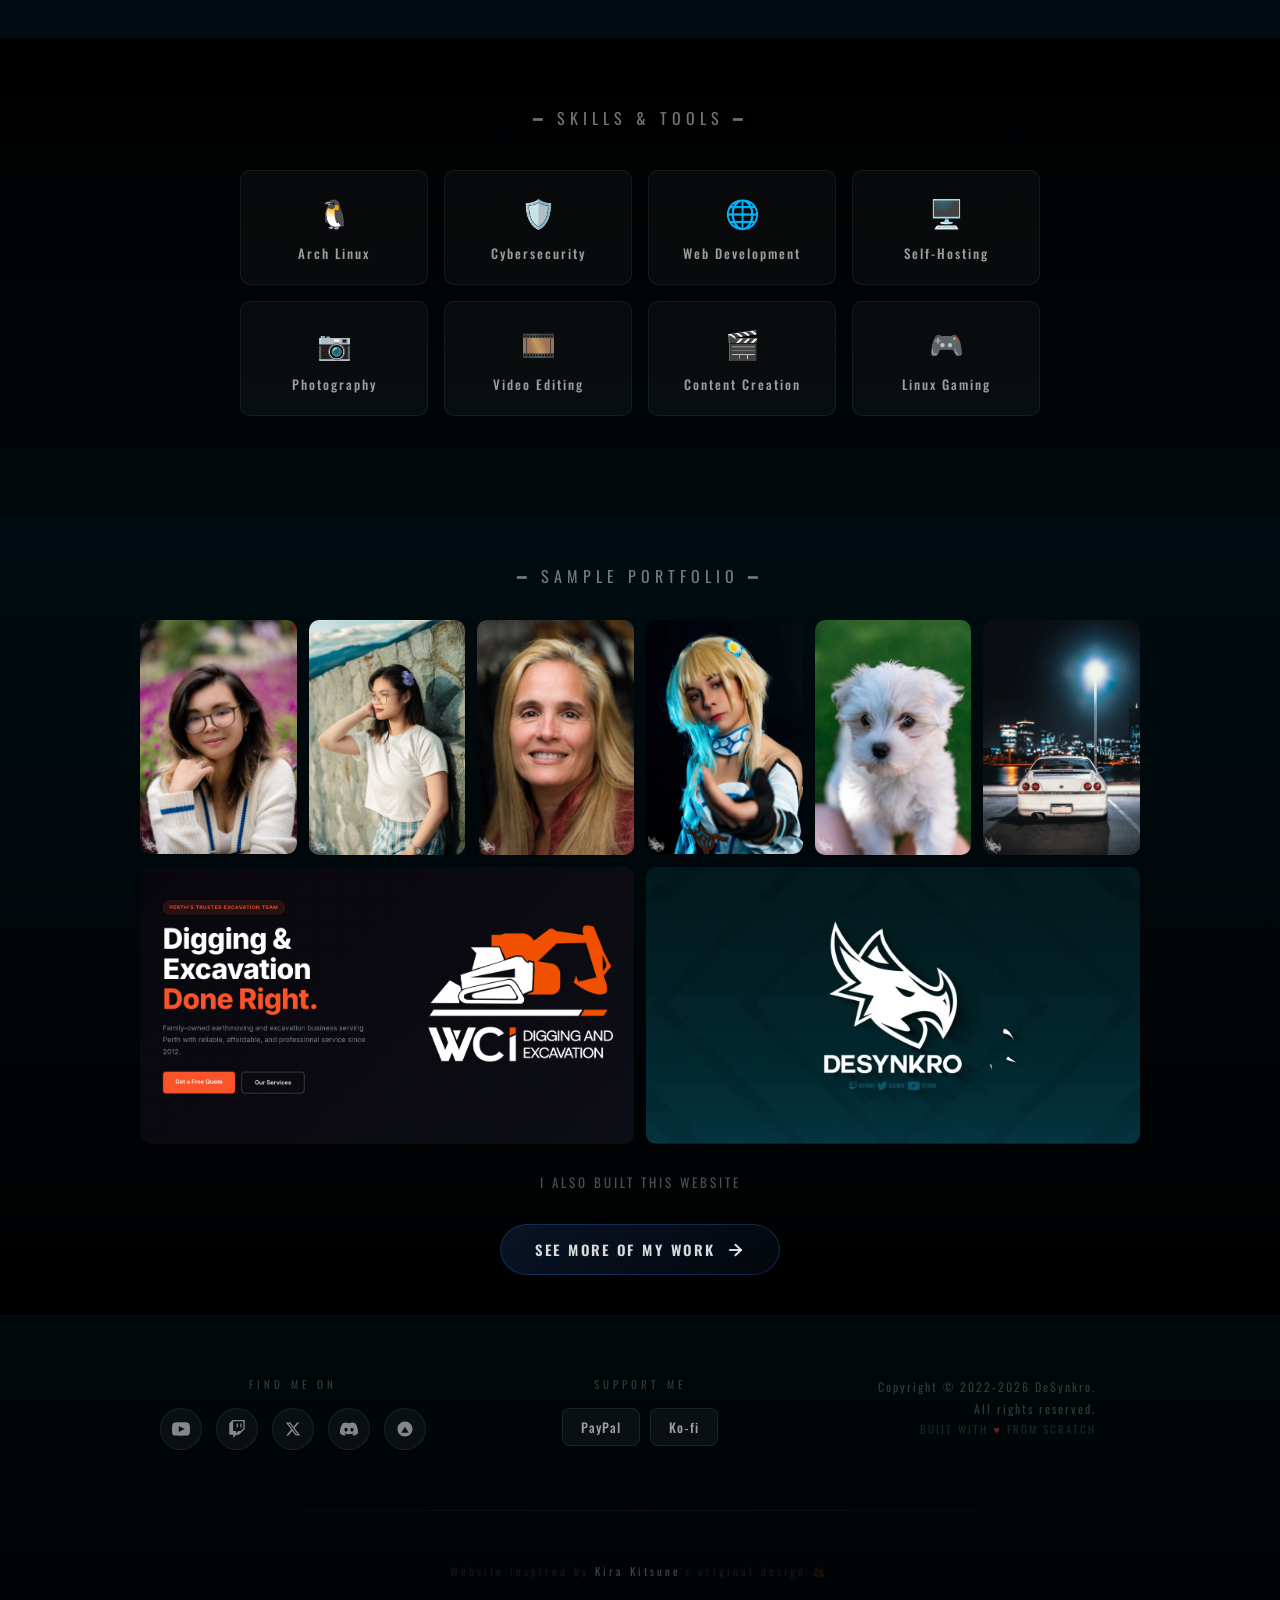
==== commit 433d46ac: "v20261119 - Fix Windows hero text overlap via font metric overrides" ====
--- a/index.html
+++ b/index.html
@@ -62,7 +62,7 @@
   </script>
 
   <link rel="preload" href="/fonts/couture/COUTUREBold.woff2" as="font" type="font/woff2" crossorigin>
-  <link rel="stylesheet" href="/css/styles.css?v=20261115">
+  <link rel="stylesheet" href="/css/styles.css?v=20261119">
 </head>
 <body>
 
--- a/css/styles.css
+++ b/css/styles.css
@@ -3,6 +3,14 @@
       font-weight: bold;
       font-style: normal;
       font-display: swap;
+      /* Normalise vertical metrics across platforms.
+         Couture's OS/2 win metrics (ascent 816 / descent 102) differ from its
+         hhea and typo metrics (714 / -286), and USE_TYPO_METRICS is not set.
+         Windows therefore positions the baseline differently to Linux/macOS,
+         which pulls the hero subtitle into the title at large sizes. */
+      ascent-override: 71.4%;
+      descent-override: 28.6%;
+      line-gap-override: 20%;
       src: url('/fonts/couture/COUTUREBold.woff2') format('woff2'),
            url('/fonts/couture/COUTUREBold.ttf') format('truetype');
     }
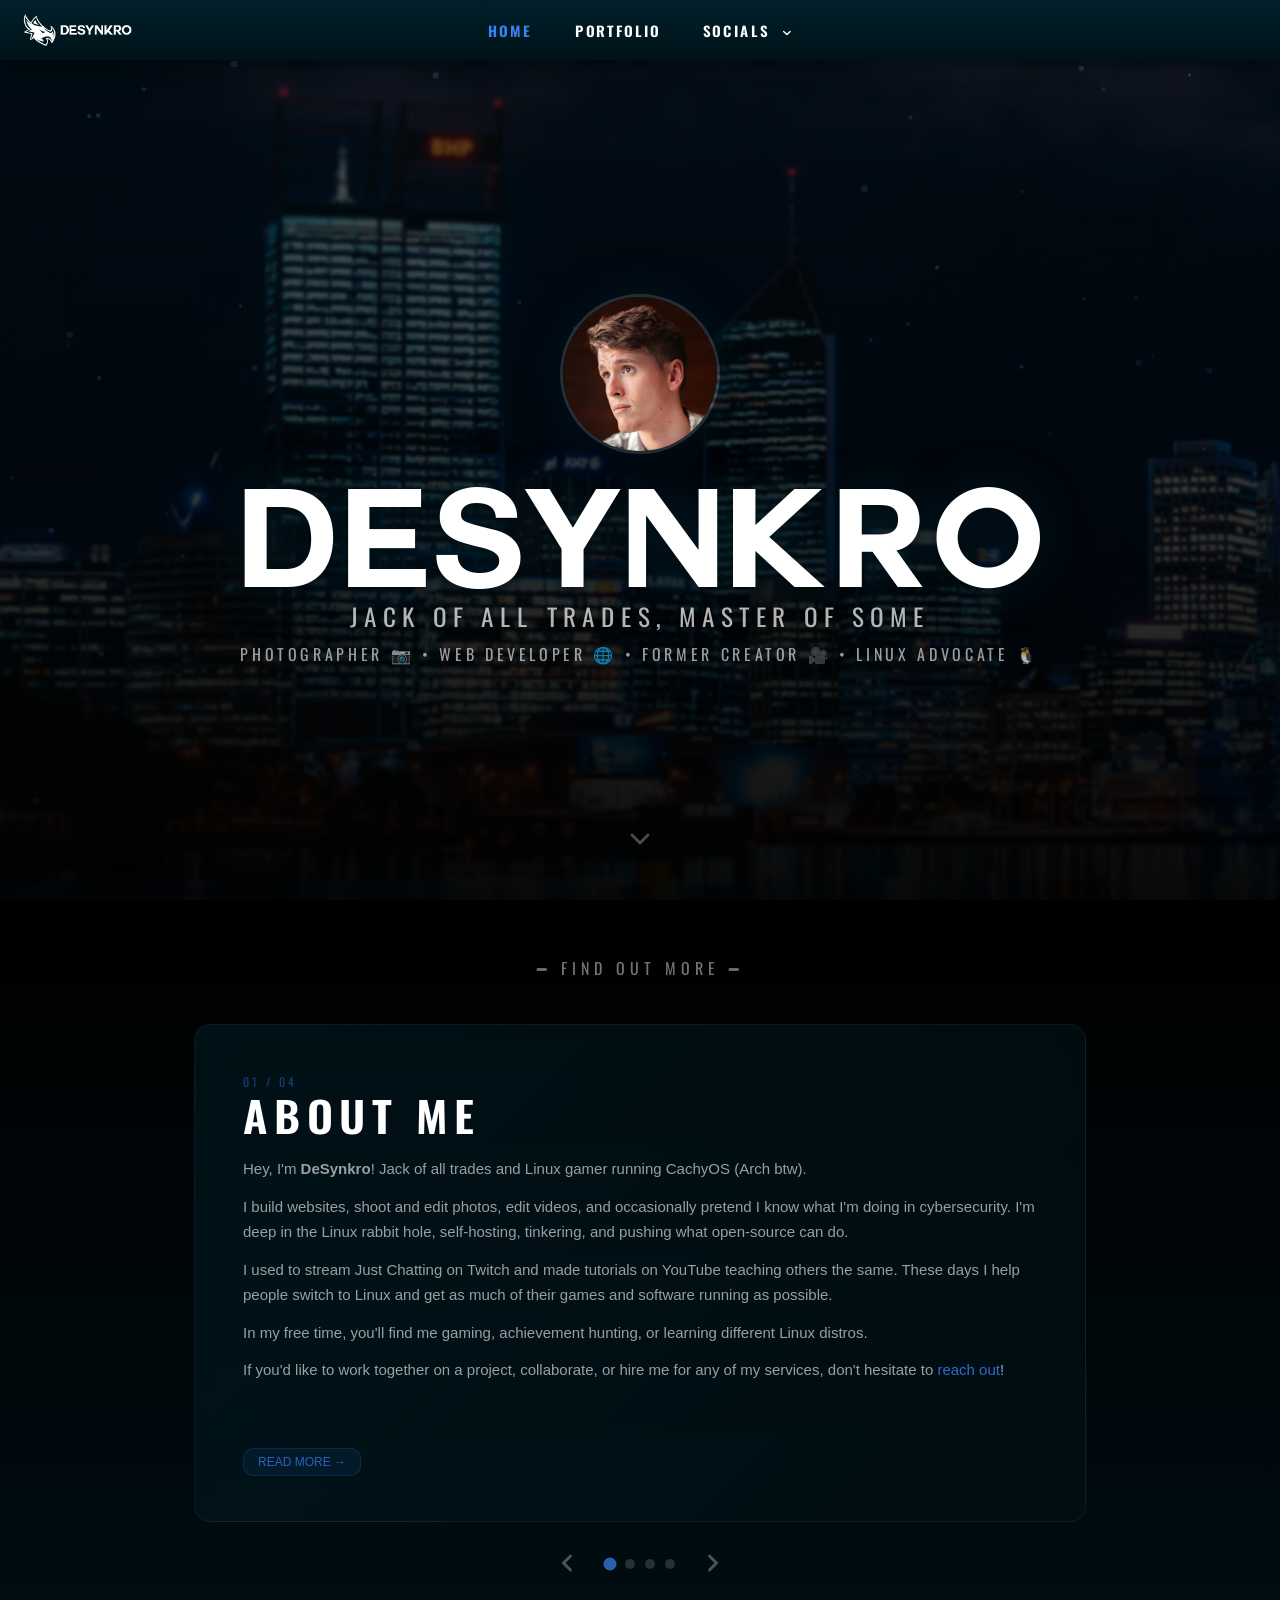
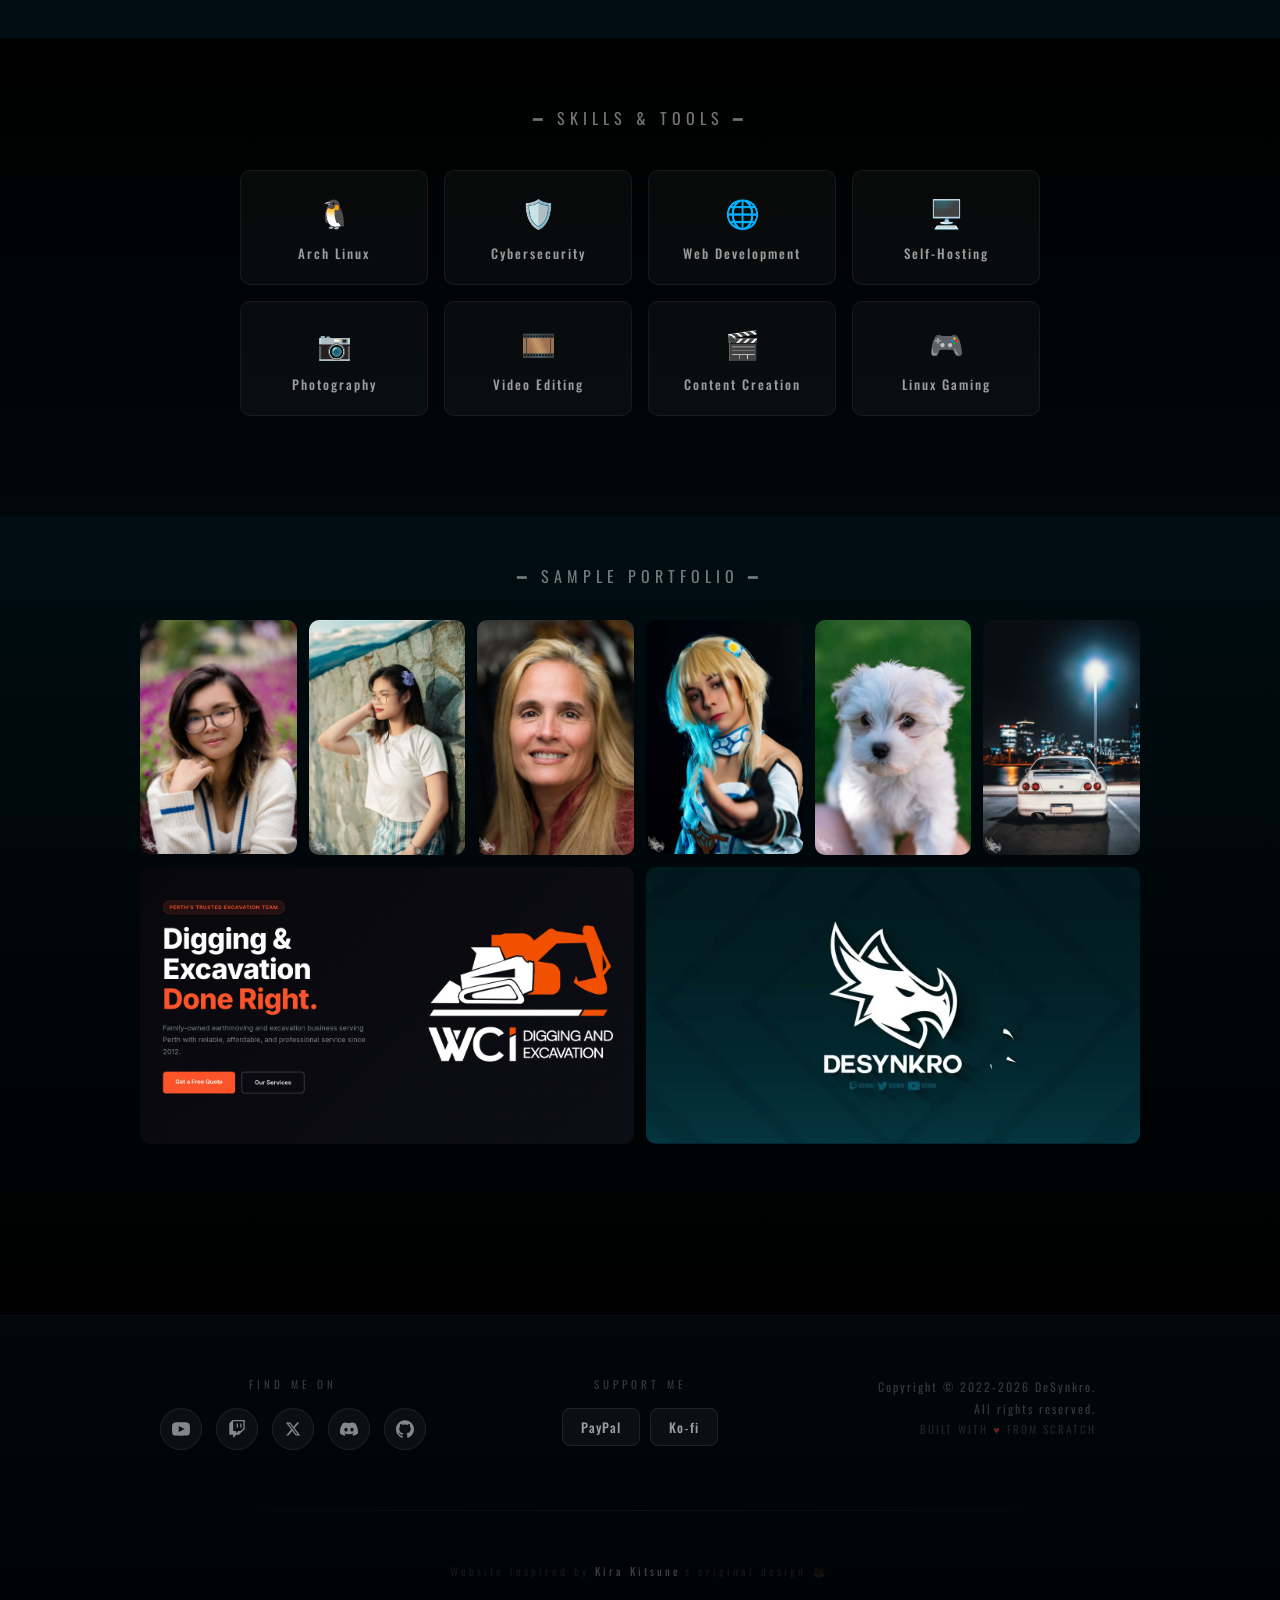
==== commit a030eba9: "v20261119.2 - Migrate socials and project links to GitHub - Replace Codeberg with GitHub in dropdown" ====
--- a/index.html
+++ b/index.html
@@ -39,7 +39,6 @@
     "description": "Photographer, web developer, and Linux advocate based in Australia.",
     "knowsAbout": ["Linux", "Web Development", "Photography", "Video Editing", "Self-Hosting", "Cybersecurity"],
     "sameAs": [
-      "https://codeberg.org/DeSynkro",
       "https://github.com/DeSynkro",
       "https://www.youtube.com/@DeSynkro",
       "https://www.twitch.tv/DeSynkro",
@@ -62,7 +61,7 @@
   </script>
 
   <link rel="preload" href="/fonts/couture/COUTUREBold.woff2" as="font" type="font/woff2" crossorigin>
-  <link rel="stylesheet" href="/css/styles.css?v=20261119">
+  <link rel="stylesheet" href="/css/styles.css?v=20261119.2">
 </head>
 <body>
 
@@ -79,7 +78,7 @@
           <a href="https://www.twitch.tv/DeSynkro" target="_blank" rel="noopener noreferrer">TWITCH</a>
           <a href="https://x.com/DeSynkro" target="_blank" rel="noopener noreferrer">TWITTER</a>
           <a href="https://discord.com/invite/qptZkCj" target="_blank" rel="noopener noreferrer">DISCORD</a>
-          <a href="https://codeberg.org/desynkro" target="_blank" rel="noopener noreferrer">CODEBERG</a>
+          <a href="https://github.com/DeSynkro" target="_blank" rel="noopener noreferrer">GITHUB</a>
       </div>
     </div>
   </nav>
@@ -108,8 +107,8 @@
       <a href="https://discord.com/invite/qptZkCj" target="_blank" rel="noopener noreferrer" class="msi dc">
         <svg viewBox="0 0 24 24" width="20" height="20" fill="currentColor"><path d="M20.317 4.3698a19.7913 19.7913 0 0 0-4.8851-1.5152.0741.0741 0 0 0-.0785.0371c-.211.3753-.4447.8648-.6083 1.2495-1.8447-.2762-3.68-.2762-5.4868 0-.1636-.3933-.4058-.8742-.6177-1.2495a.077.077 0 0 0-.0785-.037 19.7363 19.7363 0 0 0-4.8852 1.515.0699.0699 0 0 0-.0321.0277C.5334 9.0458-.319 13.5799.0992 18.0578a.0824.0824 0 0 0 .0312.0561c2.0528 1.5076 4.0413 2.4228 5.9929 3.0294a.0777.0777 0 0 0 .0842-.0276c.4616-.6304.8731-1.2952 1.226-1.9942a.076.076 0 0 0-.0416-.1057c-.6528-.2476-1.2743-.5495-1.8722-.8923a.077.077 0 0 1-.0076-.1277c.1258-.0943.2517-.1923.3718-.2914a.0743.0743 0 0 1 .0776-.0105c3.9278 1.7933 8.18 1.7933 12.0614 0a.0739.0739 0 0 1 .0785.0095c.1202.099.246.1981.3728.2924a.077.077 0 0 1-.0066.1276 12.2986 12.2986 0 0 1-1.873.8914.0766.0766 0 0 0-.0407.1067c.3604.698.7719 1.3628 1.225 1.9932a.076.076 0 0 0 .0842.0286c1.961-.6067 3.9495-1.5219 6.0023-3.0294a.077.077 0 0 0 .0313-.0552c.5004-5.177-.8382-9.6739-3.5485-13.6604a.061.061 0 0 0-.0312-.0286zM8.02 15.3312c-1.1825 0-2.1569-1.0857-2.1569-2.419 0-1.3332.9555-2.4189 2.157-2.4189 1.2108 0 2.1757 1.0952 2.1568 2.419 0 1.3332-.9555 2.4189-2.1569 2.4189zm7.9748 0c-1.1825 0-2.1569-1.0857-2.1569-2.419 0-1.3332.9554-2.4189 2.1569-2.4189 1.2108 0 2.1757 1.0952 2.1568 2.419 0 1.3332-.946 2.4189-2.1568 2.4189z"/></svg>
       </a>
-      <a href="https://codeberg.org/desynkro" target="_blank" rel="noopener noreferrer" class="msi cb">
-        <svg viewBox="0 0 24 24" width="20" height="20" fill="currentColor"><path fill-rule="evenodd" d="M12 2C6.48 2 2 6.48 2 12s4.48 10 10 10 10-4.48 10-10S17.52 2 12 2zM7 17l5-8 5 8z"/></svg>
+      <a href="https://github.com/DeSynkro" target="_blank" rel="noopener noreferrer" class="msi gh">
+        <svg viewBox="0 0 24 24" width="20" height="20" fill="currentColor"><path d="M12 .297c-6.63 0-12 5.373-12 12 0 5.303 3.438 9.8 8.205 11.385.6.113.82-.258.82-.577 0-.285-.01-1.04-.015-2.04-3.338.724-4.042-1.61-4.042-1.61-.546-1.387-1.333-1.756-1.333-1.756-1.089-.745.083-.729.083-.729 1.205.084 1.84 1.236 1.84 1.236 1.07 1.835 2.809 1.305 3.495.998.108-.776.417-1.305.76-1.606-2.665-.3-5.466-1.332-5.466-5.93 0-1.31.465-2.38 1.235-3.22-.135-.303-.54-1.523.105-3.176 0 0 1.005-.322 3.3 1.23.96-.267 1.98-.399 3-.405 1.02.006 2.04.138 3 .405 2.28-1.552 3.285-1.23 3.285-1.23.645 1.653.24 2.873.12 3.176.765.84 1.23 1.91 1.23 3.22 0 4.61-2.805 5.625-5.475 5.92.42.36.81 1.096.81 2.22 0 1.605-.015 2.9-.015 3.293 0 .315.21.69.825.57C20.565 22.092 24 17.592 24 12.297c0-6.627-5.373-12-12-12"/></svg>
       </a>
     </div>
   </div>
@@ -356,8 +355,8 @@
           <a href="https://discord.com/invite/qptZkCj" target="_blank" rel="noopener noreferrer" class="social-icon dc" title="Discord">
             <svg viewBox="0 0 24 24" width="18" height="18" fill="currentColor"><path d="M20.317 4.3698a19.7913 19.7913 0 00-4.8851-1.5152.0741.0741 0 00-.0785.0371c-.211.3753-.4447.8648-.6083 1.2495-1.8447-.2762-3.68-.2762-5.4868 0-.1636-.3933-.4058-.8742-.6177-1.2495a.077.077 0 00-.0785-.037 19.7363 19.7363 0 00-4.8852 1.515.0699.0699 0 00-.0321.0277C.5334 9.0458-.319 13.5799.0992 18.0578a.0824.0824 0 00.0312.0561c2.0528 1.5076 4.0413 2.4228 5.9929 3.0294a.0777.0777 0 00.0842-.0276c.4616-.6304.8731-1.2952 1.226-1.9942a.076.076 0 00-.0416-.1057c-.6528-.2476-1.2743-.5495-1.8722-.8923a.077.077 0 01-.0076-.1277c.1258-.0943.2517-.1923.3718-.2914a.0743.0743 0 01.0776-.0105c3.9278 1.7933 8.18 1.7933 12.0614 0a.0739.0739 0 01.0785.0095c.1202.099.246.1981.3728.2924a.077.077 0 01-.0066.1276 12.2986 12.2986 0 01-1.873.8914.0766.0766 0 00-.0407.1067c.3604.698.7719 1.3628 1.225 1.9932a.076.076 0 00.0842.0286c1.961-.6067 3.9495-1.5219 6.0023-3.0294a.077.077 0 00.0313-.0552c.5004-5.177-.8382-9.6739-3.5485-13.6604a.061.061 0 00-.0312-.0286zM8.02 15.3312c-1.1825 0-2.1569-1.0857-2.1569-2.419 0-1.3332.9555-2.4189 2.157-2.4189 1.2108 0 2.1757 1.0952 2.1568 2.419 0 1.3332-.9555 2.4189-2.1569 2.4189zm7.9748 0c-1.1825 0-2.1569-1.0857-2.1569-2.419 0-1.3332.9554-2.4189 2.1569-2.4189 1.2108 0 2.1757 1.0952 2.1568 2.419 0 1.3332-.946 2.4189-2.1568 2.4189z"/></svg>
           </a>
-          <a href="https://codeberg.org/desynkro" target="_blank" rel="noopener noreferrer" class="social-icon cb" title="Codeberg">
-            <svg viewBox="0 0 24 24" width="18" height="18" fill="currentColor"><path fill-rule="evenodd" d="M12 2C6.48 2 2 6.48 2 12s4.48 10 10 10 10-4.48 10-10S17.52 2 12 2zM7 17l5-8 5 8z"/></svg>
+          <a href="https://github.com/DeSynkro" target="_blank" rel="noopener noreferrer" class="social-icon gh" title="GitHub">
+            <svg viewBox="0 0 24 24" width="18" height="18" fill="currentColor"><path d="M12 .297c-6.63 0-12 5.373-12 12 0 5.303 3.438 9.8 8.205 11.385.6.113.82-.258.82-.577 0-.285-.01-1.04-.015-2.04-3.338.724-4.042-1.61-4.042-1.61-.546-1.387-1.333-1.756-1.333-1.756-1.089-.745.083-.729.083-.729 1.205.084 1.84 1.236 1.84 1.236 1.07 1.835 2.809 1.305 3.495.998.108-.776.417-1.305.76-1.606-2.665-.3-5.466-1.332-5.466-5.93 0-1.31.465-2.38 1.235-3.22-.135-.303-.54-1.523.105-3.176 0 0 1.005-.322 3.3 1.23.96-.267 1.98-.399 3-.405 1.02.006 2.04.138 3 .405 2.28-1.552 3.285-1.23 3.285-1.23.645 1.653.24 2.873.12 3.176.765.84 1.23 1.91 1.23 3.22 0 4.61-2.805 5.625-5.475 5.92.42.36.81 1.096.81 2.22 0 1.605-.015 2.9-.015 3.293 0 .315.21.69.825.57C20.565 22.092 24 17.592 24 12.297c0-6.627-5.373-12-12-12"/></svg>
           </a>
         </div>
       </div>
@@ -407,6 +406,6 @@
   </div>
 
   <!-- ═══════════════ JAVASCRIPT ═══════════════ -->
-  <script src="/js/script.js?v=20261115"></script>
+  <script src="/js/script.js?v=20261119.2"></script>
 </body>
 </html>
--- a/css/styles.css
+++ b/css/styles.css
@@ -318,10 +318,10 @@
       color: #5865F2;
     }
 
-    .mobile-social-icons a.cb:hover {
-      background: rgba(33,133,208,0.15);
-      border-color: #2185D0;
-      color: #2185D0;
+    .mobile-social-icons a.gh:hover {
+      background: rgba(255,255,255,0.1);
+      border-color: #f0f6fc;
+      color: #f0f6fc;
     }
 
     /* ═══════════════════════════════════════════════
@@ -1408,11 +1408,11 @@
       box-shadow: 0 0 20px rgba(88,101,242,0.15);
     }
 
-    .social-icon.cb:hover {
-      background: rgba(33,133,208,0.15);
-      border-color: #2185D0;
-      color: #2185D0;
-      box-shadow: 0 0 20px rgba(33,133,208,0.15);
+    .social-icon.gh:hover {
+      background: rgba(255,255,255,0.1);
+      border-color: #f0f6fc;
+      color: #f0f6fc;
+      box-shadow: 0 0 20px rgba(255,255,255,0.1);
     }
 
     .support-btns {
@@ -2074,6 +2074,7 @@
     .pf-coding-meta {
       display: flex;
       align-items: center;
+      flex-wrap: wrap;
       gap: 16px;
       font-size: 12px;
       color: rgba(255,255,255,0.4);
